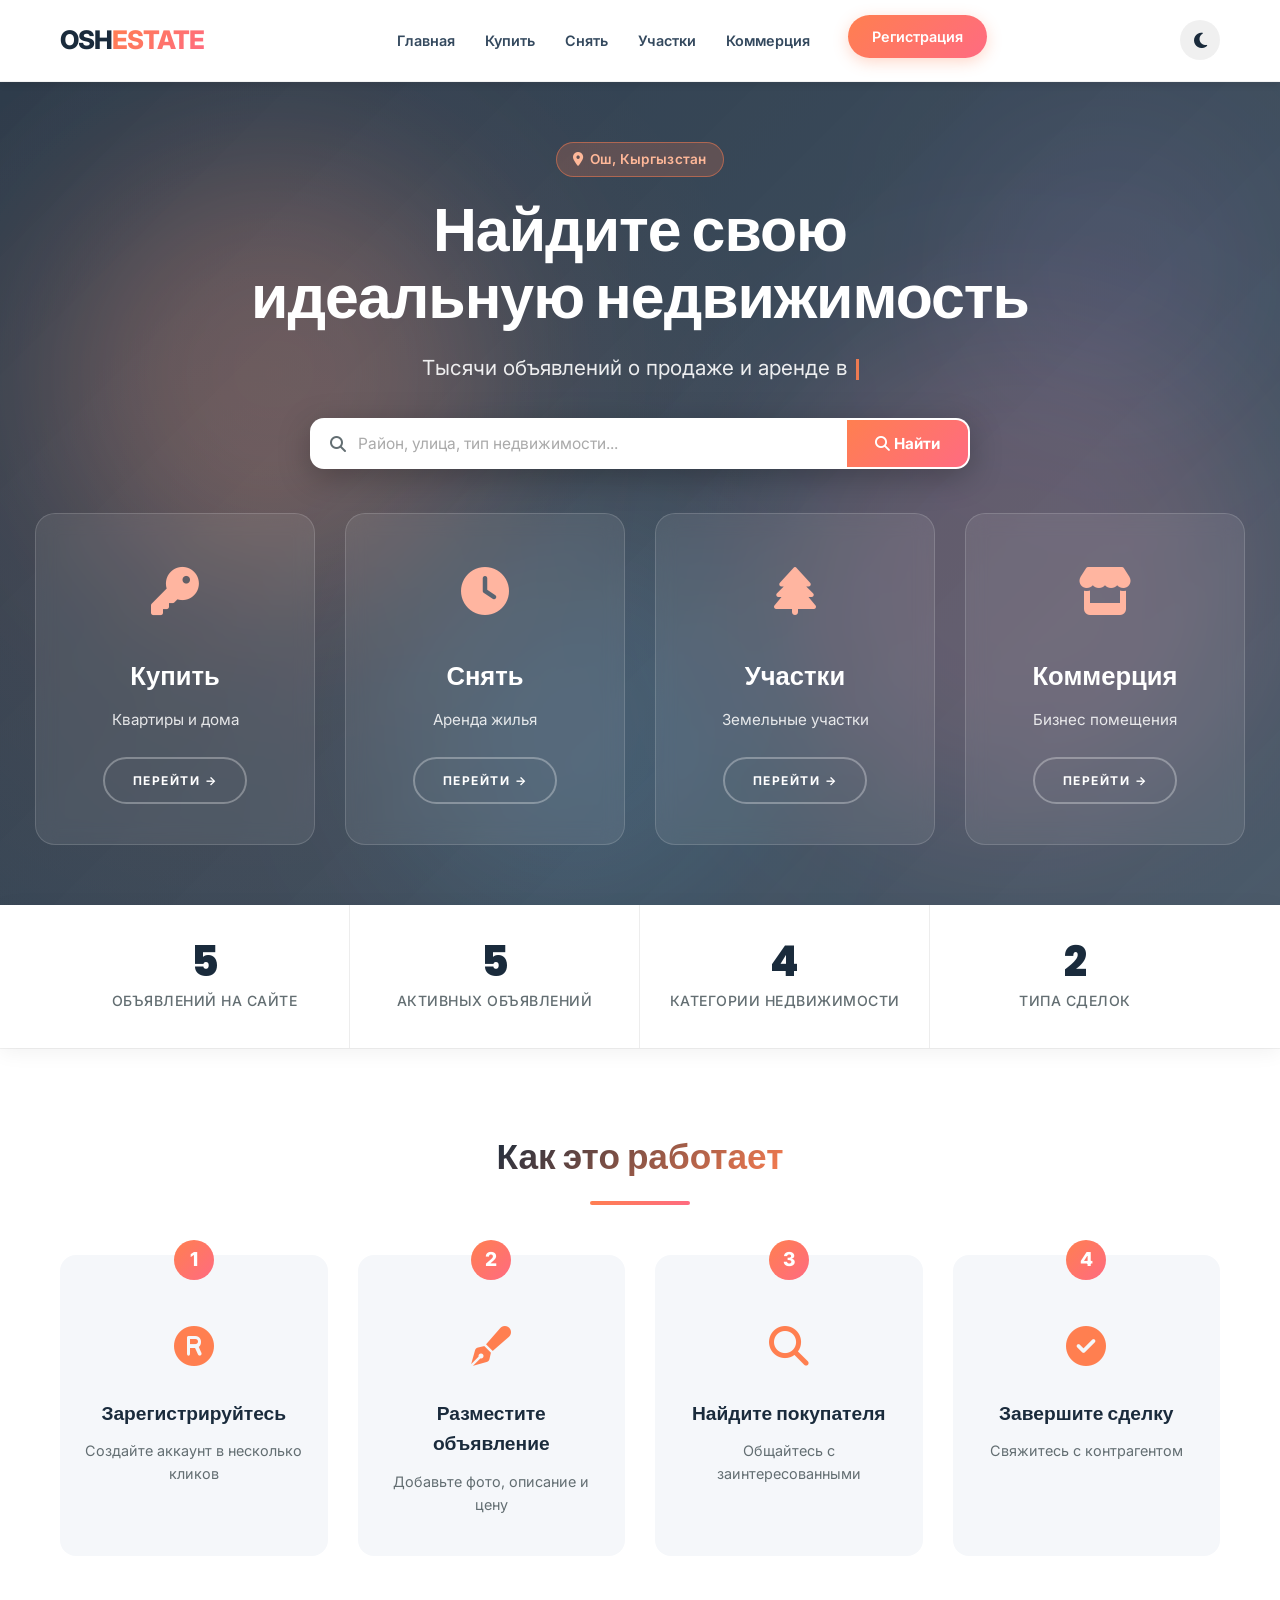
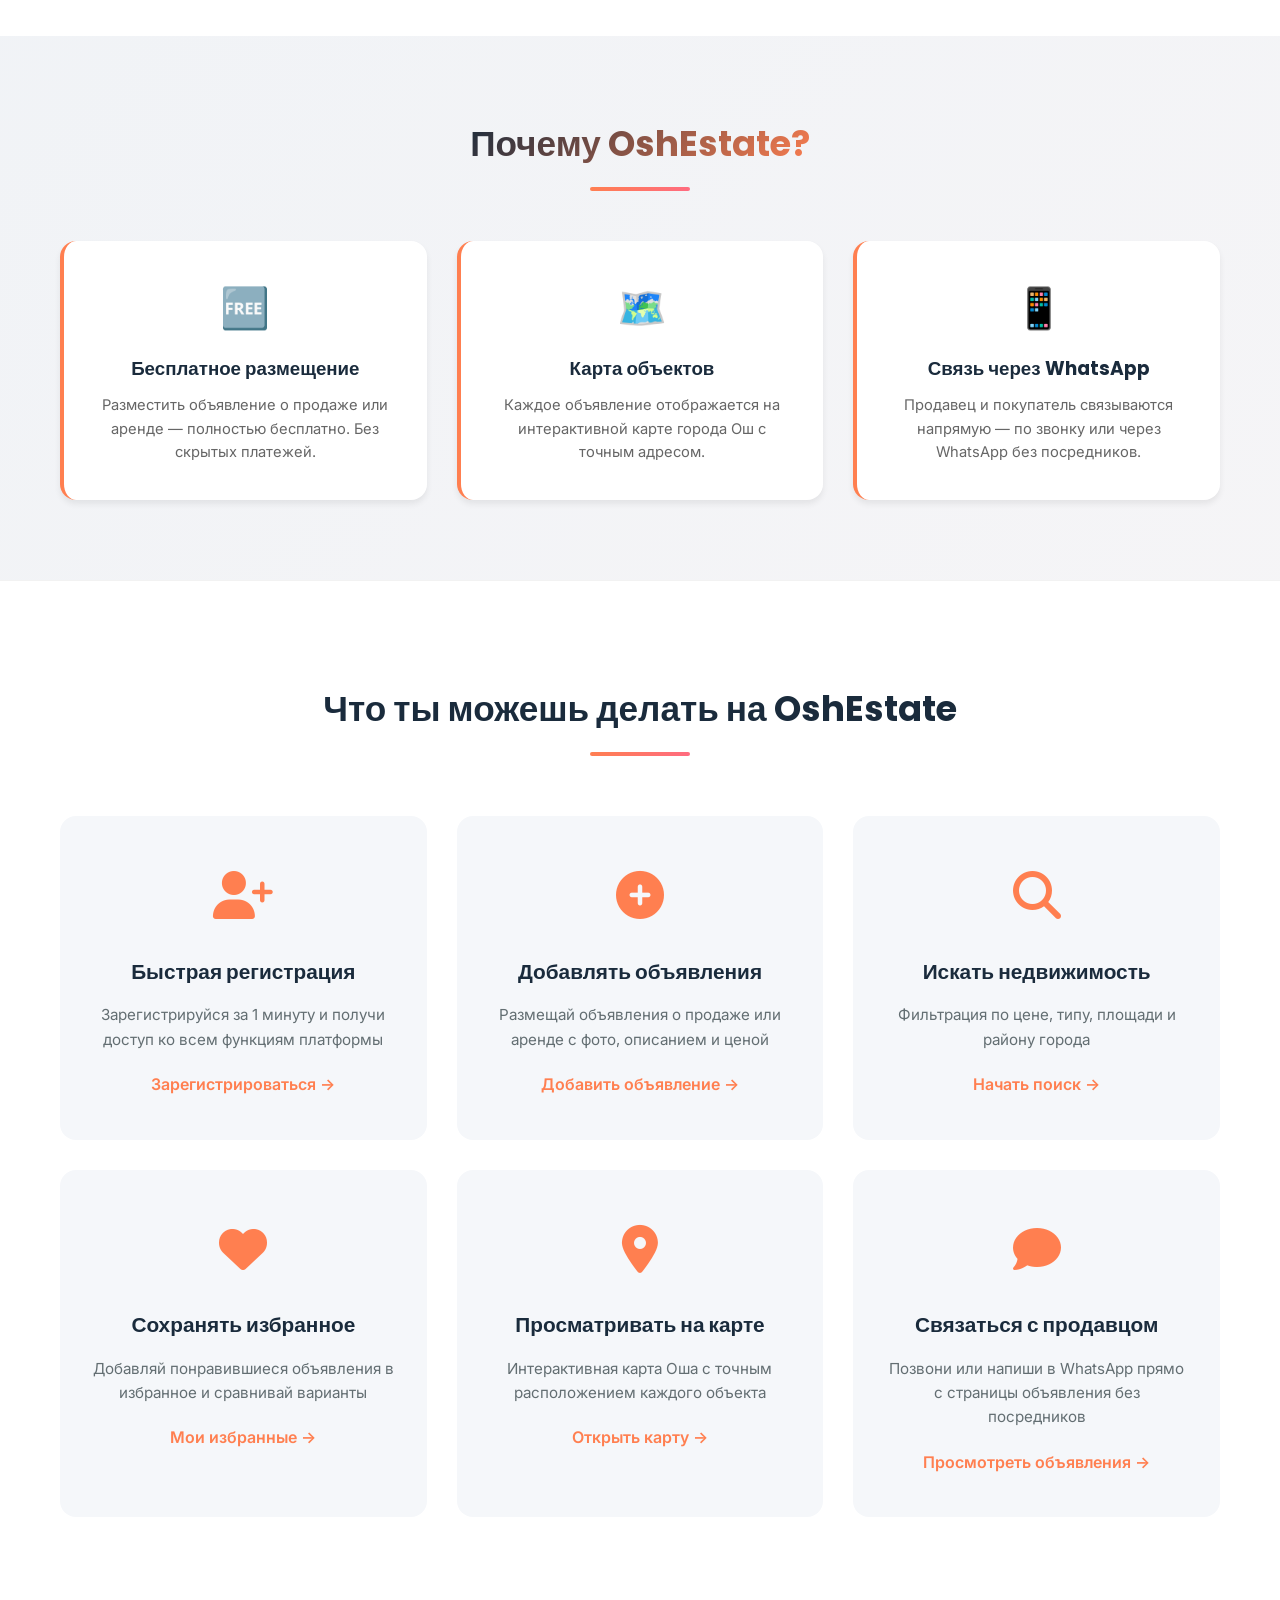
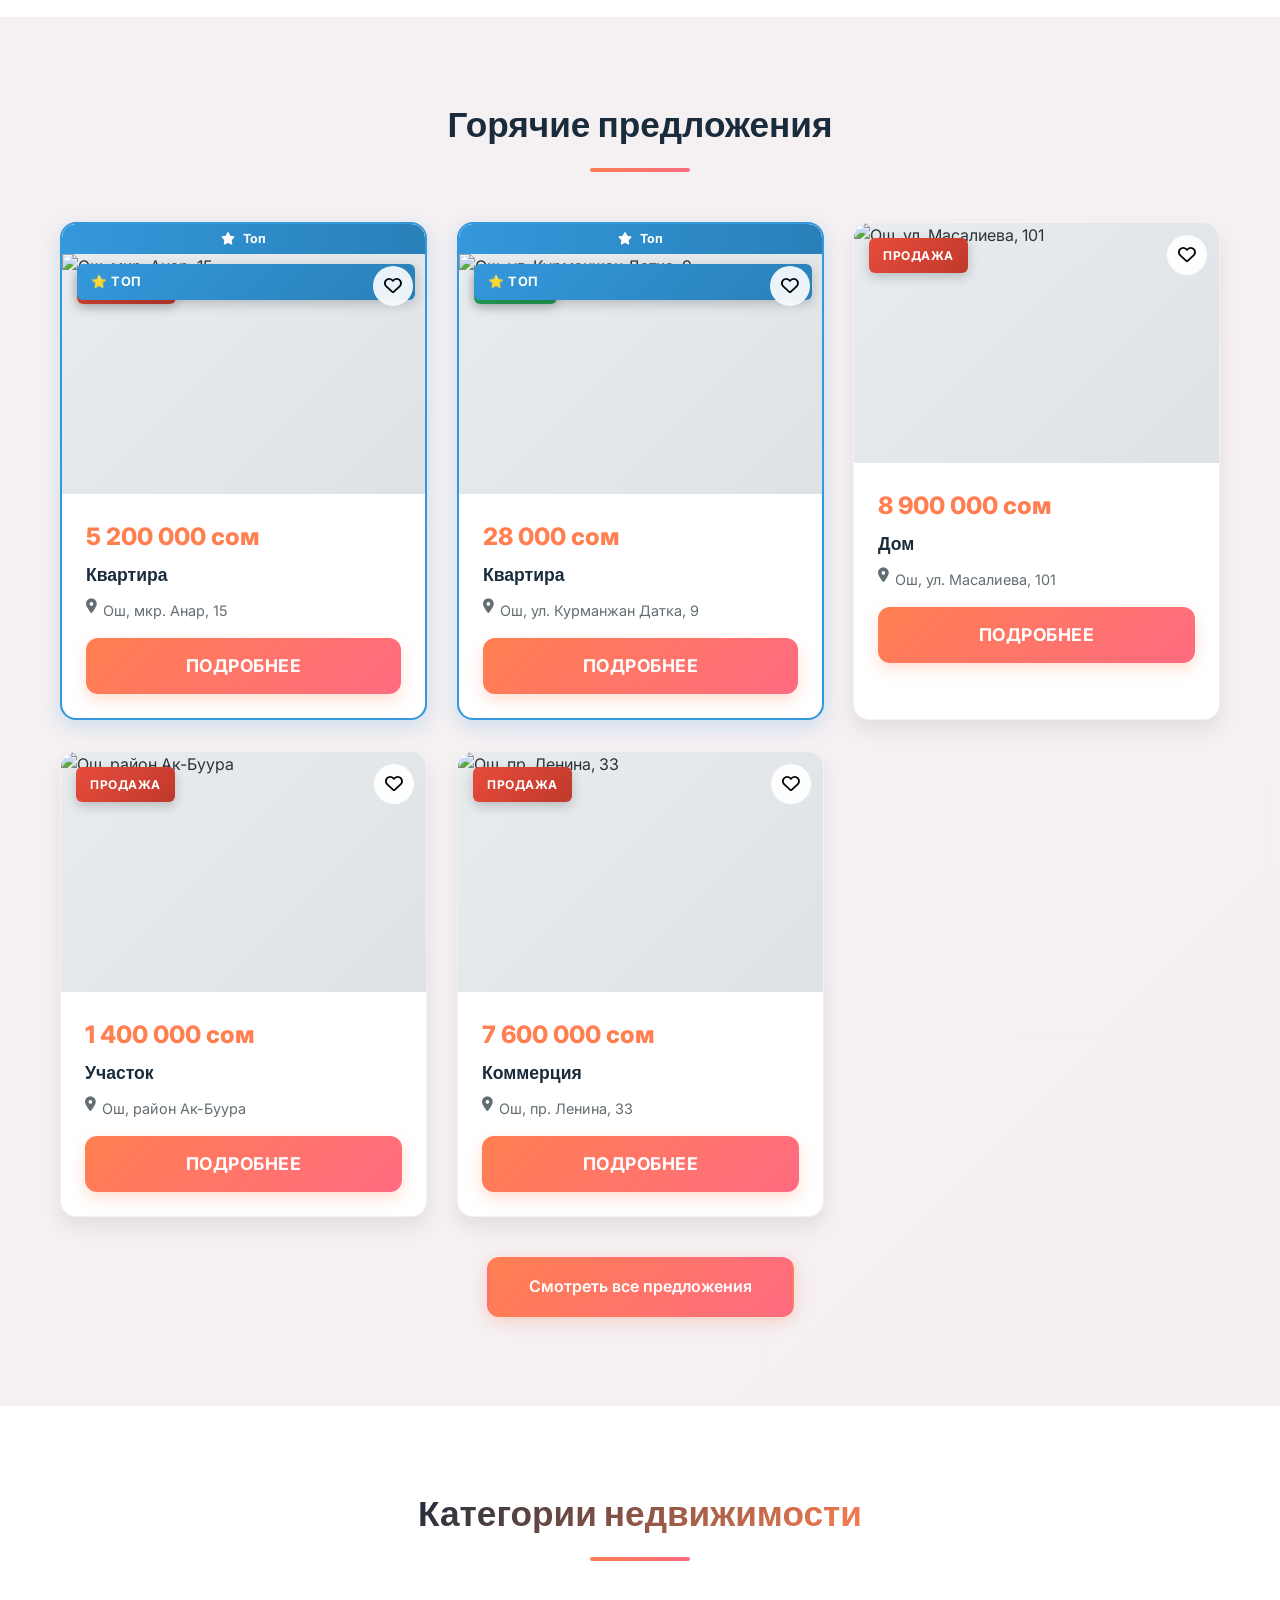
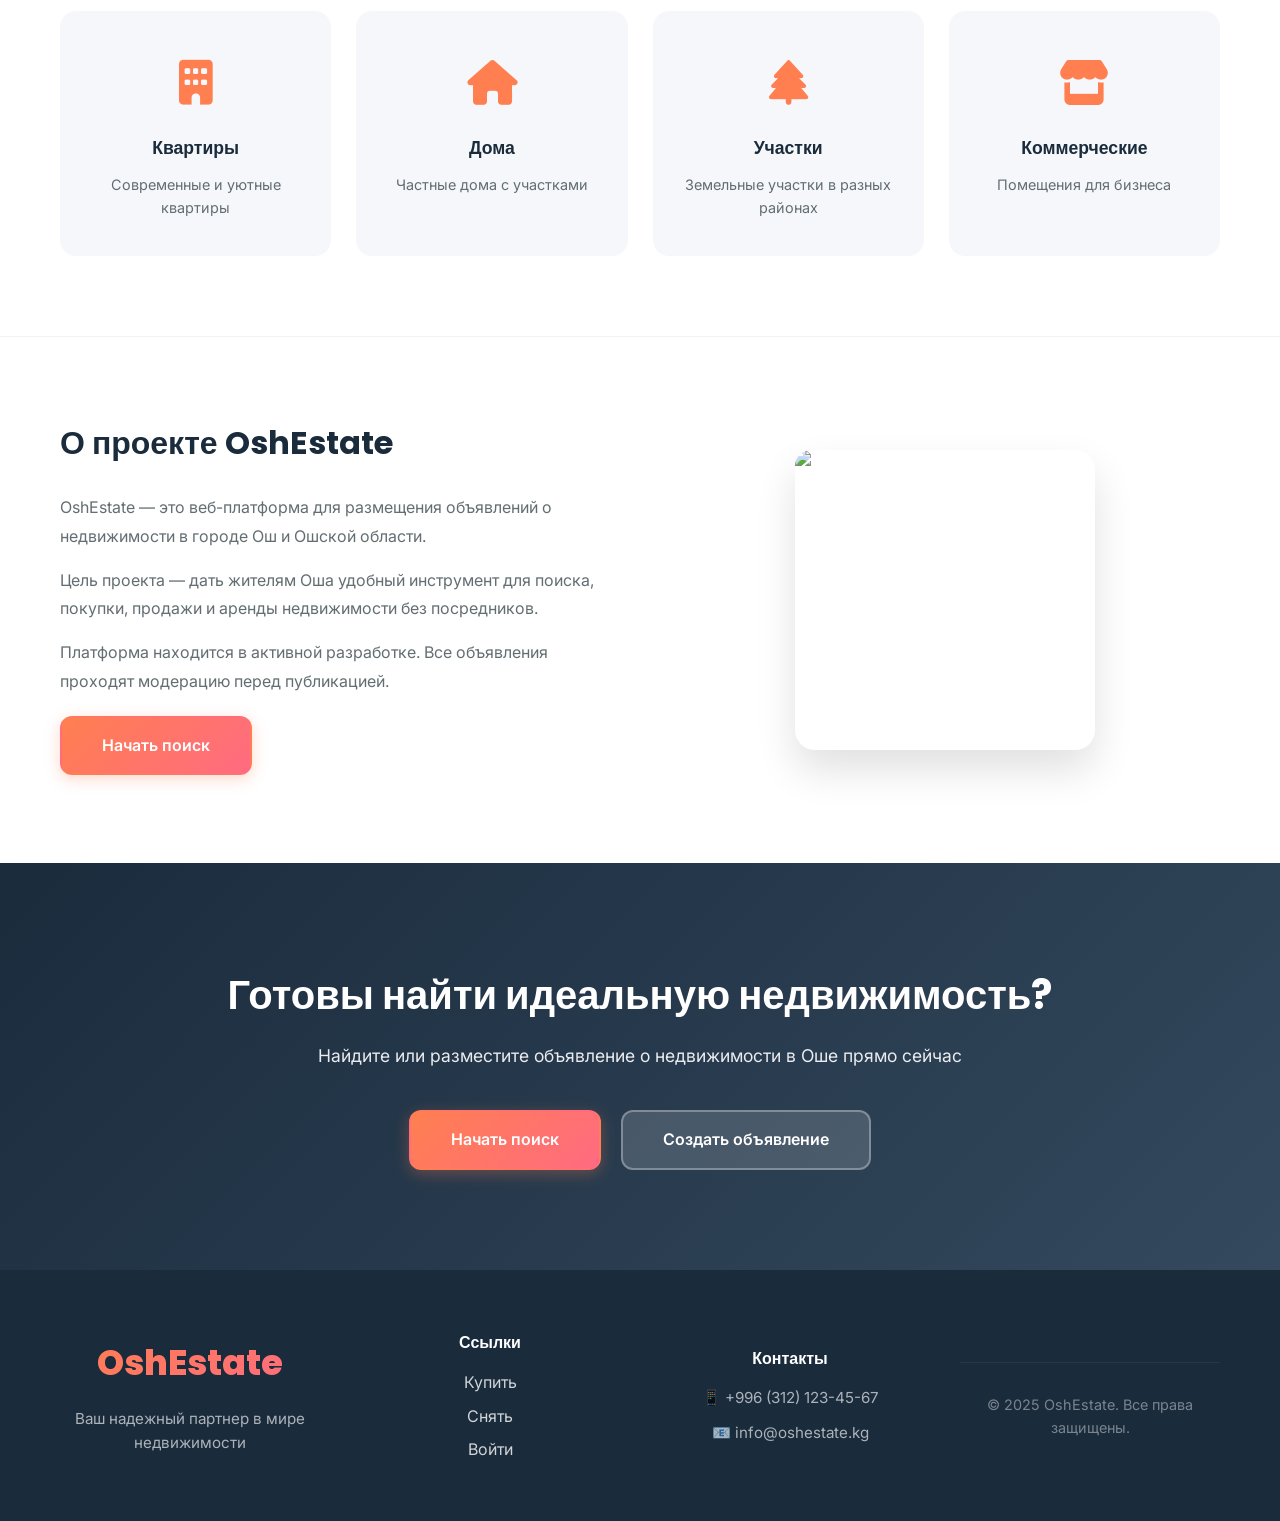
==== index.html @ 8aa7818f "Add files via upload" ====
<!DOCTYPE html>
<html lang="ru">
<head>
    <meta charset="UTF-8">
    <meta name="viewport" content="width=device-width, initial-scale=1.0">
    <title>OshEstate - Недвижимость в Оше</title>
    <meta name="description" content="OshEstate - портал недвижимости в Оше: покупка, аренда, участки и коммерция в одном месте.">
    <meta property="og:title" content="OshEstate - Недвижимость в Оше">
    <meta property="og:description" content="Найдите квартиру, дом, участок или коммерческое помещение в Оше.">
    <meta property="og:type" content="website">
    <link rel="stylesheet" href="https://cdnjs.cloudflare.com/ajax/libs/font-awesome/6.4.0/css/all.min.css">
    <link rel="stylesheet" href="style_main.css">

    <script>if(localStorage.getItem('oshe_theme')==='dark')document.documentElement.setAttribute('data-theme','dark');</script>
    <script src="https://www.gstatic.com/firebasejs/10.7.1/firebase-app-compat.js"></script>
    <script src="https://www.gstatic.com/firebasejs/10.7.1/firebase-auth-compat.js"></script>
    <script src="https://www.gstatic.com/firebasejs/10.7.1/firebase-firestore-compat.js"></script>
</head>

<body data-page="home">

    <div id="toast-container"></div>

    <nav class="navbar">
        <div class="container nav-container">
            <a href="index.html" class="logo">Osh<span>Estate</span></a>
            <ul class="nav-links" id="nav-links-container">
                <li><a href="index.html">Главная</a></li>
                <li><a href="buy.html">Купить</a></li>
                <li><a href="rent.html">Снять</a></li>
                <li><a href="land.html">Участки</a></li>
                <li><a href="commerce.html">Коммерция</a></li>
                <li><a href="login.html">Войти</a></li>
                <li><a href="register.html" class="btn-login">Регистрация</a></li>
            </ul>
            <button id="darkModeToggle" class="dark-mode-btn" aria-label="Переключить тему"><i class="fas fa-moon"></i></button>
            <div class="menu-toggle"><i class="fas fa-bars"></i></div>
        </div>
    </nav>

    <header class="hero home-hero">
        <div class="hero-overlay"></div>
        <div class="hero-content fade-in-up">
            <div class="hero-badge"><i class="fas fa-map-marker-alt"></i> Ош, Кыргызстан</div>
            <h1 data-lang="hero_title">Найдите свою<br>идеальную недвижимость</h1>
            <p data-lang="hero_subtitle" id="heroTyping"></p>

            <div class="hero-search-bar">
                <div class="hero-search-input">
                    <i class="fas fa-search"></i>
                    <input type="text" id="heroSearch" placeholder="Район, улица, тип недвижимости...">
                </div>
                <button class="hero-search-btn" onclick="heroSearchGo()">
                    <i class="fas fa-search"></i> Найти
                </button>
            </div>

            <div class="category-choice">
                <a href="buy.html" class="choice-card card-hover">
                    <div class="icon-box"><i class="fas fa-key"></i></div>
                    <h3>Купить</h3>
                    <p>Квартиры и дома</p>
                    <span class="btn-link">Перейти &rarr;</span>
                </a>
                <a href="rent.html" class="choice-card card-hover">
                    <div class="icon-box"><i class="fas fa-clock"></i></div>
                    <h3>Снять</h3>
                    <p>Аренда жилья</p>
                    <span class="btn-link">Перейти &rarr;</span>
                </a>
                <a href="land.html" class="choice-card card-hover">
                    <div class="icon-box"><i class="fas fa-tree"></i></div>
                    <h3>Участки</h3>
                    <p>Земельные участки</p>
                    <span class="btn-link">Перейти &rarr;</span>
                </a>
                <a href="commerce.html" class="choice-card card-hover">
                    <div class="icon-box"><i class="fas fa-store"></i></div>
                    <h3>Коммерция</h3>
                    <p>Бизнес помещения</p>
                    <span class="btn-link">Перейти &rarr;</span>
                </a>
            </div>
        </div>
    </header>

    <!-- СТАТИСТИКА -->
    <section class="stats-section reveal">
        <div class="container">
            <div class="stats-grid">
                <div class="stat-item fade-in-up">
                    <div class="stat-number" id="statTotalAds">—</div>
                    <div class="stat-plus"></div>
                    <div class="stat-label">Объявлений на сайте</div>
                </div>
                <div class="stat-item fade-in-up">
                    <div class="stat-number" id="statActiveAds">—</div>
                    <div class="stat-plus"></div>
                    <div class="stat-label">Активных объявлений</div>
                </div>
                <div class="stat-item fade-in-up">
                    <div class="stat-number">4</div>
                    <div class="stat-plus"></div>
                    <div class="stat-label">Категории недвижимости</div>
                </div>
                <div class="stat-item fade-in-up">
                    <div class="stat-number">2</div>
                    <div class="stat-plus"></div>
                    <div class="stat-label">Типа сделок</div>
                </div>
            </div>
        </div>
    </section>

    <!-- КАК ЭТО РАБОТАЕТ -->
    <section class="how-it-works">
        <div class="container">
            <h2 class="section-title"><span class="section-title-gradient" data-lang="how_title">Как это работает</span></h2>
            <div class="steps-grid">
                <div class="step-card reveal reveal-delay-1">
                    <div class="step-number">1</div>
                    <div class="step-icon"><i class="fas fa-registered"></i></div>
                    <h3 data-lang="step1_title">Зарегистрируйтесь</h3>
                    <p data-lang="step1_desc">Создайте аккаунт в несколько кликов</p>
                </div>
                <div class="step-card reveal reveal-delay-2">
                    <div class="step-number">2</div>
                    <div class="step-icon"><i class="fas fa-pen-fancy"></i></div>
                    <h3 data-lang="step2_title">Разместите объявление</h3>
                    <p data-lang="step2_desc">Добавьте фото, описание и цену</p>
                </div>
                <div class="step-card reveal reveal-delay-3">
                    <div class="step-number">3</div>
                    <div class="step-icon"><i class="fas fa-search"></i></div>
                    <h3 data-lang="step3_title">Найдите покупателя</h3>
                    <p data-lang="step3_desc">Общайтесь с заинтересованными</p>
                </div>
                <div class="step-card reveal reveal-delay-4">
                    <div class="step-number">4</div>
                    <div class="step-icon"><i class="fas fa-check-circle"></i></div>
                    <h3 data-lang="step4_title">Завершите сделку</h3>
                    <p data-lang="step4_desc">Свяжитесь с контрагентом</p>
                </div>
            </div>
        </div>
    </section>

    <!-- ПРЕИМУЩЕСТВА -->
    <section class="reviews-section">
        <div class="container">
            <h2 class="section-title"><span class="section-title-gradient">Почему OshEstate?</span></h2>
            <div class="reviews-grid">
                <div class="review-card reveal reveal-delay-1" style="text-align:center;">
                    <div style="font-size:2.5rem; margin-bottom:14px;">🆓</div>
                    <h3 style="color:#1a2b3c; margin:0 0 10px;">Бесплатное размещение</h3>
                    <p style="color:#666; font-size:0.92rem; line-height:1.6;">Разместить объявление о продаже или аренде — полностью бесплатно. Без скрытых платежей.</p>
                </div>
                <div class="review-card reveal reveal-delay-2" style="text-align:center;">
                    <div style="font-size:2.5rem; margin-bottom:14px;">🗺️</div>
                    <h3 style="color:#1a2b3c; margin:0 0 10px;">Карта объектов</h3>
                    <p style="color:#666; font-size:0.92rem; line-height:1.6;">Каждое объявление отображается на интерактивной карте города Ош с точным адресом.</p>
                </div>
                <div class="review-card reveal reveal-delay-3" style="text-align:center;">
                    <div style="font-size:2.5rem; margin-bottom:14px;">📱</div>
                    <h3 style="color:#1a2b3c; margin:0 0 10px;">Связь через WhatsApp</h3>
                    <p style="color:#666; font-size:0.92rem; line-height:1.6;">Продавец и покупатель связываются напрямую — по звонку или через WhatsApp без посредников.</p>
                </div>
            </div>
        </div>
    </section>

    <!-- ВОЗМОЖНОСТИ ПЛАТФОРМЫ -->
    <section class="features-section">
        <div class="container">
            <h2 class="section-title">Что ты можешь делать на OshEstate</h2>
            <div class="features-grid">
                <div class="feature-card reveal reveal-delay-1">
                    <div class="feature-icon"><i class="fas fa-user-plus"></i></div>
                    <h3>Быстрая регистрация</h3>
                    <p>Зарегистрируйся за 1 минуту и получи доступ ко всем функциям платформы</p>
                    <a href="register.html" class="feature-link">Зарегистрироваться →</a>
                </div>
                <div class="feature-card reveal reveal-delay-2">
                    <div class="feature-icon"><i class="fas fa-plus-circle"></i></div>
                    <h3>Добавлять объявления</h3>
                    <p>Размещай объявления о продаже или аренде с фото, описанием и ценой</p>
                    <a href="add.html" class="feature-link">Добавить объявление →</a>
                </div>
                <div class="feature-card reveal reveal-delay-3">
                    <div class="feature-icon"><i class="fas fa-search"></i></div>
                    <h3>Искать недвижимость</h3>
                    <p>Фильтрация по цене, типу, площади и району города</p>
                    <a href="buy.html" class="feature-link">Начать поиск →</a>
                </div>
                <div class="feature-card reveal reveal-delay-4">
                    <div class="feature-icon"><i class="fas fa-heart"></i></div>
                    <h3>Сохранять избранное</h3>
                    <p>Добавляй понравившиеся объявления в избранное и сравнивай варианты</p>
                    <a href="favorites.html" class="feature-link">Мои избранные →</a>
                </div>
                <div class="feature-card reveal reveal-delay-1">
                    <div class="feature-icon"><i class="fas fa-map-marker-alt"></i></div>
                    <h3>Просматривать на карте</h3>
                    <p>Интерактивная карта Оша с точным расположением каждого объекта</p>
                    <a href="buy.html" class="feature-link">Открыть карту →</a>
                </div>
                <div class="feature-card reveal reveal-delay-2">
                    <div class="feature-icon"><i class="fas fa-comment"></i></div>
                    <h3>Связаться с продавцом</h3>
                    <p>Позвони или напиши в WhatsApp прямо с страницы объявления без посредников</p>
                    <a href="buy.html" class="feature-link">Просмотреть объявления →</a>
                </div>
            </div>
        </div>
    </section>

    <!-- ГОРЯЧИЕ ПРЕДЛОЖЕНИЯ -->
    <section class="featured-section reveal">
        <div class="container">
            <h2 class="section-title" data-lang="featured_title">Горячие предложения</h2>
            <div class="featured-grid" id="featured-listings">
                <div class="loader">Загрузка объявлений...</div>
            </div>
            <div class="section-center-mt">
                <a href="buy.html" class="btn-primary" data-lang="btn_see_all">Смотреть все предложения</a>
            </div>
        </div>
    </section>

    <!-- КАТЕГОРИИ -->
    <section class="categories-section">
        <div class="container">
            <h2 class="section-title"><span class="section-title-gradient" data-lang="categories_title">Категории недвижимости</span></h2>
            <div class="categories-grid">
                <a href="buy.html?category=flat" class="category-item fade-in-up category-link-reset hover-lift">
                    <div class="category-icon"><i class="fas fa-building"></i></div>
                    <h4>Квартиры</h4>
                    <p>Современные и уютные квартиры</p>
                </a>
                <a href="buy.html?category=house" class="category-item fade-in-up category-link-reset hover-lift">
                    <div class="category-icon"><i class="fas fa-home"></i></div>
                    <h4>Дома</h4>
                    <p>Частные дома с участками</p>
                </a>
                <a href="land.html" class="category-item fade-in-up category-link-reset hover-lift">
                    <div class="category-icon"><i class="fas fa-tree"></i></div>
                    <h4>Участки</h4>
                    <p>Земельные участки в разных районах</p>
                </a>
                <a href="commerce.html" class="category-item fade-in-up category-link-reset hover-lift">
                    <div class="category-icon"><i class="fas fa-store"></i></div>
                    <h4>Коммерческие</h4>
                    <p>Помещения для бизнеса</p>
                </a>
            </div>
        </div>
    </section>

    <!-- О ПРОЕКТЕ -->
    <section class="about-section">
        <div class="container about-content">
            <div class="about-text fade-in-up">
                <h2>О проекте OshEstate</h2>
                <p>OshEstate — это веб-платформа для размещения объявлений о недвижимости в городе Ош и Ошской области.</p>
                <p>Цель проекта — дать жителям Оша удобный инструмент для поиска, покупки, продажи и аренды недвижимости без посредников.</p>
                <p>Платформа находится в активной разработке. Все объявления проходят модерацию перед публикацией.</p>
                <div class="about-btn-wrap">
                    <a href="buy.html" class="btn-primary">Начать поиск</a>
                </div>
            </div>
            <div class="about-image fade-in-up">
                <div class="about-icon-large">
                    <img src="https://images.unsplash.com/photo-1545324418-cc1a3fa10c00?w=600&h=400&fit=crop" alt="Квартира" style="width: 100%; height: 100%; object-fit: cover; border-radius: 16px;">
                </div>
            </div>
        </div>
    </section>

    <!-- CTA СЕКЦИЯ -->
    <section class="cta-section">
        <div class="container">
            <div class="cta-content fade-in-up">
                <h2 data-lang="cta_title">Готовы найти идеальную недвижимость?</h2>
                <p data-lang="cta_subtitle">Найдите или разместите объявление о недвижимости в Оше прямо сейчас</p>
                <div class="cta-buttons">
                    <a href="buy.html" class="btn-primary hover-lift" data-lang="btn_buy_now">Начать поиск</a>
                    <a href="add.html" class="btn-secondary hover-lift" data-lang="btn_register">Создать объявление</a>
                </div>
            </div>
        </div>
    </section>

    <footer>
        <div class="container footer-content">
            <div class="footer-col">
                <h3>OshEstate</h3>
                <p data-lang="footer_text">Ваш надежный партнер в мире недвижимости</p>
            </div>
            <div class="footer-col">
                <h4 data-lang="footer_links">Ссылки</h4>
                <ul class="footer-links-list">
                    <li><a href="buy.html" data-lang="nav_buy">Купить</a></li>
                    <li><a href="rent.html" data-lang="nav_rent">Снять</a></li>
                    <li><a href="login.html" data-lang="nav_login">Войти</a></li>
                </ul>
            </div>
            <div class="footer-col">
                <h4>Контакты</h4>
                <p>📱 +996 (312) 123-45-67</p>
                <p>📧 info@oshestate.kg</p>
            </div>
            <div class="footer-bottom">&copy; 2025 OshEstate. Все права защищены.</div>
        </div>
    </footer>

    <script src="script.js"></script>
</body>
</html>
---- style_main.css ----
/* ========================================================================
   MODERN REAL ESTATE - PREMIUM STYLING
   ======================================================================== */
@import url('https://fonts.googleapis.com/css2?family=Inter:wght@300;400;500;600;700&family=Poppins:wght@600;700;800&display=swap');

:root {
    --primary: #1a2b3c;
    --primary-light: #34495e;
    --accent: #ff7f50;
    --accent-dark: #ff5722;
    --accent-gradient: linear-gradient(135deg, #ff7f50, #ff6b81);
    --accent-hover: linear-gradient(135deg, #ff5722, #ff4757);
    --accent-animated: linear-gradient(270deg, #ff7f50, #ff6b81, #ff5722, #ff7f50);
    --text-dark: #2d3436;
    --text-light: #636e72;
    --bg-body: #f5f7fa;
    --white: #ffffff;
    --radius-md: 12px;
    --radius-lg: 16px;
    --shadow-sm: 0 4px 6px rgba(0,0,0,0.07);
    --shadow-md: 0 10px 20px rgba(0,0,0,0.08);
    --shadow-lg: 0 20px 40px rgba(0,0,0,0.12);
    --shadow-xl: 0 25px 50px rgba(0,0,0,0.15);
    --shadow-glow: 0 0 20px rgba(255, 127, 80, 0.3);
    --transition: all 0.3s cubic-bezier(0.25, 0.8, 0.25, 1);
    --transition-fast: all 0.2s cubic-bezier(0.25, 0.8, 0.25, 1);
    --transition-slow: all 0.5s cubic-bezier(0.25, 0.8, 0.25, 1);
}

* {
    margin: 0;
    padding: 0;
    box-sizing: border-box;
}

html {
    scroll-behavior: smooth;
}

body {
    font-family: 'Inter', sans-serif;
    background-color: var(--bg-body);
    color: var(--text-dark);
    line-height: 1.6;
    min-height: 100vh;
    display: flex;
    flex-direction: column;
}

h1, h2, h3, h4, h5, h6 {
    font-family: 'Poppins', sans-serif;
    font-weight: 700;
}

a {
    text-decoration: none;
    color: inherit;
    transition: var(--transition);
}

ul, ol {
    list-style: none;
}

.container {
    max-width: 1200px;
    margin: 0 auto;
    padding: 0 20px;
    width: 100%;
}

/* ========================================================================
   АНИМАЦИИ
   ======================================================================== */

@keyframes fadeInUp {
    from {
        opacity: 0;
        transform: translateY(30px);
    }
    to {
        opacity: 1;
        transform: translateY(0);
    }
}

@keyframes fadeIn {
    from { opacity: 0; }
    to { opacity: 1; }
}

@keyframes slideInLeft {
    from {
        opacity: 0;
        transform: translateX(-50px);
    }
    to {
        opacity: 1;
        transform: translateX(0);
    }
}

@keyframes float {
    0%, 100% { transform: translateY(0px); }
    50% { transform: translateY(-15px); }
}

@keyframes pulse {
    0%, 100% { opacity: 1; }
    50% { opacity: 0.7; }
}

@keyframes glow {
    0%, 100% { box-shadow: 0 0 5px rgba(255, 127, 80, 0.3); }
    50% { box-shadow: 0 0 20px rgba(255, 127, 80, 0.6); }
}

@keyframes heartBeat {
    0% { transform: scale(1); }
    14% { transform: scale(1.3); }
    28% { transform: scale(1); }
    42% { transform: scale(1.3); }
    70% { transform: scale(1); }
}

@keyframes slideUp {
    from {
        opacity: 0;
        transform: translateY(30px);
    }
    to {
        opacity: 1;
        transform: translateY(0);
    }
}

@keyframes gradientShift {
    0% { background-position: 0% 50%; }
    50% { background-position: 100% 50%; }
    100% { background-position: 0% 50%; }
}

@keyframes bounce {
    0%, 20%, 53%, 80%, 100% { transform: translateY(0); }
    40%, 43% { transform: translateY(-10px); }
    70% { transform: translateY(-5px); }
    90% { transform: translateY(-2px); }
}

@keyframes slideInScale {
    from {
        opacity: 0;
        transform: translateY(20px) scale(0.95);
    }
    to {
        opacity: 1;
        transform: translateY(0) scale(1);
    }
}

@keyframes shimmer {
    0% { background-position: -200% 0; }
    100% { background-position: 200% 0; }
}

/* OVERLAY ANIMATIONS */
@keyframes fadeOut {
    from {
        opacity: 1;
        transform: translateY(0);
    }
    to {
opacity: 0;
     transform: translateY(-30px);
  }
}

/* Классы анимаций */
.fade-in-up { animation: fadeInUp 0.8s ease-out forwards; }
.float { animation: float 3s ease-in-out infinite; }
.pulse { animation: pulse 2s ease-in-out infinite; }
.glow { animation: glow 2s ease-in-out infinite; }
.bounce { animation: bounce 2s ease-in-out infinite; }
.slide-in-scale { animation: slideInScale 0.6s ease-out forwards; }
.gradient-animated {
    background: var(--accent-animated);
    background-size: 400% 400%;
    animation: gradientShift 3s ease infinite;
}

/* Hover эффекты */
.hover-lift {
    transition: var(--transition);
}
.hover-lift:hover {
    transform: translateY(-5px);
    box-shadow: var(--shadow-lg);
}

.hover-scale {
    transition: var(--transition-fast);
}
.hover-scale:hover {
    transform: scale(1.05);
}

.hover-glow {
    transition: var(--transition);
}
.hover-glow:hover {
    box-shadow: var(--shadow-glow);
}

/* Эффект при наведении на карточки */
.card-hover {
    transition: var(--transition);
    position: relative;
    overflow: hidden;
}
.card-hover::before {
    content: '';
    position: absolute;
    top: 0;
    left: -100%;
    width: 100%;
    height: 100%;
    background: linear-gradient(90deg, transparent, rgba(255,255,255,0.2), transparent);
    transition: var(--transition-slow);
}
.card-hover:hover::before {
    left: 100%;
}
.card-hover:hover {
    transform: translateY(-8px) scale(1.02);
    box-shadow: var(--shadow-xl);
}

/* ========================================================================
   НАВБАР
   ======================================================================== */

.navbar {
    background: rgba(255, 255, 255, 0.95);
    backdrop-filter: blur(10px);
    padding: 15px 0;
    position: sticky;
    top: 0;
    z-index: 1099;
    box-shadow: var(--shadow-sm);
    border-bottom: 1px solid rgba(0, 0, 0, 0.05);
    transition: var(--transition);
}

.navbar.scrolled {
    padding: 10px 0;
    box-shadow: var(--shadow-md);
}

.nav-container {
    display: flex;
    justify-content: space-between;
    align-items: center;
    gap: 40px;
}

.logo {
    font-size: 1.6rem;
    font-weight: 800;
    color: var(--primary);
    z-index: 1002;
    text-transform: uppercase;
    letter-spacing: -1px;
    transition: var(--transition);
}

.logo span {
    background: var(--accent-gradient);
    -webkit-background-clip: text;
    background-clip: text;
    -webkit-text-fill-color: transparent;
}

.nav-links {
    display: flex;
    align-items: center;
    gap: 30px;
    flex: 1;
    justify-content: center;
}

.nav-links li a {
    font-weight: 600;
    color: var(--primary-light);
    font-size: 0.9rem;
    position: relative;
    transition: var(--transition);
}

.nav-links li a::after {
    content: '';
    position: absolute;
    bottom: -5px;
    left: 0;
    width: 0;
    height: 3px;
    background: var(--accent);
    transition: width 0.3s ease;
}

.nav-links li a:hover {
    color: var(--accent);
}

.nav-links li a:hover::after {
    width: 100%;
}

.btn-login {
    display: inline-block;
    background: var(--accent-gradient);
    color: white !important;
    padding: 10px 24px;
    border-radius: 50px;
    font-weight: 700;
    border: none;
    box-shadow: 0 4px 15px rgba(255, 127, 80, 0.3);
    cursor: pointer;
    transition: var(--transition);
    white-space: nowrap;
    position: relative;
    overflow: hidden;
    margin-left: 8px;
}

.btn-login::before {
    content: '';
    position: absolute;
    pointer-events: none;
    top: 0;
    left: -100%;
    width: 100%;
    height: 100%;
    background: linear-gradient(90deg, transparent, rgba(255,255,255,0.3), transparent);
    transition: var(--transition-slow);
}

.btn-login:hover::before {
    left: 100%;
}

.btn-login:hover {
    transform: translateY(-2px);
    box-shadow: 0 8px 25px rgba(255, 127, 80, 0.4);
    background: var(--accent-hover);
}

.lang-switch {
    cursor: pointer;
    font-weight: 700;
    color: var(--primary);
    border: 2px solid #e9ecef;
    padding: 6px 12px;
    border-radius: 50px;
    font-size: 0.85rem;
    transition: var(--transition);
    background: white;
}

.lang-switch:hover {
    border-color: var(--accent);
    color: var(--accent);
    transform: scale(1.05);
}

.menu-toggle {
    display: none;
    font-size: 1.4rem;
    cursor: pointer;
    color: var(--primary);
    background: none;
    border: none;
    transition: var(--transition);
}

.menu-toggle:hover {
    color: var(--accent);
}

/* ========================================================================
   HERO СЕКЦИЯ
   ======================================================================== */

.home-hero {
    min-height: 85vh;
    background: linear-gradient(135deg, rgba(26, 43, 60, 0.92), rgba(44, 62, 80, 0.85)),
                url('https://images.unsplash.com/photo-1560518883-ce09059eeffa?auto=format&fit=crop&w=1920&q=80');
    background-size: cover;
    background-position: center;
    display: flex;
    align-items: center;
    justify-content: center;
    text-align: center;
    color: white;
    padding: 60px 20px;
    position: relative;
    overflow: hidden;
}

.hero-overlay {
    position: absolute;
    top: 0;
    left: 0;
    right: 0;
    bottom: 0;
    background: radial-gradient(circle at 20% 50%, rgba(255, 127, 80, 0.1) 0%, transparent 50%);
    pointer-events: none;
}

.hero-content {
    position: relative;
    z-index: 10;
    animation: fadeInUp 1s ease-out;
}

.home-hero h1 {
    font-size: clamp(2.2rem, 5vw, 3.8rem);
    margin-bottom: 20px;
    line-height: 1.1;
    font-weight: 800;
    letter-spacing: -1px;
}

.home-hero p {
    font-size: clamp(1rem, 2.5vw, 1.3rem);
    opacity: 0.9;
    margin-bottom: 34px;
    max-width: 700px;
    margin-left: auto;
    margin-right: auto;
}

/* Hero badge */
.hero-badge {
    display: inline-flex;
    align-items: center;
    gap: 6px;
    background: rgba(255, 127, 80, 0.2);
    border: 1px solid rgba(255, 127, 80, 0.5);
    color: #ffb899;
    padding: 6px 16px;
    border-radius: 30px;
    font-size: 0.85rem;
    font-weight: 600;
    margin-bottom: 20px;
    letter-spacing: 0.3px;
}

/* Hero search bar */
.hero-search-bar {
    display: flex;
    align-items: center;
    background: white;
    border-radius: 14px;
    overflow: hidden;
    box-shadow: 0 8px 32px rgba(0,0,0,0.25);
    max-width: 660px;
    margin: 0 auto 44px;
    border: 2px solid transparent;
    transition: border 0.2s;
}
.hero-search-bar:focus-within {
    border-color: var(--accent);
}
.hero-search-input {
    flex: 1;
    display: flex;
    align-items: center;
    gap: 12px;
    padding: 14px 18px;
}
.hero-search-input i {
    color: var(--text-light);
    font-size: 1rem;
    flex-shrink: 0;
}
.hero-search-input input {
    border: none;
    outline: none;
    font-size: 0.97rem;
    color: var(--text-dark);
    background: transparent;
    width: 100%;
    font-family: 'Inter', sans-serif;
}
.hero-search-input input::placeholder { color: #aaa; }
.hero-search-btn {
    background: var(--accent-gradient);
    color: white;
    border: none;
    padding: 14px 28px;
    font-size: 0.95rem;
    font-weight: 700;
    cursor: pointer;
    white-space: nowrap;
    transition: var(--transition);
    font-family: 'Inter', sans-serif;
}
.hero-search-btn:hover { opacity: 0.92; }

/* ========= STATISTICS SECTION ========= */
.stats-section {
    background: white;
    padding: 0;
    box-shadow: 0 4px 20px rgba(0,0,0,0.06);
    position: relative;
    z-index: 1;
}
.stats-grid {
    display: grid;
    grid-template-columns: repeat(4, 1fr);
}
.stat-item {
    text-align: center;
    padding: 36px 20px;
    border-right: 1px solid rgba(0,0,0,0.07);
    position: relative;
}
.stat-item:last-child { border-right: none; }
.stat-item::before {
    content: '';
    position: absolute;
    bottom: 0; left: 50%;
    transform: translateX(-50%);
    width: 0; height: 3px;
    background: var(--accent-gradient);
    transition: width 0.4s ease;
    border-radius: 2px;
}
.stat-item:hover::before { width: 60%; }
.stat-number {
    font-family: 'Poppins', sans-serif;
    font-size: 2.6rem;
    font-weight: 800;
    color: var(--primary);
    display: inline;
    line-height: 1;
}
.stat-plus {
    font-family: 'Poppins', sans-serif;
    font-size: 2rem;
    font-weight: 800;
    color: var(--accent);
    display: inline;
    line-height: 1;
}
.stat-label {
    font-size: 0.88rem;
    color: var(--text-light);
    font-weight: 500;
    margin-top: 6px;
    text-transform: uppercase;
    letter-spacing: 0.5px;
}

@media (max-width: 768px) {
    .stats-grid { grid-template-columns: repeat(2, 1fr); }
    .stat-item { border-right: 1px solid rgba(0,0,0,0.07); border-bottom: 1px solid rgba(0,0,0,0.07); }
    .stat-item:nth-child(2n) { border-right: none; }
    .stat-item:nth-last-child(-n+2) { border-bottom: none; }
    .stat-number { font-size: 2rem; }
    .hero-search-bar { margin-bottom: 28px; flex-wrap: wrap; }
    .hero-search-btn { width: 100%; padding: 12px; text-align: center; border-radius: 0 0 12px 12px; }
    .hero-search-input { width: 100%; }
    .hero-badge { font-size: 0.78rem; padding: 5px 12px; }
}

.category-choice {
    display: flex;
    gap: 30px;
    justify-content: center;
    flex-wrap: wrap;
}

.choice-card {
    background: rgba(255, 255, 255, 0.08);
    backdrop-filter: blur(10px);
    border: 1px solid rgba(255, 255, 255, 0.15);
    padding: 40px 30px;
    border-radius: 20px;
    text-align: center;
    color: white;
    width: 280px;
    transition: var(--transition);
    cursor: pointer;
    display: flex;
    flex-direction: column;
    align-items: center;
    position: relative;
    overflow: hidden;
}

.choice-card::before {
    content: '';
    position: absolute;
    top: -50%;
    left: -50%;
    width: 200%;
    height: 200%;
    background: radial-gradient(circle, rgba(255, 255, 255, 0.1) 0%, transparent 70%);
    opacity: 0;
    transition: var(--transition-slow);
    pointer-events: none;
}

.choice-card:hover::before {
    opacity: 1;
    transform: scale(1.1);
}

.choice-card:hover {
    background: rgba(255, 255, 255, 0.15);
    transform: translateY(-15px) scale(1.02);
    box-shadow: 0 30px 50px rgba(0, 0, 0, 0.3);
    border-color: rgba(255, 255, 255, 0.3);
}

.icon-box {
    font-size: 3rem;
    margin-bottom: 25px;
    color: #ffb5a0;
    animation: float 3s ease-in-out infinite;
    transition: var(--transition);
}

.choice-card:hover .icon-box {
    transform: scale(1.2);
    color: #ffffff;
    text-shadow: 0 0 20px rgba(255, 255, 255, 0.5);
}

.choice-card:nth-child(2) .icon-box {
    animation-delay: 0.5s;
}

.choice-card h3 {
    font-size: 1.6rem;
    margin-bottom: 12px;
    font-weight: 800;
}

.choice-card p {
    font-size: 0.95rem;
    opacity: 0.85;
    margin-bottom: 25px;
    line-height: 1.5;
    flex-grow: 1;
}

.btn-link {
    display: inline-block;
    font-weight: 700;
    text-transform: uppercase;
    font-size: 0.75rem;
    letter-spacing: 1.5px;
    border: 2px solid rgba(255, 255, 255, 0.3);
    padding: 12px 28px;
    border-radius: 50px;
    transition: var(--transition);
}

.choice-card:hover .btn-link {
    background: var(--accent);
    color: white;
    border-color: var(--accent);
    transform: scale(1.05);
}

/* ========================================================================
   СТРАНИЦА ПОИСКА
   ======================================================================== */

.page-header {
    background: linear-gradient(135deg, var(--primary), var(--primary-light));
    color: white;
    padding: 60px 0 100px;
    text-align: center;
    position: relative;
}

.page-header h1 {
    font-size: clamp(2rem, 4vw, 2.8rem);
    margin-bottom: 15px;
    animation: fadeInUp 0.8s ease-out;
}

.page-header p {
    font-size: 1.1rem;
    opacity: 0.9;
}

.search-box {
    background: white;
    padding: 30px;
    border-radius: var(--radius-lg);
    box-shadow: var(--shadow-lg);
    width: 100%;
}

.page-header .search-box {
    max-width: 1100px;
    margin: 40px auto -80px;
    position: relative;
    z-index: 10;
}

.search-grid {
    display: grid;
    grid-template-columns: 2fr 1fr 1fr 1fr;
    gap: 15px;
    align-items: center;
}

.input-group {
    display: flex;
    align-items: center;
    background: #f8f9fa;
    border: 2px solid #e9ecef;
    padding: 12px 18px;
    border-radius: var(--radius-md);
    transition: var(--transition);
}

.input-group:focus-within {
    border-color: var(--accent);
    background: white;
    box-shadow: 0 0 0 4px rgba(255, 127, 80, 0.1);
}

.input-group i {
    color: var(--text-light);
    margin-right: 12px;
    font-size: 1.1rem;
}

.input-group input,
.input-group select {
    border: none;
    background: transparent;
    width: 100%;
    outline: none;
    font-size: 0.95rem;
    color: var(--text-dark);
    font-weight: 500;
}

/* ========================================================================
   РАСШИРЕННЫЕ ФИЛЬТРЫ ПОИСКА
   ======================================================================== */

.search-filters {
    display: flex;
    flex-direction: column;
    gap: 15px;
}

.filter-row {
    display: flex;
    gap: 15px;
    align-items: center;
    flex-wrap: wrap;
}

.filter-row .input-group {
    flex: 1;
    min-width: 200px;
}

.filter-row .btn-primary,
.filter-row .btn-secondary {
    padding: 12px 20px;
    font-size: 0.9rem;
    white-space: nowrap;
}

/* =============================================
   MODERN FILTER BAR (fbar)
   ============================================= */
.page-header {
    padding: 48px 0 52px;
}
.page-header-sub {
    font-size: 1rem;
    opacity: 0.85;
    margin-top: 6px;
}

.fbar-wrapper {
    background: white;
    box-shadow: 0 4px 24px rgba(0,0,0,0.1);
    position: sticky;
    top: 70px;
    z-index: 90;
    border-bottom: 1px solid #f0f0f0;
}

.fbar-top {
    display: flex;
    align-items: center;
    gap: 12px;
    padding: 14px 0;
}

.fbar-search {
    flex: 1;
    display: flex;
    align-items: center;
    gap: 10px;
    background: #f4f6f8;
    border: 2px solid transparent;
    border-radius: 10px;
    padding: 10px 16px;
    transition: border-color 0.2s, background 0.2s;
    min-width: 0;
}
.fbar-search:focus-within {
    border-color: var(--accent);
    background: white;
    box-shadow: 0 0 0 4px rgba(255,127,80,0.1);
}
.fbar-search i { color: var(--text-light); flex-shrink: 0; }
.fbar-search input {
    border: none;
    outline: none;
    background: transparent;
    font-size: 0.95rem;
    color: var(--text-dark);
    width: 100%;
    font-family: 'Inter', sans-serif;
}
.fbar-search input::placeholder { color: #aab; }

.search-dropdown {
    position: absolute;
    top: 100%;
    left: 0;
    right: 0;
    background: white;
    border: 1px solid #e8eaed;
    border-radius: 8px;
    box-shadow: 0 4px 20px rgba(0,0,0,0.15);
    max-height: 300px;
    overflow-y: auto;
    z-index: 1000;
    margin-top: 4px;
}
.search-dropdown-item {
    padding: 10px 14px;
    cursor: pointer;
    border-bottom: 1px solid #f0f0f0;
    transition: background 0.15s;
}
.search-dropdown-item:last-child { border-bottom: none; }
.search-dropdown-item:hover { background: #f8f9fa; }
.search-dropdown-item .type {
    font-size: 0.75rem;
    color: #999;
    text-transform: uppercase;
    margin-bottom: 2px;
}
.search-dropdown-item .name {
    font-size: 0.9rem;
    color: #333;
    font-weight: 500;
}
[data-theme="dark"] .search-dropdown {
    background: #21262d;
    border-color: #30363d;
}
[data-theme="dark"] .search-dropdown-item {
    border-bottom-color: #30363d;
}
[data-theme="dark"] .search-dropdown-item:hover { background: #2d333b; }
[data-theme="dark"] .search-dropdown-item .name { color: #c9d1d9; }
[data-theme="dark"] .search-dropdown-item .type { color: #8b949e; }

.fbar-sort {
    border: 2px solid #e8eaed;
    border-radius: 10px;
    padding: 10px 14px;
    font-size: 0.9rem;
    color: var(--text-dark);
    background: white;
    outline: none;
    cursor: pointer;
    font-family: 'Inter', sans-serif;
    font-weight: 500;
    transition: border-color 0.2s;
    flex-shrink: 0;
}
.fbar-sort:focus { border-color: var(--accent); }

.fbar-toggle-btn {
    display: flex;
    align-items: center;
    gap: 8px;
    background: var(--primary);
    color: white;
    border: none;
    border-radius: 10px;
    padding: 10px 20px;
    font-size: 0.92rem;
    font-weight: 600;
    cursor: pointer;
    white-space: nowrap;
    transition: var(--transition);
    font-family: 'Inter', sans-serif;
    flex-shrink: 0;
    position: relative;
}
.fbar-toggle-btn:hover { background: var(--primary-light); }
.fbar-toggle-btn.active { background: var(--accent); }

.fbar-badge {
    background: #ff4757;
    color: white;
    border-radius: 50%;
    width: 20px;
    height: 20px;
    font-size: 0.72rem;
    font-weight: 800;
    display: inline-flex;
    align-items: center;
    justify-content: center;
    line-height: 1;
}

/* Panel */
.fbar-panel {
    display: none;
    border-top: 1px solid #f0f0f0;
    padding: 20px 0 24px;
    animation: slideDown 0.22s ease;
}
.fbar-panel.open { display: block; }

@keyframes slideDown {
    from { opacity: 0; transform: translateY(-8px); }
    to   { opacity: 1; transform: translateY(0); }
}

.fbar-grid {
    display: grid;
    grid-template-columns: repeat(auto-fill, minmax(180px, 1fr));
    gap: 16px;
    margin-bottom: 20px;
}

.fbar-field--wide {
    grid-column: span 2;
}

.fbar-label {
    display: block;
    font-size: 0.78rem;
    font-weight: 700;
    color: var(--text-light);
    text-transform: uppercase;
    letter-spacing: 0.5px;
    margin-bottom: 7px;
}

.fbar-select {
    width: 100%;
    border: 2px solid #e8eaed;
    border-radius: 9px;
    padding: 10px 12px;
    font-size: 0.92rem;
    color: var(--text-dark);
    background: white;
    outline: none;
    font-family: 'Inter', sans-serif;
    font-weight: 500;
    cursor: pointer;
    transition: border-color 0.2s;
    appearance: none;
    background-image: url("data:image/svg+xml,%3Csvg xmlns='http://www.w3.org/2000/svg' width='12' height='8' viewBox='0 0 12 8'%3E%3Cpath d='M1 1l5 5 5-5' stroke='%23999' stroke-width='1.5' fill='none' stroke-linecap='round'/%3E%3C/svg%3E");
    background-repeat: no-repeat;
    background-position: right 12px center;
    padding-right: 32px;
}
.fbar-select:focus { border-color: var(--accent); }

.fbar-price-range {
    display: flex;
    align-items: center;
    gap: 8px;
}
.fbar-price-input {
    flex: 1;
    border: 2px solid #e8eaed;
    border-radius: 9px;
    padding: 10px 12px;
    font-size: 0.9rem;
    color: var(--text-dark);
    background: white;
    outline: none;
    font-family: 'Inter', sans-serif;
    font-weight: 500;
    transition: border-color 0.2s;
    width: 0;
    min-width: 0;
}
.fbar-price-input:focus { border-color: var(--accent); }
.fbar-price-input::placeholder { color: #bbb; }
.fbar-price-dash {
    color: var(--text-light);
    font-weight: 600;
    flex-shrink: 0;
}

.fbar-actions {
    display: flex;
    gap: 10px;
    padding-top: 4px;
}

.fbar-apply-btn {
    background: var(--accent-gradient);
    color: white;
    border: none;
    border-radius: 10px;
    padding: 11px 28px;
    font-size: 0.92rem;
    font-weight: 700;
    cursor: pointer;
    display: flex;
    align-items: center;
    gap: 8px;
    transition: opacity 0.2s;
    font-family: 'Inter', sans-serif;
}
.fbar-apply-btn:hover { opacity: 0.88; }

.fbar-reset-btn {
    background: white;
    color: var(--text-light);
    border: 2px solid #e8eaed;
    border-radius: 10px;
    padding: 11px 20px;
    font-size: 0.92rem;
    font-weight: 600;
    cursor: pointer;
    display: flex;
    align-items: center;
    gap: 7px;
    transition: var(--transition);
    font-family: 'Inter', sans-serif;
}
.fbar-reset-btn:hover {
    border-color: #ff4757;
    color: #ff4757;
}

/* Search suggestions dropdown (portal – appended to body, positioned by JS) */
.search-dropdown {
    display: none;
    background: white;
    border: 1.5px solid #e8eaed;
    border-radius: 12px;
    box-shadow: 0 8px 32px rgba(0,0,0,0.18);
    overflow: hidden;
    animation: slideDown 0.15s ease;
}
.search-dropdown.open { display: block; }

.search-dropdown-item {
    display: flex;
    align-items: center;
    justify-content: space-between;
    padding: 12px 16px;
    cursor: pointer;
    touch-action: manipulation;
    min-height: 44px;
    transition: background 0.12s;
    border-bottom: 1px solid #f5f5f5;
    user-select: none;
    -webkit-user-select: none;
}
.search-dropdown-item:last-child { border-bottom: none; }
.search-dropdown-item:hover,
.search-dropdown-item:active,
.search-dropdown-item.active { background: #fff3ee; }

.sd-label {
    font-size: 0.92rem;
    color: var(--text-dark);
    font-weight: 500;
}
.sd-type {
    font-size: 0.76rem;
    color: var(--text-light);
    background: #f0f2f5;
    padding: 2px 8px;
    border-radius: 20px;
    white-space: nowrap;
}

/* Mobile fbar */
@media (max-width: 768px) {
    .fbar-wrapper { top: 0; position: relative; box-shadow: 0 2px 12px rgba(0,0,0,0.08); }
    .fbar-top { flex-wrap: wrap; padding: 10px 0; gap: 8px; }
    .fbar-search { flex: 1 1 100%; order: 1; }
    .fbar-sort { flex: 1; order: 2; font-size: 0.85rem; padding: 8px 10px; }
    .fbar-toggle-btn { order: 2; flex: 0; padding: 8px 14px; font-size: 0.85rem; }
    .fbar-grid { grid-template-columns: 1fr 1fr; }
    .fbar-field--wide { grid-column: span 2; }
    .fbar-actions { flex-wrap: wrap; }
    .fbar-apply-btn, .fbar-reset-btn { flex: 1; justify-content: center; }
    .page-header { padding: 30px 0 36px; }
}

@media (max-width: 480px) {
    .fbar-grid { grid-template-columns: 1fr; }
    .fbar-field--wide { grid-column: span 1; }
}

.results-header {
    display: flex;
    justify-content: space-between;
    align-items: center;
    margin-bottom: 30px;
    padding: 20px 0;
    border-bottom: 2px solid #f0f0f0;
}

.results-header h2 {
    margin: 0;
    color: var(--primary);
    font-size: 1.5rem;
}

.results-header span {
    color: var(--accent);
    font-weight: 800;
}

.view-toggle {
    display: flex;
    gap: 5px;
    background: #f0f0f0;
    padding: 5px;
    border-radius: 8px;
}

.view-btn {
    padding: 8px 12px;
    border: none;
    background: transparent;
    color: var(--text-light);
    border-radius: 6px;
    cursor: pointer;
    transition: var(--transition);
}

.view-btn.active {
    background: white;
    color: var(--accent);
    box-shadow: 0 2px 4px rgba(0,0,0,0.1);
}

.view-btn:hover:not(.active) {
    color: var(--primary);
}

/* Список просмотра */
.listings-list {
    display: flex;
    flex-direction: column;
    gap: 20px;
}

.listing-card.list-view {
    display: flex;
    height: 250px;
}

.listing-card.list-view .card-image {
    width: 350px;
    height: 100%;
    flex-shrink: 0;
}

.listing-card.list-view .card-details {
    flex: 1;
    display: flex;
    flex-direction: column;
    justify-content: space-between;
}

.listing-card.list-view .card-title {
    font-size: 1.3rem;
    margin: 15px 0;
}

.listing-card.list-view .card-address {
    margin: 10px 0;
}

.listing-card.list-view .price {
    font-size: 1.8rem;
    margin: 15px 0;
}

/* Пагинация */
.pagination {
    display: flex;
    justify-content: center;
    align-items: center;
    gap: 10px;
    margin-top: 40px;
    padding: 30px 0;
}

.pagination button {
    padding: 10px 15px;
    border: 1px solid #e0e0e0;
    background: white;
    color: var(--text-dark);
    border-radius: 8px;
    cursor: pointer;
    transition: var(--transition);
    font-weight: 600;
}

.pagination button:hover:not(:disabled) {
    background: var(--accent);
    color: white;
    border-color: var(--accent);
    transform: translateY(-2px);
}

.pagination button.active {
    background: var(--accent);
    color: white;
    border-color: var(--accent);
}

.pagination button:disabled {
    opacity: 0.5;
    cursor: not-allowed;
}

.pagination .page-info {
    padding: 0 20px;
    color: var(--text-light);
    font-weight: 600;
}

/* Адаптивность для фильтров */
@media (max-width: 768px) {
    .filter-row {
        flex-direction: column;
        align-items: stretch;
    }
    
    .filter-row .input-group {
        min-width: auto;
        width: 100%;
    }
    
    .filter-row .btn-primary,
    .filter-row .btn-secondary {
        width: 100%;
        text-align: center;
    }
    
    .results-header {
        flex-direction: column;
        gap: 15px;
        align-items: stretch;
        text-align: center;
    }
    
    .listing-card.list-view {
        flex-direction: column;
        height: auto;
    }
    
    .listing-card.list-view .card-image {
        width: 100%;
        height: 200px;
    }
}

.section {
    padding: 5rem 0 3rem;
    flex: 1;
}

.section h2 {
    font-size: 2rem;
    color: var(--primary);
    margin-bottom: 40px;
    animation: fadeInUp 0.8s ease-out;
}

.listings-grid {
    display: grid;
    grid-template-columns: repeat(auto-fill, minmax(300px, 1fr));
    gap: 30px;
}

.listing-card {
    background: white;
    border-radius: var(--radius-lg);
    overflow: hidden;
    box-shadow: var(--shadow-sm);
    transition: var(--transition);
    cursor: pointer;
    position: relative;
    border: 1px solid rgba(0, 0, 0, 0.05);
    animation: fadeInUp 0.6s ease-out;
}

.listing-card::before {
    content: '';
    position: absolute;
    top: 0;
    left: -100%;
    width: 100%;
    height: 100%;
    background: linear-gradient(90deg, transparent, rgba(255,255,255,0.1), transparent);
    transition: var(--transition-slow);
    z-index: 1;
    pointer-events: none;
}

.listing-card:hover::before {
    left: 100%;
}

.listing-card:hover {
    transform: translateY(-12px) scale(1.02);
    box-shadow: var(--shadow-xl);
    border-color: rgba(255, 127, 80, 0.2);
}

.card-image {
    height: 240px;
    position: relative;
    background: linear-gradient(135deg, #e9ecef, #dee2e6);
    overflow: hidden;
}

.card-image::before {
    content: '';
    position: absolute;
    top: 0;
    left: 0;
    right: 0;
    bottom: 0;
    background: linear-gradient(0deg, rgba(0,0,0,0) 60%, rgba(0,0,0,0.3) 100%);
    opacity: 0;
    transition: var(--transition);
    z-index: 2;
}

.listing-card:hover .card-image::before {
    opacity: 1;
}

.card-image img {
    width: 100%;
    height: 100%;
    object-fit: cover;
    transition: transform 0.6s cubic-bezier(0.25, 0.8, 0.25, 1);
}

.listing-card:hover .card-image img {
    transform: scale(1.1) rotate(1deg);
}

.badge {
    position: absolute;
    top: 15px;
    left: 15px;
    padding: 8px 14px;
    color: white;
    border-radius: 6px;
    font-size: 0.75rem;
    font-weight: 700;
    text-transform: uppercase;
    letter-spacing: 0.5px;
    box-shadow: 0 4px 12px rgba(0, 0, 0, 0.2);
    z-index: 2;
}

.badge.sale {
    background: linear-gradient(135deg, #e74c3c, #c0392b);
}

.badge.rent {
    background: linear-gradient(135deg, #27ae60, #229954);
}

.badge.vip {
    background: linear-gradient(135deg, #8e44ad, #6c3483);
    left: auto;
    right: 15px;
}

.badge.urgent {
    background: linear-gradient(135deg, #f39c12, #d35400);
    top: 50px;
}

.card-fav-btn {
    position: absolute;
    top: 12px;
    right: 12px;
    background: rgba(255, 255, 255, 0.9);
    backdrop-filter: blur(10px);
    border: none;
    width: 40px;
    height: 40px;
    border-radius: 50%;
    display: flex;
    align-items: center;
    justify-content: center;
    cursor: pointer;
    transition: var(--transition);
    z-index: 3;
    font-size: 1.1rem;
}

.card-fav-btn:hover {
    transform: scale(1.15);
    background: rgba(255, 255, 255, 1);
    box-shadow: 0 4px 12px rgba(0,0,0,0.15);
}

.card-fav-btn.active {
    color: #e74c3c;
    animation: heartBeat 0.6s ease;
}

.card-details {
    padding: 24px;
    display: flex;
    flex-direction: column;
    flex-grow: 1;
}

.price {
    font-size: 1.5rem;
    font-weight: 800;
    color: var(--accent);
    margin-bottom: 8px;
}

.card-title {
    font-size: 1.1rem;
    margin-bottom: 12px;
    font-weight: 700;
    line-height: 1.3;
    color: var(--primary);
}

.card-address {
    color: var(--text-light);
    font-size: 0.9rem;
    margin-bottom: 16px;
    display: flex;
    gap: 6px;
}

/* ========================================================================
   ФОРМЫ
   ======================================================================== */

.card-style {
    background: white;
    padding: 40px;
    border-radius: var(--radius-lg);
    box-shadow: var(--shadow-md);
    width: 100%;
    border: 1px solid rgba(0, 0, 0, 0.02);
    margin-top: 20px;
    animation: fadeInUp 0.8s ease-out;
}

.form-group {
    margin-bottom: 25px;
    position: relative;
}

.form-group label {
    display: block;
    margin-bottom: 10px;
    font-weight: 600;
    color: var(--primary);
}

.form-group input,
.form-group select,
.form-group textarea {
    width: 100%;
    padding: 12px 16px;
    border: 2px solid #e9ecef;
    border-radius: var(--radius-md);
    font-size: 1rem;
    background: #f8f9fa;
    transition: var(--transition);
    font-family: inherit;
}

.form-group input:focus,
.form-group select:focus,
.form-group textarea:focus {
    border-color: var(--accent);
    background: white;
    outline: none;
    box-shadow: 0 0 0 4px rgba(255, 127, 80, 0.1);
    transform: translateY(-2px);
}

.form-row {
    display: flex;
    gap: 20px;
}

.form-row .form-group {
    flex: 1;
}

.btn-submit {
    width: 100%;
    padding: 14px;
    background: var(--accent-gradient);
    color: white;
    border: none;
    border-radius: var(--radius-md);
    font-size: 1.1rem;
    font-weight: 700;
    cursor: pointer;
    transition: var(--transition);
    box-shadow: 0 6px 15px rgba(255, 127, 80, 0.25);
    margin-top: 15px;
    text-transform: uppercase;
    letter-spacing: 0.5px;
    position: relative;
    overflow: hidden;
}

.btn-submit::before {
    content: '';
    position: absolute;
    top: 0;
    left: -100%;
    width: 100%;
    height: 100%;
    background: linear-gradient(90deg, transparent, rgba(255,255,255,0.3), transparent);
    transition: var(--transition-slow);
}

.btn-submit:hover::before {
    left: 100%;
}

.btn-submit:hover {
    transform: translateY(-3px) scale(1.02);
    box-shadow: 0 10px 25px rgba(255, 127, 80, 0.35);
    background: var(--accent-hover);
}

.btn-submit:active {
    transform: translateY(-1px) scale(1.01);
}

/* Новые стили кнопок */
.btn-primary {
    background: var(--accent-gradient);
    color: white;
    padding: 12px 28px;
    border: none;
    border-radius: 50px;
    font-weight: 700;
    cursor: pointer;
    transition: var(--transition);
    box-shadow: 0 4px 15px rgba(255, 127, 80, 0.3);
    position: relative;
    overflow: hidden;
    display: inline-block;
    text-decoration: none;
}

.btn-primary::before {
    content: '';
    position: absolute;
    top: 0;
    left: -100%;
    width: 100%;
    height: 100%;
    background: linear-gradient(90deg, transparent, rgba(255,255,255,0.3), transparent);
    transition: var(--transition-slow);
}

.btn-primary:hover::before {
    left: 100%;
}

.btn-primary:hover {
    transform: translateY(-2px) scale(1.05);
    box-shadow: 0 8px 25px rgba(255, 127, 80, 0.4);
    background: var(--accent-hover);
    color: white;
    text-decoration: none;
}

.btn-secondary {
    background: transparent;
    color: var(--accent);
    padding: 12px 28px;
    border: 2px solid var(--accent);
    border-radius: 50px;
    font-weight: 700;
    cursor: pointer;
    transition: var(--transition);
    display: inline-block;
    text-decoration: none;
}

.btn-secondary:hover {
    background: var(--accent);
    color: white;
    transform: translateY(-2px) scale(1.05);
    box-shadow: 0 8px 25px rgba(255, 127, 80, 0.3);
    text-decoration: none;
}

/* ========================================================================
   РАДИОКНОПКИ И ЧЕКБОКСЫ
   ======================================================================== */

.radio-group {
    display: flex;
    gap: 15px;
    background: #f8f9fa;
    padding: 8px;
    border-radius: var(--radius-md);
    width: fit-content;
}

.radio-btn {
    position: relative;
    display: flex;
    align-items: center;
    cursor: pointer;
}

.radio-btn input {
    position: absolute;
    opacity: 0;
    cursor: pointer;
}

.radio-btn span {
    padding: 10px 20px;
    border-radius: 8px;
    font-weight: 600;
    color: var(--text-light);
    transition: var(--transition);
}

.radio-btn input:checked ~ span {
    background: white;
    color: var(--accent);
    box-shadow: 0 2px 8px rgba(0, 0, 0, 0.1);
}

/* ========================================================================
   КНОПКА ЧАТА В КАРТОЧКАХ ОБЪЯВЛЕНИЙ
   ======================================================================== */

.chat-btn {
    display: inline-flex;
    align-items: center;
    gap: 8px;
    padding: 10px 16px;
    background: var(--primary);
    color: white;
    border: none;
    border-radius: 20px;
    font-size: 0.9rem;
    font-weight: 600;
    cursor: pointer;
    transition: var(--transition);
    margin-top: 12px;
}

.chat-btn:hover {
    background: var(--primary-light);
    transform: translateY(-2px);
    box-shadow: var(--shadow-md);
}

.chat-btn i {
    font-size: 0.85rem;
}

/* Навигация с чатами */
.chat-nav-link {
    position: relative;
    display: flex;
    align-items: center;
    gap: 6px;
}

.chat-nav-link .unread-badge {
    position: absolute;
    top: -8px;
    right: -12px;
    background: #e74c3c;
    color: white;
    font-size: 0.7rem;
    padding: 2px 5px;
    border-radius: 10px;
    min-width: 18px;
    text-align: center;
    font-weight: bold;
}

/* ========================================================================
   КАРТА
   ======================================================================== */

.map-container {
    width: 100%;
    height: 300px;
    border-radius: var(--radius-lg);
    overflow: hidden;
    border: 2px solid #e9ecef;
    margin-top: 10px;
    z-index: 1;
    box-shadow: var(--shadow-sm);
}

#map-picker {
    height: 350px;
    width: 100%;
}

#map-view {
    height: 300px;
    width: 100%;
}

/* ========================================================================
   МОДАЛЬНЫЕ ОКНА
   ======================================================================== */

.modal {
    display: none;
    position: fixed;
    z-index: 2000;
    left: 0;
    top: 0;
    width: 100%;
    height: 100%;
    background-color: rgba(0, 0, 0, 0.6);
    backdrop-filter: blur(5px);
    align-items: center;
    justify-content: center;
}

.modal.active {
    display: flex;
    animation: fadeIn 0.3s ease;
}

.modal-content {
    background: white;
    padding: 40px;
    border-radius: var(--radius-lg);
    width: 90%;
    max-width: 450px;
    position: relative;
    box-shadow: var(--shadow-lg);
}

/* ========================================================================
   FOOTER
   ======================================================================== */

footer {
    background: var(--primary);
    color: white;
    padding: 80px 0 30px;
    margin-top: auto;
    position: relative;
}

.footer-content {
    display: flex;
    flex-direction: column;
    align-items: center;
    text-align: center;
    gap: 30px;
    position: relative;
    z-index: 2;
}

.footer-col h3 {
    font-size: 2.2rem;
    font-weight: 800;
    margin-bottom: 10px;
    background: var(--accent-gradient);
    -webkit-background-clip: text;
    background-clip: text;
    -webkit-text-fill-color: transparent;
}

.footer-col p {
    font-size: 1rem;
    opacity: 0.8;
    max-width: 400px;
    line-height: 1.6;
}

.footer-bottom {
    width: 100%;
    border-top: 1px solid rgba(255, 255, 255, 0.1);
    padding-top: 25px;
    font-size: 0.9rem;
    opacity: 0.6;
}

/* ========================================================================
   RESPONSIVE
   ======================================================================== */

@media (max-width: 1024px) {
    .search-grid {
        grid-template-columns: 1fr 1fr;
    }

    .nav-links {
        gap: 20px;
    }
}

@media (max-width: 768px) {
    .menu-toggle {
        display: block;
    }

    .page-header {
        padding: 40px 0 30px;
    }

    .page-header .search-box {
        margin: 25px 0 0 0;
    }

    .search-grid {
        grid-template-columns: 1fr;
    }

    .listings-grid {
        grid-template-columns: 1fr;
    }

    .section {
        padding: 3rem 0 2rem;
    }

    .category-choice {
        gap: 20px;
        flex-direction: column;
        align-items: center;
    }

    .choice-card {
        width: 100%;
        max-width: 300px;
    }

    .form-row {
        flex-direction: column;
        gap: 0;
    }

    .modal-content {
        width: 95%;
        padding: 30px 20px;
    }
}

@media (max-width: 480px) {
    .container {
        padding: 0 15px;
    }

    .navbar {
        padding: 10px 0;
    }

    .logo {
        font-size: 1.4rem;
    }

    .home-hero {
        min-height: 70vh;
        padding: 40px 15px;
    }

    .home-hero h1 {
        font-size: 1.8rem;
    }

    .page-header h1 {
        font-size: 1.8rem;
    }

    .card-style {
        padding: 20px;
    }

    .choice-card {
        padding: 30px 20px;
    }

    .section h2 {
        font-size: 1.6rem;
    }

    .listing-card {
        animation: none;
    }

    .card-image {
        height: 180px;
    }

    .form-group {
        margin-bottom: 18px;
    }

    footer {
        padding: 50px 0 20px;
    }

    .footer-col h3 {
        font-size: 1.8rem;
    }
}

/* НОВЫЕ СЕКЦИИ ГЛАВНОЙ СТРАНИЦЫ
   ======================================================================== */

/* КАК ЭТО РАБОТАЕТ */
.how-it-works {
    padding: 80px 0;
    background: var(--white);
    border-top: 1px solid rgba(0, 0, 0, 0.05);
}

.steps-grid {
    display: grid;
    grid-template-columns: repeat(auto-fit, minmax(220px, 1fr));
    gap: 30px;
    margin-top: 50px;
}

.step-card {
    text-align: center;
    padding: 40px 25px;
    background: var(--bg-body);
    border-radius: var(--radius-lg);
    position: relative;
    animation: fadeInUp 0.8s ease-out forwards;
}

.step-card:nth-child(2) { animation-delay: 0.1s; }
.step-card:nth-child(3) { animation-delay: 0.2s; }
.step-card:nth-child(4) { animation-delay: 0.3s; }

.step-card:hover {
    background: var(--white);
    box-shadow: var(--shadow-md);
}

.step-number {
    position: absolute;
    top: -15px;
    left: 50%;
    transform: translateX(-50%);
    width: 40px;
    height: 40px;
    background: var(--accent-gradient);
    color: white;
    border-radius: 50%;
    display: flex;
    align-items: center;
    justify-content: center;
    font-weight: 800;
    font-size: 1.2rem;
}

.step-icon {
    font-size: 2.5rem;
    color: var(--accent);
    margin: 20px 0;
}

.step-card h3 {
    color: var(--primary);
    margin: 15px 0 10px;
    font-size: 1.2rem;
}

.step-card p {
    color: var(--text-light);
    font-size: 0.9rem;
}

/* ГОРЯЧИЕ ПРЕДЛОЖЕНИЯ */
.featured-section {
    padding: 80px 0;
    background: linear-gradient(135deg, rgba(255, 127, 80, 0.05), rgba(255, 107, 129, 0.05));
}

.featured-grid {
    display: grid;
    grid-template-columns: repeat(auto-fill, minmax(280px, 1fr));
    gap: 30px;
    margin-top: 50px;
}

.featured-grid .listing-card {
    box-shadow: var(--shadow-md);
    border: 1px solid rgba(0, 0, 0, 0.05);
}

.featured-grid .listing-card:hover {
    box-shadow: var(--shadow-lg);
}

/* КАТЕГОРИИ */
.categories-section {
    padding: 80px 0;
    background: var(--white);
    border-top: 1px solid rgba(0, 0, 0, 0.05);
}

.categories-grid {
    display: grid;
    grid-template-columns: repeat(auto-fit, minmax(200px, 1fr));
    gap: 25px;
    margin-top: 50px;
}

.category-item {
    text-align: center;
    padding: 35px 25px;
    background: var(--bg-body);
    border-radius: var(--radius-lg);
    transition: var(--transition);
    border: 2px solid transparent;
    animation: fadeInUp 0.8s ease-out forwards;
    cursor: pointer;
}

.category-item:nth-child(2) { animation-delay: 0.1s; }
.category-item:nth-child(3) { animation-delay: 0.2s; }
.category-item:nth-child(4) { animation-delay: 0.3s; }

.category-item:hover {
    background: var(--white);
    border-color: var(--accent);
    transform: translateY(-8px);
    box-shadow: var(--shadow-md);
}

.category-icon {
    font-size: 2.8rem;
    color: var(--accent);
    margin-bottom: 15px;
    display: block;
}

.category-item h4 {
    color: var(--primary);
    margin-bottom: 10px;
    font-size: 1.1rem;
}

.category-item p {
    color: var(--text-light);
    font-size: 0.9rem;
}

/* ОТЗЫВЫ */
.reviews-section {
    padding: 80px 0;
    background: linear-gradient(135deg, rgba(26, 43, 60, 0.02), rgba(255, 127, 80, 0.02));
}

.reviews-grid {
    display: grid;
    grid-template-columns: repeat(auto-fit, minmax(280px, 1fr));
    gap: 30px;
    margin-top: 50px;
}

.review-card {
    background: var(--white);
    padding: 35px 30px;
    border-radius: var(--radius-lg);
    box-shadow: var(--shadow-sm);
    border-left: 4px solid var(--accent);
    transition: var(--transition);
    animation: fadeInUp 0.8s ease-out forwards;
}

.review-card:nth-child(2) { animation-delay: 0.1s; }
.review-card:nth-child(3) { animation-delay: 0.2s; }

.review-card:hover {
    box-shadow: var(--shadow-md);
    transform: translateY(-5px);
}

.review-stars {
    display: flex;
    gap: 5px;
    margin-bottom: 15px;
}

.review-stars i {
    color: #ffc107;
    font-size: 1rem;
}

.review-text {
    color: var(--text-dark);
    font-size: 1rem;
    margin-bottom: 15px;
    font-style: italic;
    line-height: 1.6;
}

.review-author {
    color: var(--text-light);
    font-size: 0.9rem;
    font-weight: 600;
}

/* О КОМПАНИИ */
.about-section {
    padding: 80px 0;
    background: var(--white);
    border-top: 1px solid rgba(0, 0, 0, 0.05);
}

.about-content {
    display: grid;
    grid-template-columns: 1fr 1fr;
    gap: 60px;
    align-items: center;
}

.about-text h2 {
    color: var(--primary);
    margin-bottom: 25px;
    font-size: 2rem;
}

.about-text p {
    color: var(--text-light);
    margin-bottom: 15px;
    line-height: 1.8;
    font-size: 1rem;
}

.about-image {
    display: flex;
    align-items: center;
    justify-content: center;
}

.about-icon-large {
    width: 300px;
    height: 300px;
    background: linear-gradient(135deg, var(--accent-gradient));
    border-radius: 20px;
    display: flex;
    align-items: center;
    justify-content: center;
    font-size: 120px;
    color: rgba(255, 255, 255, 0.2);
    box-shadow: var(--shadow-lg);
}

/* ВОЗМОЖНОСТИ ПЛАТФОРМЫ */
.features-section {
    padding: 100px 0;
    background: var(--white);
    border-top: 1px solid rgba(0, 0, 0, 0.05);
}

.features-grid {
    display: grid;
    grid-template-columns: repeat(auto-fit, minmax(280px, 1fr));
    gap: 30px;
    margin-top: 60px;
}

.feature-card {
    background: var(--bg-body);
    padding: 40px 30px;
    border-radius: var(--radius-lg);
    text-align: center;
    transition: var(--transition);
    border: 2px solid transparent;
    animation: fadeInUp 0.8s ease-out forwards;
    position: relative;
}

.feature-card:nth-child(2) { animation-delay: 0.1s; }
.feature-card:nth-child(3) { animation-delay: 0.2s; }
.feature-card:nth-child(4) { animation-delay: 0.3s; }
.feature-card:nth-child(5) { animation-delay: 0.4s; }
.feature-card:nth-child(6) { animation-delay: 0.5s; }

.feature-card:hover {
    background: var(--white);
    border-color: var(--accent);
    transform: translateY(-10px);
    box-shadow: var(--shadow-md);
}

.feature-icon {
    font-size: 3rem;
    color: var(--accent);
    margin-bottom: 20px;
    display: block;
}

.feature-card h3 {
    color: var(--primary);
    font-size: 1.3rem;
    margin-bottom: 15px;
}

.feature-card p {
    color: var(--text-light);
    margin-bottom: 20px;
    line-height: 1.6;
    font-size: 0.95rem;
}

.feature-link {
    color: var(--accent);
    text-decoration: none;
    font-weight: 600;
    transition: var(--transition);
    display: inline-block;
}

.feature-link:hover {
    color: var(--accent-dark);
    transform: translateX(5px);
}

/* CTA СЕКЦИЯ */
.cta-section {
    padding: 100px 0;
    background: linear-gradient(135deg, var(--primary), var(--primary-light));
    color: white;
    text-align: center;
}

.cta-content h2 {
    color: white;
    font-size: 2.5rem;
    margin-bottom: 15px;
    animation: fadeInUp 0.8s ease-out;
}

.cta-content p {
    color: rgba(255, 255, 255, 0.9);
    font-size: 1.1rem;
    margin-bottom: 40px;
    animation: fadeInUp 0.8s ease-out 0.1s backwards;
}

.cta-buttons {
    display: flex;
    gap: 20px;
    justify-content: center;
    flex-wrap: wrap;
    animation: fadeInUp 0.8s ease-out 0.2s backwards;
}

.btn-primary {
    background: var(--accent-gradient);
    color: white;
    padding: 15px 40px;
    border-radius: var(--radius-md);
    text-decoration: none;
    font-weight: 600;
    transition: var(--transition);
    display: inline-block;
    border: 2px solid transparent;
}

.btn-primary:hover {
    transform: translateY(-3px);
    box-shadow: 0 15px 30px rgba(255, 127, 80, 0.4);
}

.btn-secondary {
    background: rgba(255, 255, 255, 0.15);
    color: white;
    padding: 15px 40px;
    border-radius: var(--radius-md);
    text-decoration: none;
    font-weight: 600;
    transition: var(--transition);
    display: inline-block;
    border: 2px solid rgba(255, 255, 255, 0.3);
}

.btn-secondary:hover {
    background: rgba(255, 255, 255, 0.25);
    border-color: rgba(255, 255, 255, 0.5);
    transform: translateY(-3px);
}

/* РАЗДЕЛ ЗАГОЛОВКА */
.section-title {
    color: var(--primary);
    font-size: 2.2rem;
    text-align: center;
    position: relative;
    display: inline-block;
    width: 100%;
}

.section-title::after {
    content: '';
    display: block;
    width: 100px;
    height: 4px;
    background: var(--accent-gradient);
    margin: 15px auto 0;
    border-radius: 2px;
}

/* FOOTER УЛУЧШЕНИЯ */
footer {
    background: var(--primary);
    color: white;
    padding: 60px 0 20px;
}

.footer-content {
    display: grid;
    grid-template-columns: repeat(auto-fit, minmax(250px, 1fr));
    gap: 40px;
    margin-bottom: 30px;
}

.footer-col h3,
.footer-col h4 {
    color: white;
    margin-bottom: 15px;
}

.footer-col p {
    color: rgba(255, 255, 255, 0.8);
    margin-bottom: 10px;
    font-size: 0.95rem;
}

.footer-col a {
    color: rgba(255, 255, 255, 0.8);
    text-decoration: none;
    transition: var(--transition);
    display: block;
    margin-bottom: 8px;
}

.footer-col a:hover {
    color: var(--accent);
}

.footer-col ul {
    padding-left: 0;
}

.footer-bottom {
    text-align: center;
    padding-top: 30px;
    border-top: 1px solid rgba(255, 255, 255, 0.1);
    color: rgba(255, 255, 255, 0.7);
    font-size: 0.9rem;
}

/* ========================================================================
   DETAILS PAGE (ДЕТАЛИ ОБЪЯВЛЕНИЯ)
   ======================================================================== */

.property-header {
 display: flex;
    justify-content: space-between;
    align-items: flex-start;
    gap: 40px;
  margin-bottom: 40px;
    padding-bottom: 30px;
    border-bottom: 2px solid rgba(0, 0, 0, 0.05);
}

.property-header h1 {
    font-size: 2rem;
    margin-top: 15px;
    margin-bottom: 10px;
    color: var(--primary);
}

.detail-address {
    color: var(--text-light);
    font-size: 1.05rem;
    display: flex;
    align-items: center;
    gap: 8px;
}

.detail-price-box {
    text-align: right;
    background: linear-gradient(135deg, var(--accent-gradient));
    -webkit-background-clip: text;
 background-clip: text;
 -webkit-text-fill-color: transparent;
    padding: 20px;
    border-radius: var(--radius-lg);
    background-color: rgba(255, 127, 80, 0.05);
}

.detail-price {
  font-size: 2.5rem;
    font-weight: 800;
    color: var(--accent);
}

.detail-subprice {
    color: var(--text-light);
    font-size: 0.9rem;
    margin-top: 5px;
}

.property-grid {
    display: grid;
    grid-template-columns: 2fr 1fr;
    gap: 40px;
}

.property-main {
    display: flex;
    flex-direction: column;
    gap: 30px;
}

.property-sidebar {
 display: flex;
    flex-direction: column;
    gap: 20px;
}

/* IMAGE SLIDER */
.slider-container {
    display: flex;
    flex-direction: column;
    gap: 15px;
}

.slider-main {
    position: relative;
    width: 100%;
    height: 450px;
    border-radius: var(--radius-lg);
    overflow: hidden;
    background: #f5f5f5;
    display: flex;
    align-items: center;
  justify-content: center;
    box-shadow: var(--shadow-md);
}

.slider-main img {
    width: 100%;
 height: 100%;
    object-fit: cover;
    animation: fadeIn 0.4s ease-out;
}

.slider-btn {
  position: absolute;
    top: 50%;
    transform: translateY(-50%);
    background: rgba(255, 255, 255, 0.85);
    border: none;
    width: 50px;
    height: 50px;
    border-radius: 50%;
    display: flex;
    align-items: center;
    justify-content: center;
    cursor: pointer;
    z-index: 10;
    transition: var(--transition);
    font-size: 1.3rem;
    color: var(--primary);
    box-shadow: 0 4px 12px rgba(0, 0, 0, 0.15);
}

.slider-btn:hover {
    background: white;
    transform: translateY(-50%) scale(1.1);
}

.slider-btn.prev {
    left: 15px;
}

.slider-btn.next {
    right: 15px;
}

.detail-fav-btn {
    position: absolute;
    top: 15px;
    right: 15px;
    z-index: 15;
}

.slider-thumbs {
    display: flex;
    gap: 10px;
    justify-content: flex-start;
    overflow-x: auto;
    padding: 5px 0;
}

.slider-thumb-img {
    width: 100px;
    height: 80px;
    object-fit: cover;
    border-radius: 8px;
    cursor: pointer;
    border: 3px solid transparent;
    transition: var(--transition);
flex-shrink: 0;
}

.slider-thumb-img:hover {
    border-color: var(--accent);
 transform: scale(1.05);
}

/* DETAIL BLOCKS */
.detail-block {
    margin-bottom: 20px;
}

.detail-block h3 {
    color: var(--primary);
    margin-bottom: 15px;
    font-size: 1.2rem;
    border-bottom: 2px solid var(--accent);
    padding-bottom: 10px;
}

.detail-block p {
    color: var(--text-dark);
    line-height: 1.7;
    font-size: 0.95rem;
}

.detail-specs {
    display: grid;
    grid-template-columns: 1fr 1fr;
    gap: 15px;
    list-style: none;
    padding: 0;
}

.detail-specs li {
    padding: 12px;
    background: var(--bg-body);
    border-radius: 8px;
    border-left: 3px solid var(--accent);
    font-size: 0.9rem;
}

.detail-specs li strong {
    color: var(--primary);
    display: block;
    margin-bottom: 4px;
}

/* SIDEBAR - AGENT CARD */
.agent-card {
    background: white;
    border: 1px solid rgba(0, 0, 0, 0.05);
}

.agent-card h3 {
    color: var(--primary);
    margin-bottom: 20px;
    border-bottom: 2px solid var(--accent);
    padding-bottom: 10px;
}

.agent-info {
    display: flex;
    align-items: center;
    gap: 15px;
    margin-bottom: 25px;
}

.agent-avatar {
  width: 60px;
    height: 60px;
    background: linear-gradient(135deg, var(--accent-gradient));
  border-radius: 50%;
    display: flex;
    align-items: center;
    justify-content: center;
    color: white;
  font-size: 1.5rem;
    flex-shrink: 0;
}

.agent-info h4 {
    margin: 0 0 4px;
    color: var(--primary);
}

.agent-info p {
    margin: 0;
    color: var(--text-light);
    font-size: 0.85rem;
}

.btn-phone,
.btn-whatsapp {
    display: flex;
  align-items: center;
    justify-content: center;
    gap: 10px;
    width: 100%;
    padding: 14px;
    margin-bottom: 10px;
    border: none;
    border-radius: var(--radius-md);
    font-weight: 600;
    cursor: pointer;
    transition: var(--transition);
    text-decoration: none;
    color: white;
    font-size: 0.95rem;
}

.btn-phone {
    background: linear-gradient(135deg, #3498db, #2980b9);
    box-shadow: 0 4px 12px rgba(52, 152, 219, 0.3);
}

.btn-phone:hover {
    transform: translateY(-2px);
    box-shadow: 0 6px 16px rgba(52, 152, 219, 0.4);
}

.btn-whatsapp {
    background: linear-gradient(135deg, #25d366, #20ba5a);
    box-shadow: 0 4px 12px rgba(37, 211, 102, 0.3);
}

.btn-whatsapp:hover {
    transform: translateY(-2px);
    box-shadow: 0 6px 16px rgba(37, 211, 102, 0.4);
}

/* BADGE STATIC */
.badge-static {
    display: inline-block;
    padding: 8px 16px;
    background: linear-gradient(135deg, #27ae60, #229954);
    color: white;
    border-radius: 6px;
font-size: 0.8rem;
    font-weight: 700;
    text-transform: uppercase;
    letter-spacing: 0.5px;
    margin-bottom: 10px;
}

.badge-static.sale {
    background: linear-gradient(135deg, #e74c3c, #c0392b);
}

.badge-static.rent {
    background: linear-gradient(135deg, #27ae60, #229954);
}

/* RESPONSIVE DETAILS */
@media (max-width: 968px) {
    .property-grid {
        grid-template-columns: 1fr;
    }

    .property-header {
  flex-direction: column;
        gap: 20px;
    }

    .detail-price-box {
     text-align: left;
    }

    .slider-main {
        height: 350px;
    }

    .detail-specs {
        grid-template-columns: 1fr;
 }
}

@media (max-width: 600px) {
    .property-header h1 {
        font-size: 1.4rem;
    }

    .detail-price {
        font-size: 1.8rem;
    }

    .slider-main {
        height: 250px;
    }

    .slider-btn {
        width: 40px;
        height: 40px;
        font-size: 1rem;
    }

    .slider-thumbs {
        max-width: 100%;
    }

    .agent-info {
        gap: 10px;
    }

    .agent-avatar {
        width: 50px;
     height: 50px;
        font-size: 1.2rem;
    }
}

/* ========================================================================
   SEARCH & FILTER STYLES
   ======================================================================== */

.section-header {
    display: flex;
    justify-content: space-between;
    align-items: center;
    margin-bottom: 30px;
}

.section-header h2 {
    color: var(--primary);
    margin: 0;
}

.input-group.full-width {
    grid-column: 1 / -1;
}

.search-box.compact {
    margin: 40px auto -80px;
    max-width: 1100px;
}

@media (max-width: 768px) {
    .search-box.compact {
        margin: 25px 0 0 0;
    }

    .search-grid {
        grid-template-columns: 1fr !important;
    }

    .input-group.full-width {
        grid-column: 1;
    }
}

/* ========================================================================
SUGGESTIONS LIST
   ======================================================================== */

.suggestions-list {
    position: absolute;
    top: 100%;
    left: 0;
    right: 0;
  background: white;
  border: 2px solid var(--accent);
    border-top: none;
    border-radius: 0 0 var(--radius-md) var(--radius-md);
    max-height: 300px;
    overflow-y: auto;
    z-index: 100;
    list-style: none;
    padding: 0;
    margin: 0;
    box-shadow: 0 10px 20px rgba(0, 0, 0, 0.1);
}

.suggestion-item {
    padding: 12px 16px;
    cursor: pointer;
    border-bottom: 1px solid #f0f0f0;
    transition: var(--transition);
    color: var(--text-dark);
    font-size: 0.9rem;
    display: flex;
    align-items: center;
    gap: 10px;
}

.suggestion-item:hover {
    background: rgba(255, 127, 80, 0.1);
    color: var(--accent);
}

.suggestion-item i {
    color: var(--accent);
    font-size: 0.85rem;
}

/* AVATAR UPLOAD OVERLAY */
.avatar-overlay {
    position: absolute;
    top: 0;
    left: 0;
    width: 100%;
    height: 100%;
    background: rgba(0, 0, 0, 0.5);
    display: flex;
    align-items: center;
    justify-content: center;
    opacity: 0;
    transition: opacity 0.3s ease;
    border-radius: 50%;
}

.user-avatar-container {
    position: relative;
    cursor: pointer;
}

.user-avatar-container:hover .avatar-overlay {
    opacity: 1;
}

.avatar-overlay i {
    color: white;
    font-size: 2rem;
}

/* ADMIN PANEL STYLES */
.admin-card {
    background: white;
    padding: 20px;
    margin-bottom: 20px;
    border-radius: var(--radius-lg);
    box-shadow: var(--shadow-sm);
    border-left: 4px solid var(--accent);
    display: flex;
    gap: 20px;
    align-items: center;
}

.admin-card.pending {
    border-left-color: #f39c12;
    background: rgba(243, 156, 18, 0.05);
}

.admin-card.active {
    border-left-color: #27ae60;
    background: rgba(39, 174, 96, 0.05);
}

.admin-img {
    width: 120px;
  height: 100px;
    object-fit: cover;
    border-radius: 8px;
}

.admin-info {
    flex: 1;
}

.admin-info h4 {
    color: var(--primary);
    margin: 0 0 8px;
    font-size: 1.1rem;
}

.admin-info p {
    color: var(--text-light);
    margin: 0;
    font-size: 0.9rem;
}

.admin-actions {
    display: flex;
    gap: 10px;
}

.btn-mini {
    width: 40px;
    height: 40px;
    border-radius: 8px;
    border: none;
    font-size: 1.2rem;
    cursor: pointer;
    transition: var(--transition);
  display: flex;
    align-items: center;
    justify-content: center;
}

.btn-approve {
    background: rgba(39, 174, 96, 0.2);
    color: #27ae60;
}

.btn-approve:hover {
    background: rgba(39, 174, 96, 0.4);
}

.btn-reject {
    background: rgba(231, 76, 60, 0.2);
    color: #e74c3c;
}

.btn-reject:hover {
    background: rgba(231, 76, 60, 0.4);
}

.status-badge {
    display: inline-block;
    padding: 6px 12px;
    border-radius: 20px;
    font-size: 0.75rem;
    font-weight: 600;
    text-transform: uppercase;
}

.status-pending {
    background: #fff3cd;
    color: #856404;
}

.status-active {
    background: #d4edda;
    color: #155724;
}

.status-rejected {
    background: #f8d7da;
    color: #721c24;
}

/* ========================================================================
   УЛУЧШЕННЫЕ СТИЛИ ФИЛЬТРОВ
   ======================================================================== */

.filters-container,
.filter-section {
    background: linear-gradient(135deg, #f8f9fa 0%, #ffffff 100%);
    padding: 25px;
    border-radius: 12px;
    margin-bottom: 30px;
    box-shadow: 0 2px 8px rgba(0, 0, 0, 0.08);
    border: 1px solid rgba(0, 0, 0, 0.03);
}

.search-grid input,
.search-grid select {
    padding: 12px 15px !important;
    border: 2px solid #e0e0e0 !important;
    border-radius: 8px !important;
    font-size: 14px !important;
 transition: all 0.3s ease !important;
    width: 100% !important;
    box-sizing: border-box !important;
    background: white !important;
}

.search-grid input:focus,
.search-grid select:focus {
    border-color: var(--accent) !important;
    box-shadow: 0 0 8px rgba(255, 127, 80, 0.2) !important;
    outline: none !important;
}

.search-grid input::placeholder {
    color: #bdbdbd;
    opacity: 0.8;
}

.input-group input:focus,
.input-group select:focus {
    border-color: var(--accent);
    box-shadow: 0 0 8px rgba(255, 127, 80, 0.2);
}

/* FILTER LABELS */
.filter-label {
    display: block;
    color: var(--primary);
  font-weight: 600;
    font-size: 0.9rem;
    margin-bottom: 8px;
    text-transform: uppercase;
    letter-spacing: 0.5px;
}

/* RANGE SLIDER */
input[type="range"] {
    width: 100%;
    height: 6px;
    border-radius: 3px;
    background: linear-gradient(to right, var(--accent), var(--accent-dark));
    outline: none;
    -webkit-appearance: none;
    appearance: none;
}

input[type="range"]::-webkit-slider-thumb {
    -webkit-appearance: none;
    appearance: none;
    width: 20px;
    height: 20px;
    border-radius: 50%;
    background: var(--accent);
    cursor: pointer;
    box-shadow: 0 2px 8px rgba(255, 127, 80, 0.3);
 transition: all 0.2s ease;
}

input[type="range"]::-webkit-slider-thumb:hover {
    background: var(--accent-dark);
  box-shadow: 0 4px 12px rgba(255, 127, 80, 0.4);
    transform: scale(1.2);
}

input[type="range"]::-moz-range-thumb {
    width: 20px;
    height: 20px;
    border-radius: 50%;
    background: var(--accent);
    cursor: pointer;
    border: none;
    box-shadow: 0 2px 8px rgba(255, 127, 80, 0.3);
    transition: all 0.2s ease;
}

input[type="range"]::-moz-range-thumb:hover {
 background: var(--accent-dark);
    box-shadow: 0 4px 12px rgba(255, 127, 80, 0.4);
    transform: scale(1.2);
}

/* FILTER BUTTON */
.btn-filter {
    background: var(--accent-gradient);
    color: white;
    border: none;
    padding: 12px 24px;
    border-radius: 8px;
    font-weight: 600;
    cursor: pointer;
  transition: var(--transition);
    width: 100%;
    font-size: 0.95rem;
    text-transform: uppercase;
letter-spacing: 0.5px;
    box-shadow: 0 4px 12px rgba(255, 127, 80, 0.2);
}

.btn-filter:hover {
    transform: translateY(-2px);
  box-shadow: 0 6px 16px rgba(255, 127, 80, 0.3);
}

.btn-filter:active {
    transform: translateY(0);
}

/* FILTER RESET */
.btn-reset {
    background: white;
    color: var(--accent);
    border: 2px solid var(--accent);
    padding: 12px 24px;
    border-radius: 8px;
    font-weight: 600;
 cursor: pointer;
    transition: var(--transition);
    width: 100%;
    font-size: 0.95rem;
    text-transform: uppercase;
    letter-spacing: 0.5px;
}

.btn-reset:hover {
    background: rgba(255, 127, 80, 0.1);
    transform: translateY(-2px);
}

/* FILTER COUNTER */
.filter-count {
    display: inline-block;
    background: var(--accent);
    color: white;
    padding: 4px 8px;
    border-radius: 4px;
    font-size: 0.75rem;
    font-weight: 700;
    margin-left: 8px;
}

/* SELECT STYLING */
select {
    background-image: url("data:image/svg+xml,%3Csvg xmlns='http://www.w3.org/2000/svg' width='12' height='12' viewBox='0 0 12 12'%3E%3Cpath fill='%23ff7f50' d='M6 9L1 4h10z'/%3E%3C/svg%3E");
    background-repeat: no-repeat;
 background-position: right 12px center;
    padding-right: 36px !important;
    -webkit-appearance: none;
    appearance: none;
    cursor: pointer;
}

select::-ms-expand {
    display: none;
}

/* FILTER ANIMATION */
@keyframes filterSlideDown {
    from {
  opacity: 0;
        transform: translateY(-10px);
    }
    to {
opacity: 1;
        transform: translateY(0);
    }
}

.search-box {
    animation: filterSlideDown 0.4s ease-out;
}

/* ========================================================================
 МОБИЛЬНЫЕ ФИЛЬТРЫ
   ======================================================================== */

@media (max-width: 768px) {
    .search-grid {
        grid-template-columns: 1fr !important;
    }

 .filters-container,
    .filter-section {
     padding: 15px;
    }

    .search-grid input,
    .search-grid select {
        padding: 10px 12px !important;
        font-size: 13px !important;
}

    .filter-label {
        font-size: 0.85rem;
    }

    .btn-filter,
    .btn-reset {
        padding: 10px 20px;
        font-size: 0.9rem;
    }
}

/* ========================================================================
   УЛУЧШЕННЫЕ ТАБЛИЦЫ И СПИСКИ
   ======================================================================== */

.listings-grid {
    display: grid;
    grid-template-columns: repeat(auto-fill, minmax(300px, 1fr));
    gap: 25px;
    animation: fadeIn 0.4s ease-out;
}

.count-badge {
    display: inline-block;
    background: var(--accent);
    color: white;
    padding: 6px 12px;
    border-radius: 20px;
    font-weight: 700;
    font-size: 0.85rem;
    margin-left: 10px;
}

.section-center-mt {
    text-align: center;
    margin-top: 40px;
}

.category-link-reset {
    text-decoration: none;
    color: inherit;
}

.about-btn-wrap {
    margin-top: 20px;
}

.footer-links-list {
    list-style: none;
}

/* ========================================================================
   AUTH + TOAST
   ======================================================================== */

#toast-container {
    position: fixed;
    top: 85px;
    right: 20px;
    z-index: 4000;
    width: min(360px, calc(100vw - 40px));
}

.auth-page .card-style {
    backdrop-filter: blur(4px);
}

.auth-container {
    min-height: 100vh;
    display: flex;
    align-items: center;
    justify-content: center;
    padding-top: 40px;
}

.auth-card {
    width: 100%;
    max-width: 420px;
}

.auth-title {
    text-align: center;
    margin-bottom: 20px;
}

.auth-bottom-link {
    text-align: center;
    margin-top: 15px;
    font-size: 0.9rem;
}

.auth-link {
    color: var(--accent);
    font-weight: 700;
}

.register-benefits {
    position: absolute;
    left: 0;
    right: 0;
    top: 100px;
    width: 100%;
    background: linear-gradient(135deg, rgba(26, 43, 60, 0.02), rgba(255, 127, 80, 0.02));
    padding: 40px 20px;
}

.register-benefits-grid {
    display: grid;
    grid-template-columns: repeat(auto-fit, minmax(200px, 1fr));
    gap: 20px;
}

.register-benefit-item {
    text-align: center;
    padding: 20px;
}

.register-card {
    width: 100%;
    max-width: 450px;
    position: relative;
    z-index: 10;
}

.input-error {
    border-color: #e74c3c !important;
    box-shadow: 0 0 0 3px rgba(231, 76, 60, 0.12) !important;
}

.field-error {
    display: block;
    color: #e74c3c;
    margin-top: 7px;
    font-size: 0.82rem;
    font-weight: 600;
}

.payment-brands {
    display: flex;
    gap: 8px;
    margin: 6px 0 10px;
}

.payment-brand {
    font-size: 0.75rem;
    font-weight: 700;
    padding: 4px 8px;
    border-radius: 999px;
    background: #eef2f7;
    color: #34495e;
    border: 1px solid #d7dfe8;
}

.auth-required-block {
    max-width: 600px;
    margin: 0 auto 40px;
    background: linear-gradient(135deg, rgba(52, 152, 219, 0.1), rgba(46, 125, 185, 0.1));
    padding: 40px;
    border-radius: 12px;
    border: 2px solid #3498db;
    text-align: center;
}

.auth-required-icon { font-size: 3rem; color: #3498db; margin-bottom: 20px; }
.auth-required-title { color: var(--primary); margin-bottom: 10px; }
.auth-required-text { color: #7f8c8d; margin-bottom: 30px; font-size: 1.1rem; }
.auth-required-actions { display: flex; gap: 15px; justify-content: center; }
.auth-required-btn { display: inline-block; text-decoration: none; padding: 12px 30px; }
.auth-required-btn-secondary { background: var(--accent); }
.icon-gap { margin-right: 8px; }

.tips-block {
    max-width: 600px;
    margin: 0 auto 40px;
    background: linear-gradient(135deg, rgba(255, 127, 80, 0.1), rgba(255, 107, 129, 0.1));
    padding: 25px;
    border-radius: 12px;
    border-left: 4px solid var(--accent);
}
.tips-title { color: var(--primary); margin-bottom: 15px; }
.tips-icon { color: var(--accent); margin-right: 10px; }
.tips-list { list-style: none; padding: 0; }
.tips-item { margin-bottom: 10px; }
.tips-check { color: var(--accent); margin-right: 8px; }

.add-ad-card { max-width: 600px; margin: 0 auto; }
.centered-title { text-align: center; margin-bottom: 20px; }
.centered-subtitle { text-align: center; color: #7f8c8d; margin-bottom: 30px; }

.register-page .container {
    padding-top: 140px !important;
    padding-bottom: 40px;
}

@media (max-width: 900px) {
    .register-page .container {
        padding-top: 40px !important;
    }

    .register-benefits {
        position: static;
        margin-bottom: 20px;
        padding: 20px 12px;
    }
}

/* ===== VIP & FEATURED CARD STYLES ===== */
.vip-card {
    border: 2px solid #f39c12 !important;
    box-shadow: 0 6px 24px rgba(243, 156, 18, 0.28) !important;
    position: relative;
}
.vip-strip {
    background: linear-gradient(90deg, #f39c12, #e67e22, #f1c40f);
    color: white;
    font-size: 0.78rem;
    font-weight: 800;
    letter-spacing: 0.5px;
    padding: 5px 14px;
    text-align: center;
    border-radius: 14px 14px 0 0;
}
.vip-strip i { margin-right: 5px; }

.featured-card {
    border: 2px solid #3498db !important;
    box-shadow: 0 6px 20px rgba(52, 152, 219, 0.22) !important;
}
.featured-strip {
    background: linear-gradient(90deg, #3498db, #2980b9);
    color: white;
    font-size: 0.78rem;
    font-weight: 700;
    padding: 5px 14px;
    text-align: center;
    border-radius: 14px 14px 0 0;
}
.featured-strip i { margin-right: 5px; }

.badge-vip {
    background: linear-gradient(135deg, #f39c12, #e67e22) !important;
    color: white !important;
    font-weight: 800 !important;
    font-size: 0.82rem !important;
    padding: 4px 10px !important;
    border-radius: 6px !important;
    top: 10px !important;
    right: 10px !important;
}
.badge-featured {
    background: linear-gradient(135deg, #3498db, #2980b9) !important;
    color: white !important;
    font-weight: 700 !important;
    font-size: 0.8rem !important;
    top: 10px !important;
    right: 10px !important;
}

/* ========================================================================
   МОБИЛЬНАЯ АДАПТАЦИЯ — PREMIUM MOBILE EXPERIENCE
   ======================================================================== */

/* === НИЖНЯЯ НАВИГАЦИЯ (только мобильная) === */
.mobile-bottom-nav { display: none; }

@media (max-width: 768px) {
    /* Отступ под нижнюю панель */
    body { padding-bottom: calc(64px + env(safe-area-inset-bottom, 0px)); }

    .mobile-bottom-nav {
        display: flex;
        position: fixed;
        bottom: 0; left: 0; right: 0;
        background: white;
        border-top: 1px solid rgba(0,0,0,0.07);
        z-index: 1100;
        height: calc(60px + env(safe-area-inset-bottom, 0px));
        padding-bottom: env(safe-area-inset-bottom, 0px);
        box-shadow: 0 -4px 20px rgba(0,0,0,0.09);
    }

    .mob-nav-item {
        flex: 1;
        display: flex;
        flex-direction: column;
        align-items: center;
        justify-content: center;
        text-decoration: none;
        color: #aaa;
        font-size: 0.58rem;
        font-weight: 600;
        gap: 3px;
        padding: 6px 4px;
        transition: color 0.18s;
        position: relative;
    }
    .mob-nav-item i { font-size: 1.25rem; }
    .mob-nav-item.active, .mob-nav-item:active { color: var(--accent); }
    .mob-nav-item.active i { color: var(--accent); }

    .mob-nav-add {
        flex: 1;
        display: flex;
        flex-direction: column;
        align-items: center;
        justify-content: center;
        text-decoration: none;
        gap: 2px;
        position: relative;
        top: -14px;
    }
    .mob-nav-add-circle {
        width: 50px; height: 50px;
        background: var(--accent-gradient);
        border-radius: 50%;
        display: flex; align-items: center; justify-content: center;
        box-shadow: 0 4px 18px rgba(255,127,80,0.5);
    }
    .mob-nav-add-circle i { font-size: 1.3rem; color: white; }
    .mob-nav-add span { color: var(--accent); font-size: 0.58rem; font-weight: 700; }

    /* === МЕНЮ-ЯЩИК (DRAWER) === */
    .nav-links {
        position: fixed !important;
        top: 0; left: -100% !important;
        width: 80%; max-width: 300px;
        height: 100vh;
        background: white;
        flex-direction: column !important;
        justify-content: flex-start !important;
        padding: 80px 20px 30px !important;
        transition: left 0.32s cubic-bezier(0.25, 0.46, 0.45, 0.94) !important;
        z-index: 1099;
        gap: 4px !important;
        box-shadow: 5px 0 30px rgba(0,0,0,0.18);
        overflow-y: auto;
    }
    .nav-links.mobile-active { left: 0 !important; }

    .nav-links li a {
        display: flex !important;
        align-items: center;
        padding: 13px 16px !important;
        border-radius: 12px;
        font-size: 0.97rem !important;
        font-weight: 600;
        color: var(--primary);
        transition: background 0.15s, color 0.15s;
        text-align: left !important;
    }
    .nav-links li a:hover, .nav-links li a:active {
        background: rgba(255,127,80,0.1);
        color: var(--accent);
    }
    .nav-links li a::after { display: none !important; }
    .nav-links .btn-login {
        margin-top: 12px; display: block !important;
        text-align: center !important; border-radius: 12px !important;
        padding: 13px !important;
    }

    /* Затемнение за ящиком */
    .menu-overlay {
        display: none;
        position: fixed; inset: 0;
        background: rgba(0,0,0,0.38);
        z-index: 1098;
    }
    .menu-overlay.active { display: block; }

    /* Кнопка меню */
    .menu-toggle {
        display: flex !important;
        align-items: center; justify-content: center;
        width: 42px; height: 42px;
        border-radius: 10px;
        background: rgba(255,127,80,0.08);
        z-index: 1101;
    }

    /* Toast — снизу на мобиле */
    #toast-container {
        top: auto !important;
        bottom: calc(74px + env(safe-area-inset-bottom, 0px));
        right: 12px !important;
        left: 12px !important;
        width: auto !important;
    }

    /* === КАРТОЧКИ: 2 КОЛОНКИ === */
    .listings-grid {
        grid-template-columns: repeat(2, 1fr) !important;
        gap: 10px !important;
    }
    .card-image { height: 150px !important; }
    .card-details { padding: 11px !important; }
    .price { font-size: 1.05rem !important; margin-bottom: 4px !important; }
    .card-title { font-size: 0.82rem !important; margin-bottom: 5px !important; }
    .card-address { font-size: 0.72rem !important; margin-bottom: 8px !important; gap: 4px !important; }
    .card-details .btn-submit { font-size: 0.78rem !important; padding: 8px !important; margin-top: 4px !important; }
    .vip-strip, .featured-strip { font-size: 0.68rem; padding: 3px 8px; }

    /* Не поднимать карточки — на тач это лишнее */
    .listing-card:hover {
        transform: none !important;
        box-shadow: var(--shadow-sm) !important;
    }

    /* === HERO === */
    .home-hero { min-height: 60vh; padding: 36px 16px 50px; }

    /* === ВЫБОР КАТЕГОРИИ — горизонтальный скролл === */
    .category-choice {
        flex-direction: row !important;
        overflow-x: auto !important;
        -webkit-overflow-scrolling: touch;
        justify-content: flex-start !important;
        scroll-snap-type: x mandatory;
        scrollbar-width: none;
        padding-bottom: 8px;
        gap: 12px !important;
    }
    .category-choice::-webkit-scrollbar { display: none; }
    .choice-card {
        min-width: 185px; width: 185px; flex-shrink: 0;
        scroll-snap-align: start;
        padding: 22px 16px !important;
    }
    .choice-card:hover { transform: none !important; }
    .icon-box { font-size: 2rem !important; margin-bottom: 14px !important; }
    .choice-card h3 { font-size: 1.2rem !important; }

    /* === СЕКЦИИ: меньше паддинг === */
    .how-it-works, .featured-section, .categories-section,
    .reviews-section, .about-section, .features-section { padding: 46px 0; }
    .cta-section { padding: 50px 0; }
    .section { padding: 20px 0 80px !important; }
    .section h2 { font-size: 1.5rem; margin-bottom: 24px; }
    .section-title { font-size: 1.5rem !important; }

    /* === О КОМПАНИИ === */
    .about-content { grid-template-columns: 1fr !important; gap: 20px; }
    .about-image { display: none; }
    .about-text h2 { font-size: 1.5rem; }

    /* === CTA === */
    .cta-content h2 { font-size: 1.6rem; }
    .cta-buttons { flex-direction: column; align-items: stretch; gap: 12px; }
    .cta-buttons a { text-align: center; padding: 14px 20px !important; }

    /* === СТРАНИЦА ДЕТАЛЕЙ === */
    .property-header {
        flex-direction: column; gap: 10px;
        margin-bottom: 16px; padding-bottom: 14px;
    }
    .property-header h1 { font-size: 1.25rem; margin-top: 6px; }
    .detail-address { font-size: 0.9rem; }
    .detail-price-box {
        text-align: left !important; padding: 12px 14px;
        background: rgba(255,127,80,0.06) !important;
        border-radius: 10px; border-left: 3px solid var(--accent);
    }
    .detail-price { font-size: 1.75rem; }
    .slider-main { height: 230px !important; }
    .slider-btn { width: 36px !important; height: 36px !important; font-size: 0.9rem !important; }
    .slider-thumb-img { width: 65px !important; height: 52px !important; }
    .detail-specs { grid-template-columns: 1fr 1fr !important; gap: 8px; }
    .detail-specs li { padding: 9px 10px; font-size: 0.8rem; }
    .detail-block { margin-bottom: 12px; }

    /* Контакт-бар — прилипает снизу на детальной странице */
    .agent-card {
        position: fixed !important;
        bottom: calc(60px + env(safe-area-inset-bottom, 0px));
        left: 0; right: 0; margin: 0;
        border-radius: 20px 20px 0 0 !important;
        z-index: 500;
        box-shadow: 0 -6px 24px rgba(0,0,0,0.12) !important;
        padding: 14px 20px !important;
    }
    .agent-card h3, .agent-info { display: none; }
    #contact-placeholder p { font-size: 0.82rem; margin-bottom: 6px; }
    .property-grid { grid-template-columns: 1fr !important; }
    .property-sidebar { gap: 12px; padding-bottom: 140px; }

    /* === ФОРМА ПОДАЧИ === */
    .add-ad-card { padding: 20px 14px !important; }
    .tips-block { padding: 14px !important; }
    .tips-item { font-size: 0.82rem !important; }

    /* iOS: предотвратить зум при фокусе на input */
    .form-group input,
    .form-group select,
    .form-group textarea,
    .search-grid input,
    .search-grid select {
        font-size: 16px !important;
    }

    /* === СТРАНИЦА ПОИСКА === */
    .page-header { padding: 28px 0 20px; }
    .page-header .search-box { margin: 14px 0 0 !important; padding: 14px !important; }
    .results-header { padding: 10px 0; gap: 10px; }
    .search-box { padding: 14px !important; }

    /* === FOOTER === */
    footer { padding: 15px 0 10px; }
    .footer-content { display: none !important; } /* Скрываем весь контент футера на мобильных */
    .footer-bottom { padding-top: 0; border-top: none; text-align: center; }
    .footer-bottom p { font-size: 0.75rem; opacity: 0.6; margin: 0; }

    /* === МОДАЛЬНЫЕ === */
    .modal-content { padding: 22px 16px !important; border-radius: 20px !important; }
    #packageModal > div { padding: 22px 14px !important; border-radius: 20px !important; }
    #packageModal > div > div { grid-template-columns: 1fr !important; }
}

/* === ОЧЕНЬ МАЛЕНЬКИЙ ЭКРАН (≤ 400px) === */
@media (max-width: 400px) {
    .listings-grid { gap: 8px !important; }
    .card-image { height: 130px !important; }
    .card-details { padding: 9px !important; }
    .price { font-size: 0.92rem !important; }
    .card-title { font-size: 0.78rem !important; }
    .card-address { font-size: 0.7rem !important; }
    .card-details .btn-submit { font-size: 0.73rem !important; padding: 7px !important; }
    .home-hero h1 { font-size: 1.5rem; }
    .logo { font-size: 1.25rem; }
    .detail-specs { grid-template-columns: 1fr !important; }
    .detail-price { font-size: 1.5rem; }
}

/* ========================================================================
   SPINNER (payment modal)
   ======================================================================== */
@keyframes spin {
    to { transform: rotate(360deg); }
}

/* ========================================================================
   DARK MODE TOGGLE BUTTON
   ======================================================================== */
.dark-mode-btn {
    background: none;
    border: none;
    cursor: none;
    width: 40px;
    height: 40px;
    border-radius: 50%;
    display: flex;
    align-items: center;
    justify-content: center;
    font-size: 1.1rem;
    color: #1a2b3c;
    background: rgba(0,0,0,0.06);
    transition: background 0.3s, color 0.3s, transform 0.3s;
    flex-shrink: 0;
}
.dark-mode-btn:hover { background: rgba(255,127,80,0.15); color: #ff7f50; transform: rotate(20deg); }

/* ========================================================================
   DARK MODE THEME
   ======================================================================== */
[data-theme="dark"] {
    color-scheme: dark;
}
[data-theme="dark"] body {
    background: #0d1117;
    color: #c9d1d9;
}
[data-theme="dark"] .navbar {
    background: rgba(13,17,23,0.95) !important;
    border-bottom: 1px solid #30363d;
}
[data-theme="dark"] .navbar .logo { color: #e6edf3; }
[data-theme="dark"] .nav-links a { color: #c9d1d9 !important; }
[data-theme="dark"] .nav-links a:hover { color: #ff7f50 !important; }
[data-theme="dark"] .dark-mode-btn { color: #c9d1d9; }
[data-theme="dark"] .listing-card,
[data-theme="dark"] .step-card,
[data-theme="dark"] .feature-card,
[data-theme="dark"] .review-card,
[data-theme="dark"] .stat-item {
    background: #161b22 !important;
    border-color: #30363d !important;
    color: #c9d1d9 !important;
}
[data-theme="dark"] .listing-card h3,
[data-theme="dark"] .listing-card .listing-price,
[data-theme="dark"] .step-card h3,
[data-theme="dark"] .feature-card h3,
[data-theme="dark"] .review-card h3 { color: #e6edf3 !important; }
[data-theme="dark"] .listing-card p,
[data-theme="dark"] .listing-card span:not(.listing-price):not(.badge) { color: #8b949e !important; }
[data-theme="dark"] .section-title,
[data-theme="dark"] h2,
[data-theme="dark"] h3 { color: #e6edf3 !important; }
[data-theme="dark"] .stats-section { background: #161b22 !important; }
[data-theme="dark"] .how-it-works,
[data-theme="dark"] .features-section { background: #0d1117 !important; }
[data-theme="dark"] .categories-section { background: #161b22 !important; }
[data-theme="dark"] .category-item { background: #21262d !important; color: #c9d1d9 !important; border-color: #30363d !important; }
[data-theme="dark"] .category-item h4 { color: #e6edf3 !important; }
[data-theme="dark"] .category-item p { color: #8b949e !important; }
[data-theme="dark"] .reviews-section { background: #0d1117 !important; }
[data-theme="dark"] .cta-section { background: linear-gradient(135deg, #1c2541 0%, #0d1117 100%) !important; }
[data-theme="dark"] footer { background: #010409 !important; color: #8b949e !important; }
[data-theme="dark"] .hero-search-bar { background: rgba(22,27,34,0.9) !important; }
[data-theme="dark"] input, [data-theme="dark"] select, [data-theme="dark"] textarea {
    background: #21262d !important;
    color: #c9d1d9 !important;
    border-color: #30363d !important;
}
[data-theme="dark"] .choice-card { background: rgba(22,27,34,0.85) !important; color: #c9d1d9 !important; }
[data-theme="dark"] .about-section { background: #161b22 !important; }
[data-theme="dark"] .about-text p, [data-theme="dark"] .about-text h2 { color: #c9d1d9 !important; }
[data-theme="dark"] .stat-label { color: #8b949e !important; }
[data-theme="dark"] .stat-number { color: #ff7f50 !important; }

/* ========================================================================
   IMPROVED PAGE HEADER (listing pages)
   ======================================================================== */
.page-header {
    background: linear-gradient(135deg, #1a2b3c 0%, #2c3e50 100%) !important;
    padding: 64px 0 44px !important;
    position: relative;
    overflow: hidden;
}
.page-header::before {
    content: '';
    position: absolute;
    inset: 0;
    background: radial-gradient(700px circle at 10% 60%, rgba(255,127,80,0.18), transparent 60%);
    pointer-events: none;
}
.page-header h1 {
    color: #fff !important;
    font-size: clamp(1.7rem, 4vw, 2.6rem) !important;
    font-weight: 800 !important;
    position: relative;
}
.page-header-sub {
    color: rgba(255,255,255,0.65) !important;
    font-size: 1rem !important;
    margin-top: 8px !important;
    position: relative;
}
.page-header-breadcrumb {
    display: flex;
    align-items: center;
    gap: 6px;
    font-size: 0.82rem;
    color: rgba(255,255,255,0.5);
    margin-bottom: 12px;
    position: relative;
}
.page-header-breadcrumb a { color: rgba(255,255,255,0.65); text-decoration: none; }
.page-header-breadcrumb a:hover { color: #ff7f50; }
.page-header-badge {
    display: inline-flex;
    align-items: center;
    gap: 6px;
    background: rgba(255,127,80,0.2);
    border: 1px solid rgba(255,127,80,0.35);
    color: #ffb89a;
    padding: 4px 12px;
    border-radius: 20px;
    font-size: 0.8rem;
    font-weight: 600;
    margin-bottom: 14px;
    position: relative;
}
[data-theme="dark"] .page-header { background: linear-gradient(135deg, #0d1117 0%, #161b22 100%) !important; }

/* ========================================================================
   AMBIENT CARD GLOW (Apple-style spotlight)
   ======================================================================== */
.listing-card {
    position: relative;
    overflow: hidden;
}
.listing-card::before {
    content: '';
    position: absolute;
    inset: 0;
    background: radial-gradient(320px circle at var(--gx, 50%) var(--gy, 50%),
        rgba(255,127,80,0.13) 0%, transparent 70%);
    opacity: var(--go, 0);
    transition: opacity 0.35s;
    z-index: 0;
    pointer-events: none;
    border-radius: inherit;
}
.listing-card > * { position: relative; z-index: 1; }

/* ========================================================================
   NAVBAR SCROLL EFFECTS
   ======================================================================== */
.navbar {
    transition: padding 0.35s ease, background 0.35s ease,
                box-shadow 0.35s ease, transform 0.35s ease !important;
}
.navbar.nav-scrolled {
    padding: 6px 0 !important;
    background: rgba(255,255,255,0.94) !important;
    backdrop-filter: blur(22px) saturate(180%);
    -webkit-backdrop-filter: blur(22px) saturate(180%);
    box-shadow: 0 4px 30px rgba(0,0,0,0.1) !important;
}
[data-theme="dark"] .navbar.nav-scrolled {
    background: rgba(13,17,23,0.94) !important;
    box-shadow: 0 4px 30px rgba(0,0,0,0.4) !important;
}
.navbar.nav-hidden { transform: translateY(-100%) !important; }

/* ========================================================================
   HERO ANIMATED GRADIENT ORBS
   ======================================================================== */
.hero-orb {
    position: absolute;
    border-radius: 50%;
    filter: blur(80px);
    pointer-events: none;
    animation: orbFloat ease-in-out infinite;
    mix-blend-mode: screen;
}
@keyframes orbFloat {
    0%, 100% { transform: translate(0, 0) scale(1); }
    33%       { transform: translate(30px, -20px) scale(1.08); }
    66%       { transform: translate(-20px, 15px) scale(0.95); }
}

/* ========================================================================
   PAGE LOADER
   ======================================================================== */
#page-loader {
    position: fixed;
    inset: 0;
    background: linear-gradient(135deg, #1a2b3c 0%, #2c3e50 100%);
    z-index: 99999;
    display: flex;
    flex-direction: column;
    align-items: center;
    justify-content: center;
    gap: 28px;
    transition: opacity 0.6s ease, visibility 0.6s ease;
}
#page-loader.hidden {
    opacity: 0;
    visibility: hidden;
    pointer-events: none;
}
.loader-logo-wrap {
    font-family: 'Poppins', sans-serif;
    font-size: clamp(2.2rem, 6vw, 3.4rem);
    font-weight: 900;
    color: white;
    letter-spacing: -1px;
    animation: loaderPop 0.7s cubic-bezier(0.34, 1.56, 0.64, 1) both;
}
.loader-logo-wrap span {
    background: linear-gradient(135deg, #ff7f50, #ff6b81);
    -webkit-background-clip: text;
    background-clip: text;
    -webkit-text-fill-color: transparent;
}
@keyframes loaderPop {
    from { opacity: 0; transform: scale(0.6) translateY(20px); }
    to   { opacity: 1; transform: scale(1) translateY(0); }
}
.loader-track {
    width: 200px;
    height: 4px;
    background: rgba(255,255,255,0.15);
    border-radius: 2px;
    overflow: hidden;
}
.loader-fill {
    height: 100%;
    background: linear-gradient(90deg, #ff7f50, #ff6b81);
    border-radius: 2px;
    animation: loaderFill 1.2s ease forwards;
}
@keyframes loaderFill {
    from { width: 0; }
    to   { width: 100%; }
}
.loader-tagline {
    color: rgba(255,255,255,0.45);
    font-size: 0.82rem;
    letter-spacing: 2px;
    text-transform: uppercase;
    animation: fadeIn 0.8s 0.4s both;
}

/* ========================================================================
   SCROLL PROGRESS BAR
   ======================================================================== */
#scroll-progress {
    position: fixed;
    top: 0; left: 0;
    height: 3px;
    width: 0%;
    background: linear-gradient(90deg, #ff7f50, #ff6b81, #3498db);
    background-size: 200% 100%;
    z-index: 9998;
    animation: gradientShift 2s ease infinite;
    box-shadow: 0 0 8px rgba(255,127,80,0.5);
    border-radius: 0 2px 2px 0;
    transition: width 0.1s linear;
}

/* ========================================================================
   3D CARD TILT
   ======================================================================== */
.listing-card {
    transform-style: preserve-3d;
    will-change: transform;
    transition: transform 0.15s ease, box-shadow 0.15s ease !important;
}

/* ========================================================================
   HERO PARTICLES
   ======================================================================== */
.hero-particle {
    position: absolute;
    border-radius: 50%;
    background: rgba(255,127,80,0.35);
    pointer-events: none;
    animation: particleFloat linear infinite;
}
@keyframes particleFloat {
    0%   { transform: translateY(0) translateX(0) scale(1);   opacity: 0; }
    10%  { opacity: 1; }
    90%  { opacity: 0.6; }
    100% { transform: translateY(-100vh) translateX(30px) scale(0.5); opacity: 0; }
}

/* ========================================================================
   CONFETTI PARTICLE
   ======================================================================== */
.confetti-piece {
    position: fixed;
    width: 10px;
    height: 10px;
    top: -20px;
    border-radius: 2px;
    animation: confettiFall linear forwards;
    pointer-events: none;
    z-index: 99000;
}
@keyframes confettiFall {
    0%   { transform: translateY(0) rotate(0deg);   opacity: 1; }
    100% { transform: translateY(100vh) rotate(720deg); opacity: 0; }
}

/* ========================================================================
   SCROLL REVEAL
   ======================================================================== */
.reveal {
    opacity: 0;
    transform: translateY(40px);
    transition: opacity 0.7s ease, transform 0.7s ease;
}
.reveal.visible {
    opacity: 1;
    transform: translateY(0);
}
.reveal-left {
    opacity: 0;
    transform: translateX(-50px);
    transition: opacity 0.7s ease, transform 0.7s ease;
}
.reveal-left.visible {
    opacity: 1;
    transform: translateX(0);
}
.reveal-right {
    opacity: 0;
    transform: translateX(50px);
    transition: opacity 0.7s ease, transform 0.7s ease;
}
.reveal-right.visible {
    opacity: 1;
    transform: translateX(0);
}
.reveal-delay-1 { transition-delay: 0.1s; }
.reveal-delay-2 { transition-delay: 0.2s; }
.reveal-delay-3 { transition-delay: 0.3s; }
.reveal-delay-4 { transition-delay: 0.4s; }

/* ========================================================================
   GRADIENT SECTION TITLES
   ======================================================================== */
.section-title-gradient {
    background: linear-gradient(135deg, #1a2b3c, #ff7f50);
    -webkit-background-clip: text;
    background-clip: text;
    -webkit-text-fill-color: transparent;
    display: inline-block;
}

/* ========================================================================
   TYPING CURSOR
   ======================================================================== */
.typing-cursor {
    display: inline-block;
    width: 3px;
    height: 1em;
    background: #ff7f50;
    margin-left: 3px;
    vertical-align: middle;
    animation: blink 0.9s step-end infinite;
}
@keyframes blink {
    0%, 100% { opacity: 1; }
    50% { opacity: 0; }
}

/* ========================================================================
   ИПОТЕЧНЫЙ КАЛЬКУЛЯТОР
   ======================================================================== */
.calc-section {
    padding: 80px 0;
    background: linear-gradient(135deg, #f8f9ff 0%, #fff5f2 100%);
    position: relative;
    overflow: hidden;
}
.calc-section::before {
    content: '';
    position: absolute;
    top: -80px; right: -80px;
    width: 320px; height: 320px;
    background: radial-gradient(circle, rgba(255,127,80,0.1) 0%, transparent 70%);
    border-radius: 50%;
    pointer-events: none;
}
.calc-section::after {
    content: '';
    position: absolute;
    bottom: -60px; left: -60px;
    width: 260px; height: 260px;
    background: radial-gradient(circle, rgba(52,152,219,0.08) 0%, transparent 70%);
    border-radius: 50%;
    pointer-events: none;
}
.calc-wrapper {
    display: grid;
    grid-template-columns: 1fr 1fr;
    gap: 40px;
    align-items: center;
}
.calc-card {
    background: white;
    border-radius: 24px;
    padding: 40px 36px;
    box-shadow: 0 20px 60px rgba(0,0,0,0.08);
    position: relative;
    z-index: 1;
}
.calc-title {
    font-size: 1.6rem;
    font-weight: 800;
    color: #1a2b3c;
    margin-bottom: 6px;
}
.calc-subtitle {
    color: #888;
    font-size: 0.9rem;
    margin-bottom: 28px;
}
.calc-field {
    margin-bottom: 20px;
}
.calc-field label {
    display: flex;
    justify-content: space-between;
    font-size: 0.85rem;
    font-weight: 600;
    color: #555;
    margin-bottom: 8px;
}
.calc-field label span {
    color: #ff7f50;
    font-weight: 700;
}
.calc-slider {
    -webkit-appearance: none;
    appearance: none;
    width: 100%;
    height: 6px;
    border-radius: 3px;
    background: #eee;
    outline: none;
    cursor: pointer;
    background: linear-gradient(to right, #ff7f50 var(--val, 50%), #eee var(--val, 50%));
}
.calc-slider::-webkit-slider-thumb {
    -webkit-appearance: none;
    width: 20px; height: 20px;
    border-radius: 50%;
    background: white;
    border: 3px solid #ff7f50;
    box-shadow: 0 2px 8px rgba(255,127,80,0.4);
    cursor: pointer;
    transition: transform 0.15s;
}
.calc-slider::-webkit-slider-thumb:hover { transform: scale(1.2); }
.calc-results {
    background: linear-gradient(135deg, #1a2b3c, #2c3e50);
    border-radius: 20px;
    padding: 32px;
    color: white;
    position: relative;
    z-index: 1;
}
.calc-results-title {
    font-size: 1rem;
    opacity: 0.7;
    margin-bottom: 24px;
    text-transform: uppercase;
    letter-spacing: 1px;
    font-size: 0.78rem;
}
.calc-result-main {
    margin-bottom: 28px;
}
.calc-result-main .label {
    font-size: 0.85rem;
    opacity: 0.65;
    margin-bottom: 6px;
}
.calc-result-main .value {
    font-size: 2.4rem;
    font-weight: 800;
    color: #ff7f50;
    font-family: 'Poppins', sans-serif;
    line-height: 1;
}
.calc-result-main .value-sub {
    font-size: 0.8rem;
    opacity: 0.55;
    margin-top: 4px;
}
.calc-result-row {
    display: flex;
    justify-content: space-between;
    align-items: center;
    padding: 10px 0;
    border-top: 1px solid rgba(255,255,255,0.08);
    font-size: 0.88rem;
}
.calc-result-row .r-label { opacity: 0.65; }
.calc-result-row .r-val { font-weight: 700; }
.calc-info-box {
    display: flex;
    flex-direction: column;
    gap: 20px;
}
.calc-info-item {
    display: flex;
    align-items: flex-start;
    gap: 14px;
}
.calc-info-icon {
    width: 46px; height: 46px;
    border-radius: 14px;
    background: linear-gradient(135deg, #ff7f50, #ff6b81);
    display: flex; align-items: center; justify-content: center;
    font-size: 1.2rem;
    flex-shrink: 0;
    color: white;
}
.calc-info-text h4 { font-size: 0.95rem; font-weight: 700; color: #1a2b3c; margin: 0 0 4px; }
.calc-info-text p { font-size: 0.82rem; color: #888; margin: 0; line-height: 1.5; }

@media (max-width: 900px) {
    .calc-wrapper { grid-template-columns: 1fr; }
    .calc-info-box { display: none; }
}
@media (max-width: 500px) {
    .calc-card { padding: 28px 20px; }
    .calc-results { padding: 24px 20px; }
    .calc-result-main .value { font-size: 1.9rem; }
}

/* ========================================================================
   PER-PAGE ACCENT COLORS & BRAND BACKGROUNDS
   ======================================================================== */
:root {
    --page-accent:  #ff7f50;
    --page-accent2: #ff6b81;
    --page-bg:      #f9f5f2;
    --page-bg2:     #fff;
}
[data-page="sale"]     { --page-accent: #e67e22; --page-accent2: #f39c12; --page-bg: #fdf7f2; --page-bg2: #fff9f5; }
[data-page="rent"]     { --page-accent: #2980b9; --page-accent2: #3498db; --page-bg: #f2f7fd; --page-bg2: #f5f9ff; }
[data-page="land"]     { --page-accent: #27ae60; --page-accent2: #2ecc71; --page-bg: #f2fdf5; --page-bg2: #f5fff8; }
[data-page="commerce"] { --page-accent: #8e44ad; --page-accent2: #9b59b6; --page-bg: #f9f2fd; --page-bg2: #fdf5ff; }
[data-page="favorites"]{ --page-accent: #e74c3c; --page-accent2: #ff6b81; --page-bg: #fdf2f2; --page-bg2: #fff5f5; }
[data-page="details"]  { --page-accent: #ff7f50; --page-accent2: #ff6b81; --page-bg: #fdf8f5; --page-bg2: #fff; }
[data-page="profile"]  { --page-accent: #e74c3c; --page-accent2: #c0392b; --page-bg: #fdf2f2; --page-bg2: #fff; }
[data-page="add"]      { --page-accent: #16a085; --page-accent2: #1abc9c; --page-bg: #f2fdfb; --page-bg2: #f5fff9; }

/* Apply tinted background to all inner pages */
[data-page="sale"] body,
[data-page="rent"] body,
[data-page="land"] body,
[data-page="commerce"] body,
[data-page="favorites"] body,
[data-page="details"] body,
[data-page="profile"] body,
[data-page="add"] body {
    background: var(--page-bg) !important;
}

/* Smooth gradient bridge from dark header into tinted body */
[data-page="sale"] .fbar-wrapper,
[data-page="rent"] .fbar-wrapper,
[data-page="land"] .fbar-wrapper,
[data-page="commerce"] .fbar-wrapper {
    border-top: 3px solid var(--page-accent) !important;
}

/* Section content areas */
[data-page="sale"] .container.section,
[data-page="rent"] .container.section,
[data-page="land"] .container.section,
[data-page="commerce"] .container.section,
[data-page="favorites"] .container.section {
    background: transparent;
}

/* Page header uses page accent */
.page-header::before {
    background: radial-gradient(700px circle at 10% 60%, rgba(var(--page-accent-rgb, 255,127,80),0.22), transparent 60%);
}
[data-page="sale"]     .page-header { background: linear-gradient(135deg, #1a0a00 0%, #2c1810 100%) !important; }
[data-page="rent"]     .page-header { background: linear-gradient(135deg, #001a2c 0%, #0a2035 100%) !important; }
[data-page="land"]     .page-header { background: linear-gradient(135deg, #001a0a 0%, #0a2015 100%) !important; }
[data-page="commerce"] .page-header { background: linear-gradient(135deg, #150020 0%, #200830 100%) !important; }
[data-page="favorites"] .page-header { background: linear-gradient(135deg, #1a0005 0%, #2c0810 100%) !important; }

[data-page="sale"]     .page-header-badge { background: rgba(230,126,34,0.2); border-color: rgba(230,126,34,0.4); color: #f0a060; }
[data-page="rent"]     .page-header-badge { background: rgba(41,128,185,0.2); border-color: rgba(41,128,185,0.4); color: #7bb8e0; }
[data-page="land"]     .page-header-badge { background: rgba(39,174,96,0.2);  border-color: rgba(39,174,96,0.4);  color: #7ddba8; }
[data-page="commerce"] .page-header-badge { background: rgba(142,68,173,0.2); border-color: rgba(142,68,173,0.4); color: #c492e0; }
[data-page="favorites"] .page-header-badge { background: rgba(231,76,60,0.2); border-color: rgba(231,76,60,0.4); color: #f08080; }

/* ========================================================================
   BETTER FILTER BAR
   ======================================================================== */
.fbar-wrapper {
    background: var(--page-bg2, rgba(255,255,255,0.97)) !important;
    backdrop-filter: blur(16px) !important;
    border-bottom: 1px solid rgba(0,0,0,0.07) !important;
}
.fbar-search {
    border-radius: 12px;
    background: var(--page-bg, #f5f6fa);
    border: 1.5px solid rgba(0,0,0,0.08);
    transition: border-color 0.2s, box-shadow 0.2s;
}
.fbar-search:focus-within {
    border-color: var(--page-accent);
    box-shadow: 0 0 0 3px rgba(255,127,80,0.1);
}
[data-page="rent"] .fbar-search:focus-within { box-shadow: 0 0 0 3px rgba(41,128,185,0.12); }
[data-page="land"] .fbar-search:focus-within { box-shadow: 0 0 0 3px rgba(39,174,96,0.12); }
[data-page="commerce"] .fbar-search:focus-within { box-shadow: 0 0 0 3px rgba(142,68,173,0.12); }

.fbar-toggle-btn {
    background: var(--page-accent) !important;
    color: white !important;
    border-radius: 12px !important;
    font-weight: 600 !important;
    box-shadow: 0 4px 14px rgba(0,0,0,0.15) !important;
    transition: transform 0.15s, box-shadow 0.15s !important;
}
.fbar-toggle-btn:hover { transform: translateY(-1px) !important; box-shadow: 0 6px 18px rgba(0,0,0,0.2) !important; }

.fbar-apply-btn {
    background: linear-gradient(135deg, var(--page-accent), var(--page-accent2)) !important;
    box-shadow: 0 4px 14px rgba(0,0,0,0.15) !important;
}
.fbar-select:focus, .fbar-price-input:focus {
    border-color: var(--page-accent) !important;
    box-shadow: 0 0 0 3px rgba(255,127,80,0.1) !important;
}

/* ========================================================================
   LISTING CARDS — brand-tinted backgrounds
   ======================================================================== */
[data-page="sale"] .listing-card,
[data-page="rent"] .listing-card,
[data-page="land"] .listing-card,
[data-page="commerce"] .listing-card,
[data-page="favorites"] .listing-card {
    background: var(--page-bg2, white) !important;
    border-bottom: 3px solid transparent !important;
    transition: border-color 0.2s, transform 0.15s, box-shadow 0.15s !important;
}
[data-page="sale"] .listing-card:hover,
[data-page="rent"] .listing-card:hover,
[data-page="land"] .listing-card:hover,
[data-page="commerce"] .listing-card:hover,
[data-page="favorites"] .listing-card:hover {
    border-bottom-color: var(--page-accent) !important;
}

/* ========================================================================
   RESULTS HEADER — colored count badge
   ======================================================================== */
.results-header {
    background: var(--page-bg2, #f8f9fa);
    border-left: 4px solid var(--page-accent) !important;
    border-radius: 0 14px 14px 0 !important;
    padding: 16px 20px !important;
    border-top: none !important;
    border-right: none !important;
    border-bottom: none !important;
    margin-bottom: 24px;
    box-shadow: 0 2px 12px rgba(0,0,0,0.04);
}
.results-header h2 { font-size: 1.15rem !important; color: #555 !important; font-weight: 500 !important; }
.results-header span {
    display: inline-block;
    background: linear-gradient(135deg, var(--page-accent), var(--page-accent2));
    -webkit-background-clip: text;
    background-clip: text;
    -webkit-text-fill-color: transparent;
    font-size: 1.5rem !important;
    font-weight: 900 !important;
}
.section-header h2 { color: #555; font-size: 1.1rem; font-weight: 500; }
.section-header span { font-weight: 800; color: var(--page-accent); }

/* ========================================================================
   LISTING CARDS — per-page accent on price
   ======================================================================== */
.price, .card-price {
    color: var(--page-accent) !important;
}
[data-page="sale"] .card-image::after,
[data-page="rent"] .card-image::after,
[data-page="land"] .card-image::after,
[data-page="commerce"] .card-image::after {
    content: '';
    position: absolute;
    inset: 0;
    background: linear-gradient(to top, rgba(0,0,0,0.5) 0%, transparent 50%);
    pointer-events: none;
}
.card-image { position: relative; }

/* Badge colors per page */
[data-page="rent"] .badge { background: linear-gradient(135deg, #2980b9, #3498db) !important; }
[data-page="land"] .badge { background: linear-gradient(135deg, #27ae60, #2ecc71) !important; }
[data-page="commerce"] .badge { background: linear-gradient(135deg, #8e44ad, #9b59b6) !important; }

/* ========================================================================
   VIEW TOGGLE BUTTONS
   ======================================================================== */
.view-toggle { display: flex; gap: 6px; }
.view-btn {
    width: 38px; height: 38px;
    border: 1.5px solid #e0e0e0;
    border-radius: 10px;
    background: white;
    color: #aaa;
    cursor: pointer;
    transition: 0.2s;
    display: flex; align-items: center; justify-content: center;
}
.view-btn.active, .view-btn:hover {
    background: var(--page-accent);
    border-color: var(--page-accent);
    color: white;
}

/* ========================================================================
   DARK MODE — inner page elements
   ======================================================================== */
[data-theme="dark"] .fbar-wrapper {
    background: rgba(22,27,34,0.96) !important;
    border-color: #30363d !important;
}
[data-theme="dark"] .fbar-search { background: #21262d !important; border-color: #30363d !important; }
[data-theme="dark"] .fbar-search input { color: #c9d1d9 !important; background: transparent !important; }
[data-theme="dark"] .fbar-search input::placeholder { color: #8b949e !important; }
[data-theme="dark"] .fbar-select, [data-theme="dark"] .fbar-price-input, [data-theme="dark"] .fbar-sort {
    background: #21262d !important; color: #c9d1d9 !important; border-color: #30363d !important;
}
[data-theme="dark"] .fbar-panel { border-color: #30363d !important; }
[data-theme="dark"] .fbar-label { color: #8b949e !important; }
[data-theme="dark"] .results-header { background: #161b22 !important; border-left-color: var(--page-accent) !important; }
[data-theme="dark"] .results-header h2 { color: #8b949e !important; }
[data-theme="dark"] body { background: #0d1117 !important; }
[data-theme="dark"] .section { background: transparent !important; }
[data-theme="dark"] .listing-card { background: #161b22 !important; border-bottom-color: transparent !important; }
[data-theme="dark"] .listing-card:hover { border-bottom-color: var(--page-accent) !important; }

/* Profile dark */
[data-theme="dark"] .profile-card { background: #161b22 !important; border-color: #30363d !important; }
[data-theme="dark"] .user-name { color: #e6edf3 !important; }
[data-theme="dark"] .tabs-container { background: #161b22 !important; border: 1px solid #30363d; }
[data-theme="dark"] .tab-btn { color: #8b949e !important; }
[data-theme="dark"] .tab-btn.active { background: #21262d !important; color: #e74c3c !important; }
[data-theme="dark"] .my-ad-card { background: #161b22 !important; border-color: #30363d !important; }
[data-theme="dark"] .my-ad-price { color: #e6edf3 !important; }
[data-theme="dark"] .my-ad-title { color: #8b949e !important; }
[data-theme="dark"] .modal-content { background: #161b22 !important; color: #c9d1d9 !important; }
[data-theme="dark"] .modal-input { background: #21262d !important; color: #c9d1d9 !important; border-color: #30363d !important; }
[data-theme="dark"] .btn-edit { background: #21262d !important; color: #c9d1d9 !important; }

/* Details dark */
[data-theme="dark"] .card-style { background: #161b22 !important; border-color: #30363d !important; color: #c9d1d9 !important; }
[data-theme="dark"] .property-header { background: #161b22 !important; border-color: #30363d !important; }
[data-theme="dark"] .detail-specs li { background: #21262d !important; color: #c9d1d9 !important; }
[data-theme="dark"] .detail-specs li strong { color: #e6edf3 !important; }
[data-theme="dark"] .agent-card { background: #161b22 !important; border-color: #30363d !important; }
[data-theme="dark"] .detail-block h3 { color: #e6edf3 !important; }
[data-theme="dark"] .detail-block p { color: #8b949e !important; }
[data-theme="dark"] .property-sidebar > div { background: #161b22 !important; border-color: #30363d !important; }

/* Chat dark */
[data-theme="dark"] .chat-container { background: #161b22 !important; }
[data-theme="dark"] .chat-sidebar { background: #0d1117 !important; border-color: #30363d !important; }
[data-theme="dark"] .chat-item { background: transparent !important; border-color: #30363d !important; }
[data-theme="dark"] .chat-item:hover, [data-theme="dark"] .chat-item.active { background: #21262d !important; }
[data-theme="dark"] .chat-messages { background: #0d1117 !important; }
[data-theme="dark"] .message-bubble { background: #21262d !important; color: #c9d1d9 !important; }
[data-theme="dark"] .message-bubble.own { background: #1c3a5c !important; }
[data-theme="dark"] .chat-input-area { background: #161b22 !important; border-color: #30363d !important; }
[data-theme="dark"] .chat-input-area input { background: #21262d !important; color: #c9d1d9 !important; border-color: #30363d !important; }
[data-theme="dark"] .chat-header { background: #161b22 !important; border-color: #30363d !important; }
[data-theme="dark"] .chat-search input { background: #21262d !important; color: #c9d1d9 !important; }

/* Add form dark */
[data-theme="dark"] .add-form-card, [data-theme="dark"] .form-section { background: #161b22 !important; border-color: #30363d !important; }
[data-theme="dark"] .add-form-label { color: #8b949e !important; }
[data-theme="dark"] .form-input, [data-theme="dark"] .form-select, [data-theme="dark"] .form-textarea { 
    background: #21262d !important; color: #c9d1d9 !important; border-color: #30363d !important;
}

/* ========================================================================
   FAVORITES PAGE HEADER FIX
   ======================================================================== */
[data-page="favorites"] .page-header {
    background: linear-gradient(135deg, #1a0005 0%, #2c0810 100%) !important;
}

/* ========================================================================
   SKELETON LOADING ANIMATION
   ======================================================================== */
.skeleton {
    background: linear-gradient(90deg, #f0f0f0 25%, #e0e0e0 50%, #f0f0f0 75%);
    background-size: 200% 100%;
    animation: shimmer 1.5s infinite;
    border-radius: 8px;
}
[data-theme="dark"] .skeleton {
    background: linear-gradient(90deg, #21262d 25%, #30363d 50%, #21262d 75%);
    background-size: 200% 100%;
}
@keyframes shimmer {
    0%   { background-position: 200% 0; }
    100% { background-position: -200% 0; }
}

/* =========================================
   АУТЕНТИФИКАЦИЯ: Google-кнопка, разделитель, верификация
   ========================================= */
.btn-google {
    width: 100%;
    padding: 12px 16px;
    background: #fff;
    color: #3c4043;
    border: 1.5px solid #dadce0;
    border-radius: 12px;
    font-size: 0.95rem;
    font-weight: 600;
    cursor: pointer;
    display: flex;
    align-items: center;
    justify-content: center;
    gap: 12px;
    transition: background .15s, box-shadow .2s, border-color .15s, transform .1s;
    font-family: inherit;
}
.btn-google:hover { background: #f8f9fa; border-color: #c8ccd0; box-shadow: 0 2px 8px rgba(0,0,0,.08); }
.btn-google:active { transform: translateY(1px); }
.btn-google:disabled { cursor: not-allowed; }
.btn-google svg { flex-shrink: 0; }
[data-theme="dark"] .btn-google {
    background: #21262d; color: #e6edf3; border-color: #30363d;
}
[data-theme="dark"] .btn-google:hover { background: #2d333b; border-color: #444c56; }

.auth-divider {
    text-align: center;
    margin: 18px 0;
    position: relative;
    color: #9ca3af;
    font-size: .82rem;
}
.auth-divider::before {
    content: '';
    position: absolute;
    left: 0; right: 0; top: 50%;
    height: 1px;
    background: #e5e7eb;
    z-index: 0;
}
.auth-divider span {
    background: #fff;
    padding: 0 14px;
    position: relative;
    z-index: 1;
}
[data-theme="dark"] .auth-divider::before { background: #30363d; }
[data-theme="dark"] .auth-divider span { background: #161b22; color: #8b949e; }

.spam-warning {
    display: flex;
    gap: 12px;
    background: linear-gradient(135deg, #fff7ed, #ffedd5);
    border: 1.5px solid #fdba74;
    border-radius: 12px;
    padding: 14px 16px;
    margin: 16px 0;
}
.sw-icon {
    flex-shrink: 0;
    width: 36px; height: 36px;
    background: #fb923c;
    color: #fff;
    border-radius: 50%;
    display: flex; align-items: center; justify-content: center;
    font-size: 1.1rem;
}
.sw-body { flex: 1; min-width: 0; }
.sw-title {
    font-weight: 700;
    color: #9a3412;
    font-size: .92rem;
    margin-bottom: 4px;
}
.sw-text {
    font-size: .82rem;
    color: #7c2d12;
    line-height: 1.5;
}
.sw-text b { color: #c2410c; }
[data-theme="dark"] .spam-warning {
    background: rgba(251, 146, 60, 0.12);
    border-color: rgba(251, 146, 60, 0.5);
}
[data-theme="dark"] .sw-title { color: #fdba74; }
[data-theme="dark"] .sw-text { color: #fed7aa; }
[data-theme="dark"] .sw-text b { color: #fdba74; }

.confirm-actions {
    display: grid;
    grid-template-columns: 1fr 1fr;
    gap: 10px;
    margin: 16px 0;
}
@media (max-width: 480px) {
    .confirm-actions { grid-template-columns: 1fr; }
}
.btn-go-outline {
    background: transparent !important;
    color: #ff6b35 !important;
    border: 1.5px solid #ff6b35 !important;
    box-shadow: none !important;
}
.btn-go-outline:hover {
    background: rgba(255, 107, 53, 0.08) !important;
    box-shadow: none !important;
    transform: translateY(-1px);
}

.resend-row {
    text-align: center;
    margin-top: 14px;
    font-size: .88rem;
    color: #6b7280;
}
.resend-row a {
    color: #ff6b35;
    font-weight: 600;
    text-decoration: none;
    margin-left: 4px;
}
.resend-row a:hover { text-decoration: underline; }
[data-theme="dark"] .resend-row { color: #8b949e; }

/* =========================================
   ПАКЕТЫ ПРОДВИЖЕНИЯ (лалафо-стиль)
   ========================================= */
.pkg-modal {
    position: fixed; inset: 0; z-index: 3000;
    display: flex; align-items: flex-start; justify-content: center;
    padding: 30px 16px; overflow-y: auto;
}
.pkg-modal .pkg-backdrop {
    position: fixed; inset: 0;
    background: rgba(15, 23, 42, 0.7);
    backdrop-filter: blur(6px); -webkit-backdrop-filter: blur(6px);
    opacity: 0; transition: opacity .25s ease;
}
.pkg-modal.is-open .pkg-backdrop { opacity: 1; }
.pkg-sheet {
    position: relative;
    background: #fff;
    border-radius: 24px;
    width: 100%;
    max-width: 920px;
    margin: auto;
    padding: 32px 28px 24px;
    box-shadow: 0 30px 80px rgba(0, 0, 0, .35);
    transform: translateY(30px) scale(.96);
    opacity: 0;
    transition: transform .3s cubic-bezier(.2,.7,.2,1), opacity .25s;
}
.pkg-modal.is-open .pkg-sheet { transform: translateY(0) scale(1); opacity: 1; }
[data-theme="dark"] .pkg-sheet { background: #161b22; color: #e6edf3; }

.pkg-x {
    position: absolute; top: 16px; right: 18px;
    background: rgba(0,0,0,.06); border: none; color: #555;
    width: 38px; height: 38px; border-radius: 50%;
    font-size: 1.5rem; cursor: pointer; line-height: 1;
    transition: background .15s, transform .15s;
}
.pkg-x:hover { background: rgba(0,0,0,.12); transform: rotate(90deg); }
[data-theme="dark"] .pkg-x { background: rgba(255,255,255,.08); color: #c9d1d9; }

.pkg-head { text-align: center; margin: 0 0 28px; }
.pkg-head-icon {
    font-size: 2.5rem; margin-bottom: 8px;
    display: inline-block;
    animation: pkg-bounce 1.2s ease-in-out infinite alternate;
}
@keyframes pkg-bounce {
    from { transform: translateY(0); }
    to { transform: translateY(-6px); }
}
.pkg-head h3 {
    font-size: 1.6rem; margin: 4px 0 6px;
    color: #1a202c; font-weight: 800; letter-spacing: -.5px;
}
[data-theme="dark"] .pkg-head h3 { color: #f0f6fc; }
.pkg-head p { margin: 0; color: #6b7280; font-size: .98rem; }
.pkg-head p b { color: #ff6b35; }

.pkg-tiers {
    display: grid;
    grid-template-columns: repeat(auto-fit, minmax(200px, 1fr));
    gap: 16px;
}

.pkg-tier {
    position: relative;
    border: 2px solid #e5e7eb;
    border-radius: 18px;
    padding: 22px 18px 18px;
    background: #fff;
    display: flex; flex-direction: column;
    transition: transform .2s, box-shadow .2s, border-color .2s;
}
.pkg-tier::before {
    content: ''; position: absolute; inset: 0;
    border-radius: 18px;
    background: var(--pkg-grad);
    opacity: .04; pointer-events: none;
    transition: opacity .2s;
}
.pkg-tier:hover {
    transform: translateY(-4px);
    box-shadow: 0 14px 40px rgba(0,0,0,.12);
    border-color: transparent;
}
.pkg-tier:hover::before { opacity: .08; }
[data-theme="dark"] .pkg-tier { background: #21262d; border-color: #30363d; }

.pkg-tier--free { background: #f9fafb; }
[data-theme="dark"] .pkg-tier--free { background: #1c2128; }

.pkg-badge {
    position: absolute; top: -10px; left: 50%;
    transform: translateX(-50%);
    background: var(--pkg-grad);
    color: #fff; font-size: .7rem; font-weight: 800;
    padding: 4px 12px; border-radius: 20px;
    letter-spacing: .8px;
    box-shadow: 0 4px 12px rgba(0,0,0,.2);
}

.pkg-tier-head {
    display: flex; align-items: center; gap: 12px;
    margin-bottom: 14px;
}
.pkg-tier-icon {
    font-size: 2rem;
    width: 50px; height: 50px;
    border-radius: 14px;
    display: flex; align-items: center; justify-content: center;
    background: var(--pkg-grad);
    flex-shrink: 0;
}
.pkg-tier-name {
    font-size: 1.2rem; font-weight: 800; color: #1a202c;
}
[data-theme="dark"] .pkg-tier-name { color: #f0f6fc; }
.pkg-tier-tagline {
    font-size: .82rem; color: #6b7280; margin-top: 2px;
}

.pkg-features {
    list-style: none; padding: 0; margin: 0 0 16px;
    flex: 1;
}
.pkg-features li {
    font-size: .85rem; color: #4b5563;
    padding: 5px 0; display: flex; align-items: center; gap: 8px;
}
.pkg-features li i {
    color: #10b981; font-size: .75rem;
    flex-shrink: 0;
}
[data-theme="dark"] .pkg-features li { color: #c9d1d9; }

.pkg-durations {
    display: flex; gap: 6px;
    margin-bottom: 14px;
    flex-wrap: wrap;
}
.pkg-dur {
    flex: 1; min-width: 0;
    background: #f3f4f6; border: 2px solid transparent;
    border-radius: 10px; padding: 8px 6px;
    cursor: pointer;
    display: flex; flex-direction: column; align-items: center; gap: 2px;
    position: relative;
    transition: background .15s, border-color .15s, color .15s;
    font-family: inherit;
}
[data-theme="dark"] .pkg-dur { background: #30363d; }
.pkg-dur:hover { background: #e5e7eb; }
[data-theme="dark"] .pkg-dur:hover { background: #3d444d; }
.pkg-dur.active {
    border-color: #ff6b35;
    background: rgba(255,107,53,.1);
}
.pkg-dur-label { font-size: .72rem; color: #6b7280; font-weight: 600; }
.pkg-dur-price { font-size: .9rem; color: #1a202c; }
.pkg-dur-price s { color: #9ca3af; font-size: .7rem; margin-right: 4px; }
.pkg-dur-price b { font-weight: 800; }
[data-theme="dark"] .pkg-dur-price { color: #f0f6fc; }
.pkg-dur.active .pkg-dur-price b { color: #ff6b35; }
.pkg-dur-discount {
    position: absolute; top: -7px; right: -4px;
    background: #ef4444; color: #fff;
    font-size: .62rem; font-weight: 800;
    padding: 2px 5px; border-radius: 6px;
    letter-spacing: .3px;
}

.pkg-cta {
    border: none; border-radius: 12px;
    padding: 13px 14px;
    background: var(--pkg-grad);
    color: #fff; font-weight: 700; font-size: .95rem;
    cursor: pointer;
    display: flex; align-items: center; justify-content: space-between; gap: 8px;
    width: 100%;
    transition: transform .15s, box-shadow .2s;
    font-family: inherit;
}
.pkg-cta:hover {
    transform: translateY(-1px);
    box-shadow: 0 8px 20px rgba(0,0,0,.15);
}
.pkg-tier--free .pkg-cta { background: #1a202c; }
[data-theme="dark"] .pkg-tier--free .pkg-cta { background: #f0f6fc; color: #1a202c; }
.pkg-cta-price { font-weight: 800; opacity: .95; font-size: .85rem; }

.pkg-foot {
    text-align: center; margin-top: 22px;
    color: #9ca3af; font-size: .82rem;
}
.pkg-foot i { color: #10b981; margin-right: 4px; }

@media (max-width: 600px) {
    .pkg-modal { padding: 0; align-items: flex-end; }
    .pkg-sheet {
        border-radius: 22px 22px 0 0;
        padding: 24px 18px 18px;
        max-height: 92vh; overflow-y: auto;
    }
    .pkg-tiers { grid-template-columns: 1fr; }
    .pkg-head h3 { font-size: 1.3rem; }
}

/* =========================================
   ОПЛАТА (лалафо-стиль)
   ========================================= */
.pay-modal {
    position: fixed; inset: 0; z-index: 3100;
    display: flex; align-items: center; justify-content: center;
    padding: 20px;
}
.pay-backdrop {
    position: fixed; inset: 0;
    background: rgba(15, 23, 42, 0.75);
    backdrop-filter: blur(8px); -webkit-backdrop-filter: blur(8px);
    opacity: 0; transition: opacity .25s;
}
.pay-modal.is-open .pay-backdrop { opacity: 1; }
.pay-sheet {
    position: relative; z-index: 1;
    background: #fff;
    border-radius: 22px;
    width: 100%; max-width: 440px;
    padding: 28px 26px 22px;
    box-shadow: 0 24px 60px rgba(0,0,0,.35);
    transform: translateY(20px) scale(.95);
    opacity: 0;
    transition: transform .3s cubic-bezier(.2,.7,.2,1), opacity .25s;
}
.pay-modal.is-open .pay-sheet { transform: translateY(0) scale(1); opacity: 1; }
[data-theme="dark"] .pay-sheet { background: #161b22; color: #e6edf3; }

.pay-x {
    position: absolute; top: 14px; right: 16px;
    background: rgba(0,0,0,.06); border: none;
    width: 34px; height: 34px; border-radius: 50%;
    font-size: 1.4rem; cursor: pointer; line-height: 1; color: #555;
    transition: background .15s, transform .2s;
}
.pay-x:hover { background: rgba(0,0,0,.12); transform: rotate(90deg); }
[data-theme="dark"] .pay-x { background: rgba(255,255,255,.08); color: #c9d1d9; }

.pay-summary {
    display: flex; align-items: center; gap: 14px;
    padding: 14px 16px;
    border-radius: 14px;
    background: var(--pkg-grad);
    color: #fff; margin-bottom: 18px;
    box-shadow: 0 8px 24px rgba(0,0,0,.15);
}
.pay-summary > div:nth-child(2) { flex: 1; min-width: 0; }
.pay-summary-icon {
    font-size: 1.8rem;
    width: 44px; height: 44px;
    background: rgba(255,255,255,.2);
    border-radius: 12px;
    display: flex; align-items: center; justify-content: center;
    flex-shrink: 0;
}
.pay-summary-name { font-weight: 800; font-size: 1rem; }
.pay-summary-tagline { font-size: .78rem; opacity: .9; margin-top: 2px; }
.pay-summary-price { font-weight: 800; font-size: 1.4rem; white-space: nowrap; }
.pay-summary-price span { font-size: .75rem; font-weight: 600; opacity: .85; }

.pay-methods { display: flex; flex-direction: column; gap: 8px; margin-bottom: 18px; }
.pay-method {
    display: flex; align-items: center; gap: 12px;
    padding: 11px 14px;
    border: 2px solid #e5e7eb;
    border-radius: 12px; cursor: pointer;
    transition: border-color .15s, background .15s;
    position: relative;
}
[data-theme="dark"] .pay-method { border-color: #30363d; }
.pay-method input { display: none; }
.pay-method:hover { border-color: #ff6b35; }
.pay-method.active {
    border-color: #ff6b35;
    background: rgba(255,107,53,.06);
}
.pay-method-icon {
    font-size: 1.4rem; flex-shrink: 0;
    width: 40px; height: 40px;
    background: #f3f4f6; border-radius: 10px;
    display: flex; align-items: center; justify-content: center;
}
[data-theme="dark"] .pay-method-icon { background: #21262d; }
.pay-method-info { flex: 1; min-width: 0; }
.pay-method-name { font-weight: 700; font-size: .92rem; color: #1a202c; }
[data-theme="dark"] .pay-method-name { color: #f0f6fc; }
.pay-method-desc { font-size: .76rem; color: #6b7280; margin-top: 1px; }
.pay-method-check {
    color: #ff6b35; font-size: .9rem;
    opacity: 0; transform: scale(.5);
    transition: opacity .2s, transform .2s;
}
.pay-method.active .pay-method-check { opacity: 1; transform: scale(1); }

.pay-form { margin-bottom: 16px; }
.pay-row { display: grid; grid-template-columns: 1fr 1fr; gap: 10px; }
.pay-field { margin-bottom: 12px; }
.pay-field label {
    display: block; font-size: .75rem; color: #6b7280;
    font-weight: 600; margin-bottom: 5px;
    text-transform: uppercase; letter-spacing: .3px;
}
.pay-field input {
    width: 100%; box-sizing: border-box;
    padding: 12px 14px;
    border: 2px solid #e5e7eb; border-radius: 10px;
    font-size: 1rem; font-family: inherit;
    background: #fff; color: #1a202c; outline: none;
    transition: border-color .15s, box-shadow .15s;
}
.pay-field input:focus {
    border-color: #ff6b35;
    box-shadow: 0 0 0 3px rgba(255,107,53,.15);
}
.pay-field input.pay-err { border-color: #ef4444; animation: pay-shake .35s; }
@keyframes pay-shake {
    0%,100% { transform: translateX(0); }
    25% { transform: translateX(-4px); }
    75% { transform: translateX(4px); }
}
[data-theme="dark"] .pay-field input { background: #21262d; border-color: #30363d; color: #e6edf3; }
[data-theme="dark"] .pay-field input:focus { background: #1c2128; }

.pay-card-input { position: relative; }
.pay-card-input input { padding-right: 50px; letter-spacing: 1.5px; }
.pay-card-brand {
    position: absolute; right: 14px; top: 50%;
    transform: translateY(-50%);
    font-size: 1.5rem; color: #9ca3af;
    transition: color .2s;
}
.fa-cc-visa.pay-card-brand { color: #1a1f71; }
.fa-cc-mastercard.pay-card-brand { color: #eb001b; }
.fa-cc-amex.pay-card-brand { color: #006fcf; }

.pay-hint {
    font-size: .82rem; color: #6b7280;
    margin: 8px 0 0; text-align: center;
}
.pay-hint i { color: #3b82f6; margin-right: 4px; }

.pay-submit {
    width: 100%; box-sizing: border-box;
    padding: 14px;
    background: linear-gradient(135deg, #ff6b35, #ff4500);
    color: #fff; border: none;
    border-radius: 12px; font-weight: 700; font-size: 1rem;
    cursor: pointer;
    display: flex; align-items: center; justify-content: center; gap: 8px;
    box-shadow: 0 8px 24px rgba(255,107,53,.35);
    transition: transform .15s, box-shadow .2s;
    font-family: inherit;
}
.pay-submit:hover {
    transform: translateY(-1px);
    box-shadow: 0 12px 32px rgba(255,107,53,.45);
}
.pay-submit:active { transform: translateY(0); }

.pay-secure {
    text-align: center; font-size: .73rem; color: #9ca3af;
    margin: 10px 0 0;
}

.pay-step[data-step="2"], .pay-step[data-step="3"] {
    text-align: center; padding: 30px 0 10px;
}
.pay-step h4 { margin: 14px 0 4px; color: #1a202c; font-size: 1.15rem; }
[data-theme="dark"] .pay-step h4 { color: #f0f6fc; }
.pay-step p { margin: 0; color: #6b7280; font-size: .92rem; }

.pay-spinner {
    width: 56px; height: 56px;
    border: 4px solid rgba(255,107,53,.15);
    border-top-color: #ff6b35;
    border-radius: 50%;
    margin: 0 auto;
    animation: pay-spin 0.8s linear infinite;
}
@keyframes pay-spin { to { transform: rotate(360deg); } }

.pay-success-icon {
    width: 72px; height: 72px;
    margin: 0 auto;
    background: linear-gradient(135deg, #10b981, #059669);
    border-radius: 50%;
    display: flex; align-items: center; justify-content: center;
    color: #fff; font-size: 2rem;
    box-shadow: 0 12px 32px rgba(16,185,129,.4);
    animation: pay-pop .4s cubic-bezier(.2,1.4,.4,1);
}
@keyframes pay-pop {
    from { transform: scale(0); }
    to { transform: scale(1); }
}

@media (max-width: 480px) {
    .pay-modal { padding: 0; align-items: flex-end; }
    .pay-sheet {
        border-radius: 22px 22px 0 0;
        max-width: none;
        max-height: 92vh; overflow-y: auto;
    }
}

/* =========================================
   Чекбокс-пилюли (документы, коммуникации)
   ========================================= */
.check-grid {
    display: flex;
    flex-wrap: wrap;
    gap: 8px;
}
.check-pill {
    display: inline-flex;
    align-items: center;
    gap: 6px;
    padding: 8px 14px;
    border: 1px solid #dde1e7;
    border-radius: 20px;
    background: #fafbfc;
    cursor: pointer;
    font-size: .9rem;
    color: #444;
    user-select: none;
    transition: border-color .15s, background .15s, color .15s, box-shadow .15s;
}
.check-pill:hover { border-color: #ff6b35; color: #ff6b35; }
.check-pill input[type="checkbox"] {
    appearance: none;
    width: 14px;
    height: 14px;
    border: 2px solid #bbb;
    border-radius: 4px;
    margin: 0;
    cursor: pointer;
    position: relative;
    transition: background .12s, border-color .12s;
}
.check-pill input[type="checkbox"]:checked {
    background: #ff6b35;
    border-color: #ff6b35;
}
.check-pill input[type="checkbox"]:checked::after {
    content: '';
    position: absolute;
    left: 3px;
    top: 0px;
    width: 3px;
    height: 7px;
    border: solid #fff;
    border-width: 0 2px 2px 0;
    transform: rotate(45deg);
}
.check-pill:has(input[type="checkbox"]:checked) {
    background: rgba(255,107,53,.12);
    border-color: #ff6b35;
    color: #ff6b35;
    font-weight: 600;
}
[data-theme="dark"] .check-pill {
    background: #21262d;
    border-color: #30363d;
    color: #c9d1d9;
}
[data-theme="dark"] .check-pill:has(input[type="checkbox"]:checked) {
    background: rgba(255,107,53,.18);
}

/* =========================================
   Segmented control (комнаты)
   ========================================= */
.fbar-segmented {
    display: flex;
    gap: 0;
    width: 100%;
    border: 1px solid #dde1e7;
    border-radius: 10px;
    overflow: hidden;
    background: #fff;
}
[data-theme="dark"] .fbar-segmented {
    background: #21262d;
    border-color: #30363d;
}
.fbar-seg-btn {
    flex: 1;
    padding: 9px 6px;
    font-size: .9rem;
    background: transparent;
    border: none;
    border-right: 1px solid #eef0f3;
    color: #555;
    cursor: pointer;
    transition: background .15s, color .15s;
    font-weight: 500;
}
.fbar-seg-btn:last-child { border-right: none; }
[data-theme="dark"] .fbar-seg-btn {
    color: #c9d1d9;
    border-right-color: #30363d;
}
.fbar-seg-btn:hover { background: rgba(255,107,53,.08); color: #ff6b35; }
.fbar-seg-btn.active {
    background: linear-gradient(135deg, #ff6b35, #ff4500);
    color: #fff;
    font-weight: 600;
}

/* =========================================
   Переключатель валюты KGS / USD
   ========================================= */
.fbar-label-row {
    display: flex;
    align-items: center;
    justify-content: space-between;
    gap: 10px;
    margin-bottom: 6px;
}
.fbar-label-row .fbar-label {
    margin-bottom: 0;
}
.fbar-currency-toggle {
    display: inline-flex;
    border: 1px solid #dde1e7;
    border-radius: 8px;
    overflow: hidden;
    background: #fff;
}
[data-theme="dark"] .fbar-currency-toggle {
    background: #21262d;
    border-color: #30363d;
}
.fbar-cur-btn {
    padding: 4px 12px;
    font-size: .8rem;
    background: transparent;
    border: none;
    color: #777;
    cursor: pointer;
    font-weight: 600;
    transition: background .15s, color .15s;
}
[data-theme="dark"] .fbar-cur-btn { color: #8b949e; }
.fbar-cur-btn:hover { color: #ff6b35; }
.fbar-cur-btn.active {
    background: linear-gradient(135deg, #ff6b35, #ff4500);
    color: #fff;
}

/* =========================================
   Фильтр "Регион и район" (лалафо-стиль)
   ========================================= */
.region-filter-btn {
    background: var(--ap-input-bg, #fff);
    color: var(--ap-text, #1a202c);
    border: 1px solid var(--ap-input-bd, #dde1e7);
    padding: 10px 14px;
    border-radius: 10px;
    font: inherit;
    width: 100%;
    transition: border-color .15s, box-shadow .15s;
}
.region-filter-btn:hover {
    border-color: #ff6b35;
    box-shadow: 0 0 0 3px rgba(255,107,53,.12);
}
[data-theme="dark"] .region-filter-btn {
    background: #21262d;
    color: #e6edf3;
    border-color: #30363d;
}

.rd-modal {
    display: none;
    position: fixed;
    inset: 0;
    z-index: 10000;
}
.rd-modal.is-open { display: block; }
.rd-modal-backdrop {
    position: absolute; inset: 0;
    background: rgba(0,0,0,.55);
    backdrop-filter: blur(2px);
}
.rd-modal-box {
    position: relative;
    margin: 5vh auto;
    max-width: 900px;
    width: calc(100% - 32px);
    max-height: 85vh;
    background: #fff;
    border-radius: 16px;
    box-shadow: 0 30px 80px rgba(0,0,0,.35);
    overflow: hidden;
    display: flex;
    flex-direction: column;
    animation: rdFadeIn .2s ease-out;
}
@keyframes rdFadeIn {
    from { opacity: 0; transform: translateY(10px); }
    to   { opacity: 1; transform: translateY(0); }
}
[data-theme="dark"] .rd-modal-box {
    background: #161b22;
    color: #e6edf3;
}
.rd-modal-head {
    padding: 18px 22px;
    border-bottom: 1px solid #eef0f3;
    display: flex;
    align-items: center;
    justify-content: space-between;
    background: linear-gradient(90deg, rgba(255,107,53,.08), rgba(255,127,80,.04));
}
[data-theme="dark"] .rd-modal-head {
    border-color: #30363d;
    background: linear-gradient(90deg, rgba(255,107,53,.14), rgba(255,127,80,.06));
}
.rd-modal-head h3 {
    margin: 0;
    font-size: 1.05rem;
    color: #ff6b35;
    display: flex;
    align-items: center;
    gap: 8px;
}
.rd-close {
    background: none;
    border: none;
    font-size: 28px;
    line-height: 1;
    cursor: pointer;
    color: #777;
    padding: 0 4px;
}
.rd-close:hover { color: #ff6b35; }
.rd-modal-body {
    display: grid;
    grid-template-columns: 1fr 1fr 1fr;
    gap: 0;
    flex: 1;
    min-height: 0;
    overflow: hidden;
}
.rd-col {
    display: flex;
    flex-direction: column;
    min-height: 0;
    border-right: 1px solid #eef0f3;
}
[data-theme="dark"] .rd-col { border-color: #30363d; }
.rd-col:last-child { border-right: none; }
.rd-col-title {
    padding: 12px 18px;
    font-weight: 600;
    font-size: .85rem;
    text-transform: uppercase;
    color: #7f8c8d;
    letter-spacing: .4px;
    border-bottom: 1px solid #eef0f3;
    background: #fafbfc;
}
[data-theme="dark"] .rd-col-title {
    background: #1c2128;
    border-color: #30363d;
    color: #8b949e;
}
.rd-search {
    padding: 10px 14px;
    border-bottom: 1px solid #eef0f3;
    background: #fff;
}
[data-theme="dark"] .rd-search {
    background: #161b22;
    border-color: #30363d;
}
.rd-search input {
    width: 100%;
    padding: 8px 12px;
    border: 1px solid #dde1e7;
    border-radius: 8px;
    font-size: .9rem;
    outline: none;
    background: #fafbfc;
    color: inherit;
}
.rd-search input:focus {
    border-color: #ff6b35;
    background: #fff;
    box-shadow: 0 0 0 3px rgba(255,107,53,.1);
}
[data-theme="dark"] .rd-search input {
    background: #21262d;
    border-color: #30363d;
    color: #e6edf3;
}
[data-theme="dark"] .rd-search input:focus {
    background: #1c2128;
}

.rd-list {
    overflow-y: auto;
    flex: 1;
    padding: 6px 0;
    min-height: 260px;
    max-height: 55vh;
}
.rd-item {
    padding: 11px 18px;
    cursor: pointer;
    transition: background .12s, color .12s;
    border-left: 3px solid transparent;
    font-size: .95rem;
}
.rd-item:hover {
    background: rgba(255,107,53,.08);
}
.rd-item.active {
    background: rgba(255,107,53,.14);
    border-left-color: #ff6b35;
    color: #ff6b35;
    font-weight: 600;
}
.rd-item-all {
    font-weight: 600;
    color: #ff6b35;
}
.rd-empty {
    padding: 30px 18px;
    color: #999;
    text-align: center;
    font-size: .9rem;
}
.rd-modal-foot {
    padding: 14px 22px;
    border-top: 1px solid #eef0f3;
    display: flex;
    gap: 10px;
    justify-content: flex-end;
    background: #fafbfc;
}
[data-theme="dark"] .rd-modal-foot {
    border-color: #30363d;
    background: #1c2128;
}
.rd-btn-reset, .rd-btn-apply {
    padding: 10px 22px;
    border-radius: 10px;
    font-weight: 600;
    cursor: pointer;
    border: 1px solid transparent;
    font-size: .95rem;
    transition: transform .1s, box-shadow .15s;
}
.rd-btn-reset {
    background: transparent;
    border-color: #dde1e7;
    color: #555;
}
.rd-btn-reset:hover { background: #f1f3f5; }
[data-theme="dark"] .rd-btn-reset {
    border-color: #30363d;
    color: #c9d1d9;
}
[data-theme="dark"] .rd-btn-reset:hover { background: #30363d; }
.rd-btn-apply {
    background: linear-gradient(135deg, #ff6b35, #ff4500);
    color: #fff;
    box-shadow: 0 4px 14px rgba(255,107,53,.3);
}
.rd-btn-apply:hover { transform: translateY(-1px); box-shadow: 0 6px 18px rgba(255,107,53,.4); }

@media (max-width: 640px) {
    .rd-modal-box { margin: 0; width: 100%; height: 100vh; max-height: 100vh; border-radius: 0; }
    .rd-modal-body { grid-template-columns: 1fr; }
    .rd-col { border-right: none; border-bottom: 1px solid #eef0f3; }
    [data-theme="dark"] .rd-col { border-color: #30363d; }
    .rd-list { max-height: 35vh; min-height: 180px; }
}

/* ============================================================================
   MASTER MOBILE POLISH — ОБЩАЯ АДАПТИВНОСТЬ ДЛЯ ВСЕХ СТРАНИЦ
   Этот блок идёт ПОСЛЕДНИМ, чтобы перекрывать предыдущие правила.
   Покрывает все известные проблемы на узких экранах (320–768px).
   ============================================================================ */

/* Базовые правила для всех мобильных — предотвращаем горизонтальный скролл */
html, body {
    max-width: 100%;
    overflow-x: hidden;
}
img, video, iframe, svg { max-width: 100%; height: auto; }

/* Удобный tap-target для всех ссылок/кнопок */
@media (hover: none) and (pointer: coarse) {
    button, .btn-submit, .btn-go, .nav-links a, .mobile-bottom-nav a {
        min-height: 44px;
    }
}

/* ====== ПЛАНШЕТ И НИЖЕ (≤ 768px) ====== */
@media (max-width: 768px) {
    .container { padding: 0 14px !important; }

    /* Заголовки страниц */
    h1 { font-size: 1.6rem !important; line-height: 1.25 !important; }
    h2 { font-size: 1.35rem !important; line-height: 1.3 !important; }
    h3 { font-size: 1.1rem !important; }
    .section-title, .centered-title { font-size: 1.4rem !important; }
    .centered-subtitle { font-size: 0.92rem !important; }

    /* Page header (заголовок раздела buy/rent/...) — компактнее */
    .page-header {
        padding: 22px 0 30px !important;
        margin-bottom: 0 !important;
    }
    .page-header h1 { font-size: 1.5rem !important; margin-bottom: 6px !important; }
    .page-header p { font-size: 0.88rem !important; }
    .page-header .search-box,
    .search-box.compact {
        margin: 18px 0 0 0 !important;
        padding: 14px !important;
        max-width: 100% !important;
    }

    /* Универсальная сетка карточек объявлений */
    .listings-grid,
    .featured-grid,
    .properties-grid {
        grid-template-columns: repeat(2, 1fr) !important;
        gap: 10px !important;
    }
    .card-image { height: 140px !important; }
    .card-details { padding: 10px !important; }
    .card-title { font-size: 0.92rem !important; line-height: 1.3 !important; }
    .card-price { font-size: 1.05rem !important; }
    .card-meta { font-size: 0.78rem !important; gap: 8px !important; }

    /* Формы — все поля становятся полной ширины */
    .form-row {
        flex-direction: column !important;
        gap: 0 !important;
    }
    .form-row > .form-group { flex: 1 1 100% !important; width: 100% !important; }
    .form-group { margin-bottom: 14px !important; }
    .form-group input,
    .form-group select,
    .form-group textarea {
        font-size: 16px !important; /* iOS не зумит при focus, если ≥16px */
        padding: 11px 13px !important;
    }
    label { font-size: 0.85rem !important; }

    /* Большие CTA-кнопки */
    .btn-submit, .btn-go {
        width: 100% !important;
        padding: 13px !important;
        font-size: 0.98rem !important;
    }

    /* Карточки-формы (add.html, profile.html) */
    .card-style, .add-ad-card {
        padding: 18px 16px !important;
        border-radius: 14px !important;
        margin: 10px 0 !important;
    }
    .tips-block { padding: 14px !important; border-radius: 12px !important; margin-bottom: 14px !important; }
    .tips-title { font-size: 0.95rem !important; }
    .tips-item { font-size: 0.83rem !important; line-height: 1.45 !important; }

    /* Sections */
    .section { padding: 24px 0 !important; }
    .hero { padding: 40px 0 50px !important; min-height: auto !important; }
    .hero h1 { font-size: 1.8rem !important; }
    .hero p { font-size: 0.95rem !important; }
    .stats-section { padding: 26px 0 !important; }
    .stat-number { font-size: 1.8rem !important; }
    .stat-label { font-size: 0.78rem !important; }

    /* Профиль */
    .profile-header,
    .profile-info-card { padding: 18px 16px !important; }
    .profile-avatar { width: 70px !important; height: 70px !important; font-size: 1.6rem !important; }
    .profile-name { font-size: 1.2rem !important; }
    .profile-tabs {
        overflow-x: auto !important;
        -webkit-overflow-scrolling: touch !important;
        scrollbar-width: none !important;
        flex-wrap: nowrap !important;
        white-space: nowrap !important;
    }
    .profile-tabs::-webkit-scrollbar { display: none !important; }
    .profile-tab { flex-shrink: 0 !important; padding: 10px 14px !important; font-size: 0.85rem !important; }
    .my-ad-item, .ad-card-profile { flex-direction: column !important; }
    .my-ad-item img { width: 100% !important; height: 160px !important; object-fit: cover !important; }

    /* Чат — в полный экран */
    .chat-page-wrapper,
    .chat-container {
        flex-direction: column !important;
        height: calc(100vh - 60px) !important;
        max-height: none !important;
    }
    .chat-sidebar,
    .chat-main {
        width: 100% !important;
        max-width: 100% !important;
    }
    .chat-message { max-width: 85% !important; font-size: 0.92rem !important; }

    /* Детали объявления */
    .property-grid { grid-template-columns: 1fr !important; gap: 16px !important; }
    .property-header h1 { font-size: 1.3rem !important; }
    .property-price { font-size: 1.5rem !important; }
    .property-gallery .main-image { height: 240px !important; }
    .property-gallery .thumbnails { gap: 6px !important; }
    .property-gallery .thumbnails img { width: 60px !important; height: 60px !important; }
    .property-features { grid-template-columns: 1fr 1fr !important; gap: 10px !important; }
    .property-feature { padding: 10px !important; font-size: 0.85rem !important; }
    .seller-card { padding: 16px !important; }
    .seller-card .btn-submit { font-size: 0.9rem !important; padding: 11px !important; }

    /* Карта */
    #map-view, #map-picker { height: 280px !important; }

    /* Footer */
    .footer { padding: 15px 0 10px !important; }
    .footer-grid { display: none !important; } /* Скрываем весь контент футера */
    .footer h3 { display: none !important; }
    .footer-bottom { font-size: 0.75rem !important; padding-top: 0 !important; border-top: none !important; }

    /* Авторизация (login/register) — одно колонка */
    .ap-card { grid-template-columns: 1fr !important; }
    .ap-panel { display: none !important; }
    .ap-form-side { padding: 26px 20px 32px !important; }
    .fhead h2 { font-size: 1.5rem !important; }
    .fhead { margin-bottom: 18px !important; }
    .field { margin-bottom: 14px !important; }

    /* Админка */
    .admin-actions { flex-wrap: wrap !important; gap: 4px !important; }
    .admin-ad-item { flex-direction: column !important; align-items: stretch !important; gap: 10px !important; }
    .admin-ad-item img { width: 100% !important; height: 160px !important; }

    /* Калькулятор */
    .calc-card { padding: 20px 16px !important; }
    .calc-result-main .value { font-size: 1.6rem !important; }

    /* Отзывы */
    .review-card { padding: 14px !important; }
    .review-author { font-size: 0.95rem !important; }

    /* Избранное */
    .favorites-empty { padding: 40px 16px !important; }
    .favorites-empty .icon { font-size: 3rem !important; }

    /* Уменьшаем плавающие кнопки/виджеты */
    .scroll-top-btn { right: 14px !important; bottom: 80px !important; width: 44px !important; height: 44px !important; }

    /* === 4 БЛОКА «Купить / Снять / Участки / Коммерция» — адаптивная сетка 2×2 === */
    .category-choice {
        display: grid !important;
        grid-template-columns: repeat(2, 1fr) !important;
        gap: 12px !important;
        width: 100% !important;
        max-width: 100% !important;
        padding: 0 !important;
        overflow: visible !important;
        flex-direction: unset !important;
        flex-wrap: unset !important;
        justify-content: unset !important;
        scroll-snap-type: none !important;
    }
    .choice-card {
        width: auto !important;
        min-width: 0 !important;
        max-width: none !important;
        flex-shrink: 1 !important;
        padding: 22px 14px !important;
        margin: 0 !important;
    }
    .choice-card h3 { font-size: 1.15rem !important; margin-bottom: 6px !important; }
    .choice-card p { font-size: 0.82rem !important; margin-bottom: 14px !important; }
    .choice-card .btn-link { font-size: 0.78rem !important; padding: 8px 14px !important; }
    .choice-card .icon-box { font-size: 1.7rem !important; width: 50px !important; height: 50px !important; margin-bottom: 12px !important; }
}

/* ====== УЗКИЙ ТЕЛЕФОН (≤ 480px) ====== */
@media (max-width: 480px) {
    .container { padding: 0 12px !important; }

    /* Карточки в один столбец */
    .listings-grid,
    .featured-grid,
    .properties-grid {
        grid-template-columns: 1fr !important;
        gap: 12px !important;
    }
    .card-image { height: 180px !important; }
    .card-details { padding: 12px !important; }

    /* Заголовки ещё меньше */
    h1 { font-size: 1.4rem !important; }
    h2 { font-size: 1.2rem !important; }
    .hero h1 { font-size: 1.55rem !important; }

    /* Таблицы → карточки */
    table { font-size: 0.82rem !important; }
    table td, table th { padding: 8px 6px !important; }

    /* Modal'ки на полный экран */
    .modal-content,
    .pkg-sheet,
    .pay-sheet {
        width: 100% !important;
        max-width: 100% !important;
        margin: 0 !important;
        max-height: 92vh !important;
    }

    /* Toast — короче */
    .toast { left: 12px !important; right: 12px !important; bottom: 80px !important; max-width: none !important; font-size: 0.88rem !important; }

    /* Свойства — 1 колонка */
    .property-features { grid-template-columns: 1fr !important; }

    /* Filter bar */
    .fbar-top { gap: 6px !important; }
    .fbar-segmented { width: 100% !important; }

    /* Регион-кнопка */
    .region-filter-btn { font-size: 0.88rem !important; padding: 10px 12px !important; }
}

/* ====== МАЛЕНЬКИЕ ТЕЛЕФОНЫ (≤ 360px) — iPhone SE, старые Android ====== */
@media (max-width: 360px) {
    .container { padding: 0 10px !important; }
    h1 { font-size: 1.25rem !important; }
    .card-price { font-size: 0.98rem !important; }
    .card-image { height: 160px !important; }
    .btn-submit, .btn-go { font-size: 0.92rem !important; padding: 12px !important; }
    .profile-avatar { width: 60px !important; height: 60px !important; }
    .stat-number { font-size: 1.5rem !important; }
    .property-price { font-size: 1.3rem !important; }
}

/* ====== PROFILE TABS DROPDOWN (мобильные) ====== */
@media (max-width: 600px) {
    .tabs-container {
        flex-direction: column;
        position: relative;
    }
    .tab-btn {
        display: none;
    }
    .tabs-dropdown-btn {
        display: block;
        width: 100%;
        padding: 14px 16px;
        background: white;
        border: 1px solid #e9ecef;
        border-radius: 12px;
        font-size: 1rem;
        font-weight: 600;
        color: #2c3e50;
        cursor: pointer;
        text-align: left;
        position: relative;
        box-shadow: 0 2px 10px rgba(0,0,0,0.02);
    }
    .tabs-dropdown-btn::after {
        content: '▼';
        position: absolute;
        right: 16px;
        top: 50%;
        transform: translateY(-50%);
        font-size: 0.7rem;
        opacity: 0.5;
    }
    .tabs-dropdown-menu {
        display: none;
        position: absolute;
        top: calc(100% + 5px);
        left: 0;
        right: 0;
        background: white;
        border-radius: 12px;
        box-shadow: 0 10px 30px rgba(0,0,0,0.15);
        z-index: 100;
        overflow: hidden;
    }
    .tabs-dropdown-menu.show {
        display: block;
        animation: slideDown 0.2s ease;
    }
    @keyframes slideDown {
        from { opacity: 0; transform: translateY(-10px); }
        to { opacity: 1; transform: translateY(0); }
    }
    .tabs-dropdown-item {
        padding: 14px 16px;
        border: none;
        background: none;
        width: 100%;
        text-align: left;
        font-size: 1rem;
        font-weight: 600;
        color: #95a5a6;
        cursor: pointer;
        transition: 0.2s;
        border-bottom: 1px solid #f5f5f5;
    }
    .tabs-dropdown-item:last-child {
        border-bottom: none;
    }
    .tabs-dropdown-item:hover {
        background: #f8f9fa;
        color: #e74c3c;
    }
    .tabs-dropdown-item.active {
        background: #fdf2f2;
        color: #e74c3c;
    }
}

/* ====== LANDSCAPE (горизонтальная ориентация телефонов) ====== */
@media (max-width: 900px) and (orientation: landscape) {
    .hero { padding: 30px 0 !important; min-height: auto !important; }
    #map-view, #map-picker { height: 200px !important; }
    .property-gallery .main-image { height: 200px !important; }
}

/* ====== iOS SAFE AREA (нотч и home indicator) ====== */
@supports (padding: max(0px)) {
    body {
        padding-left: env(safe-area-inset-left);
        padding-right: env(safe-area-inset-right);
    }
    .mobile-bottom-nav {
        padding-bottom: env(safe-area-inset-bottom) !important;
    }
}
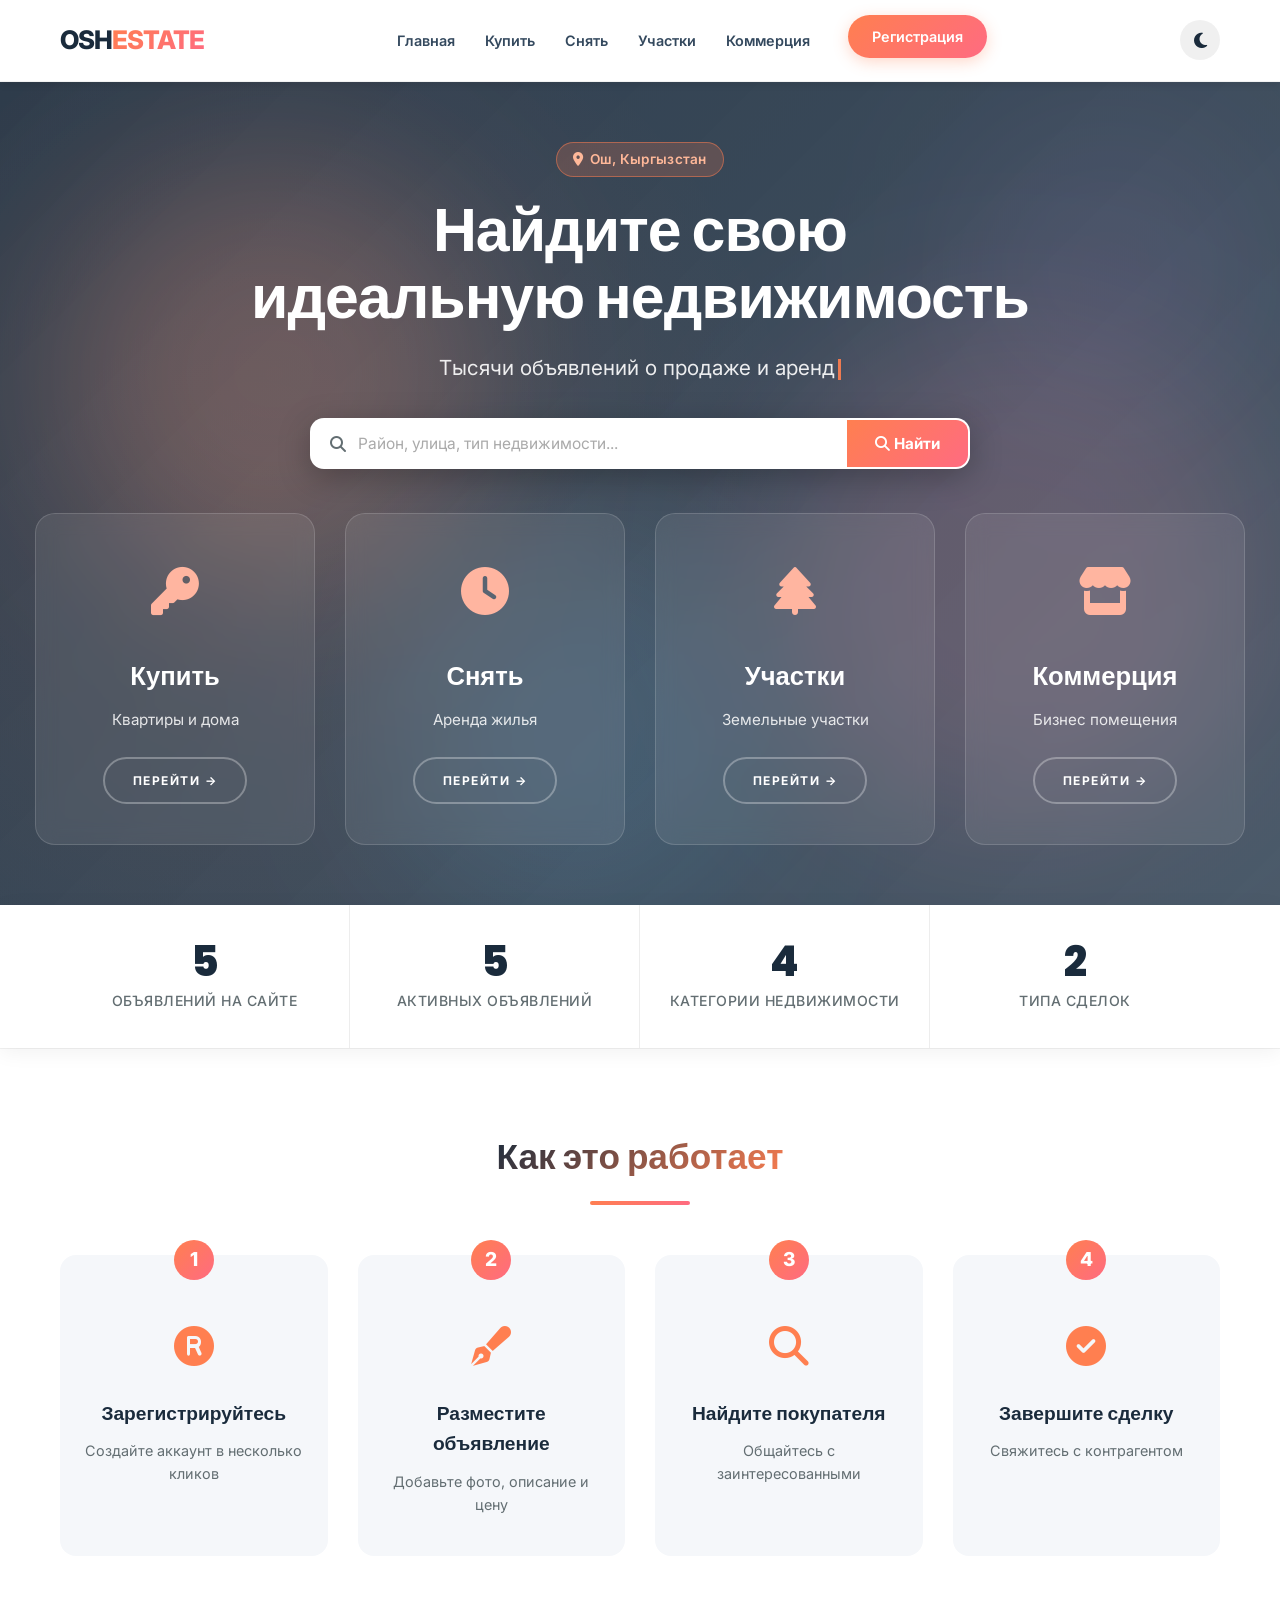
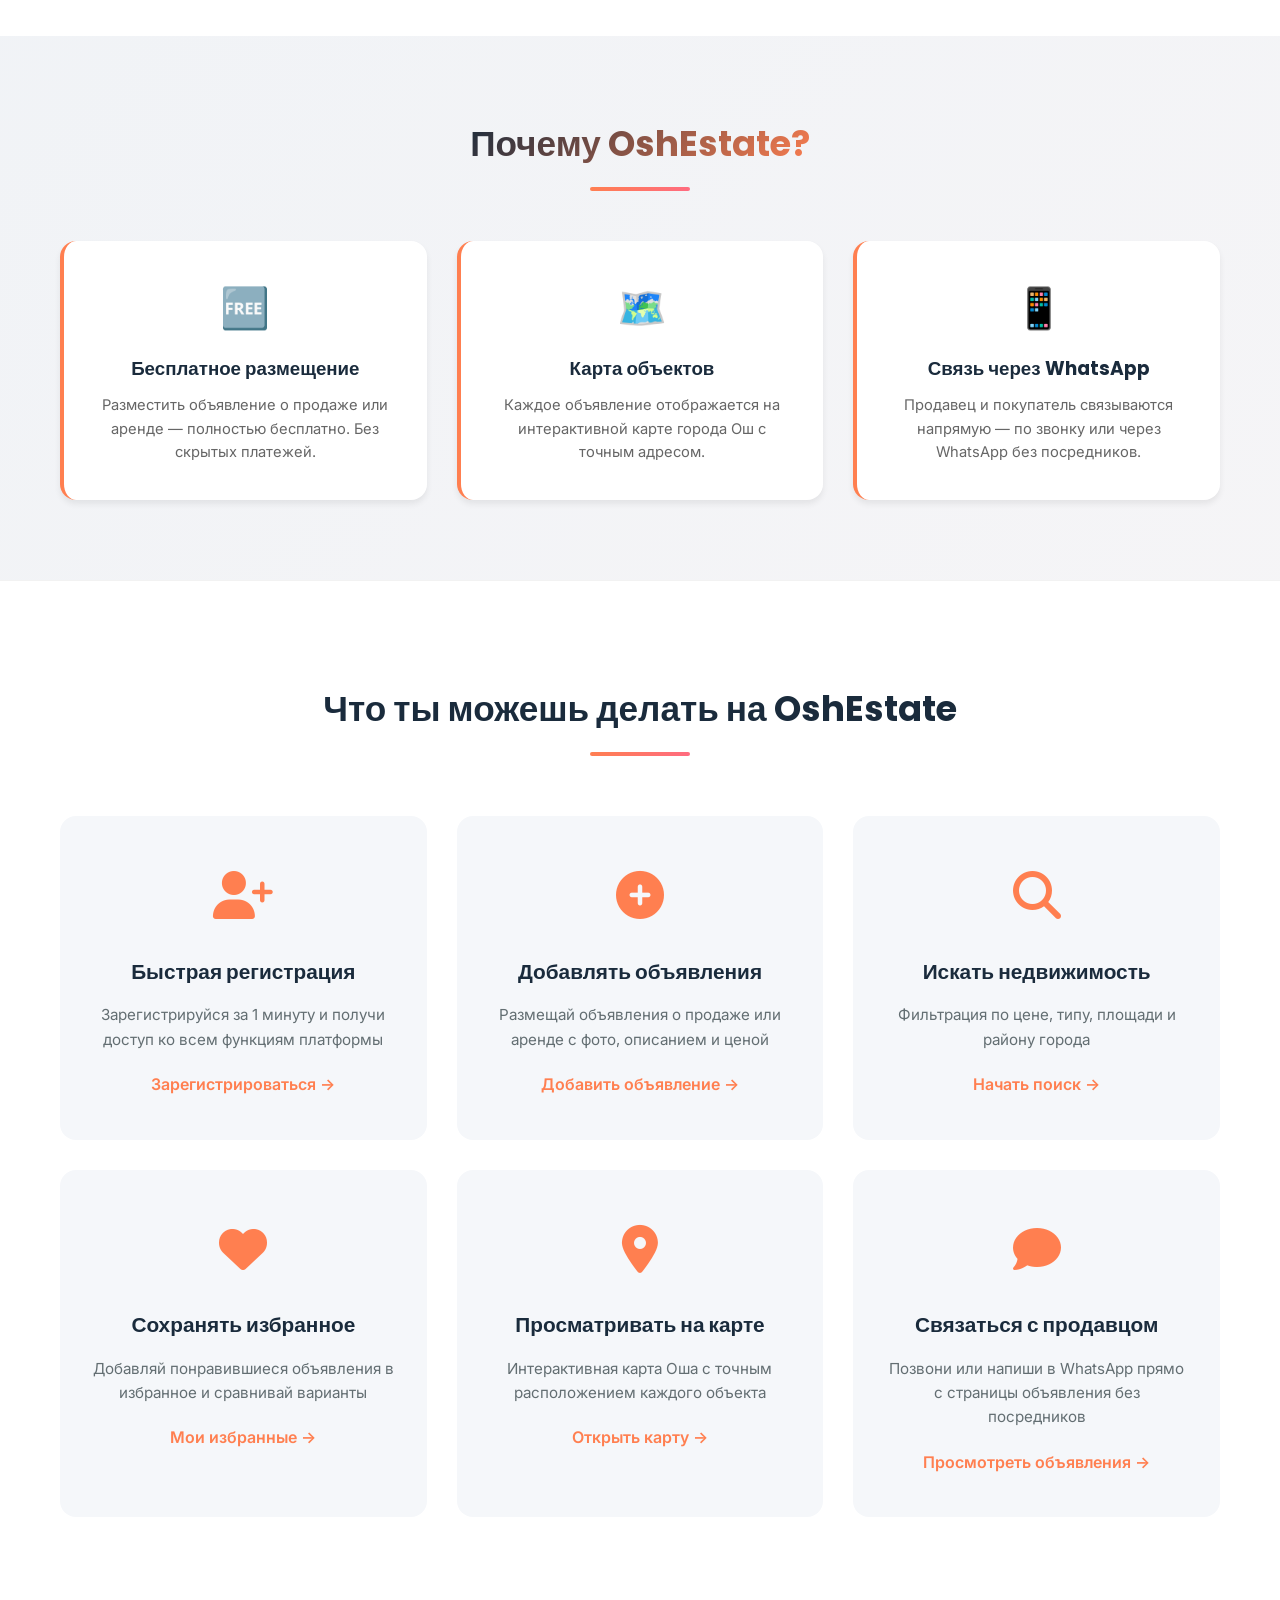
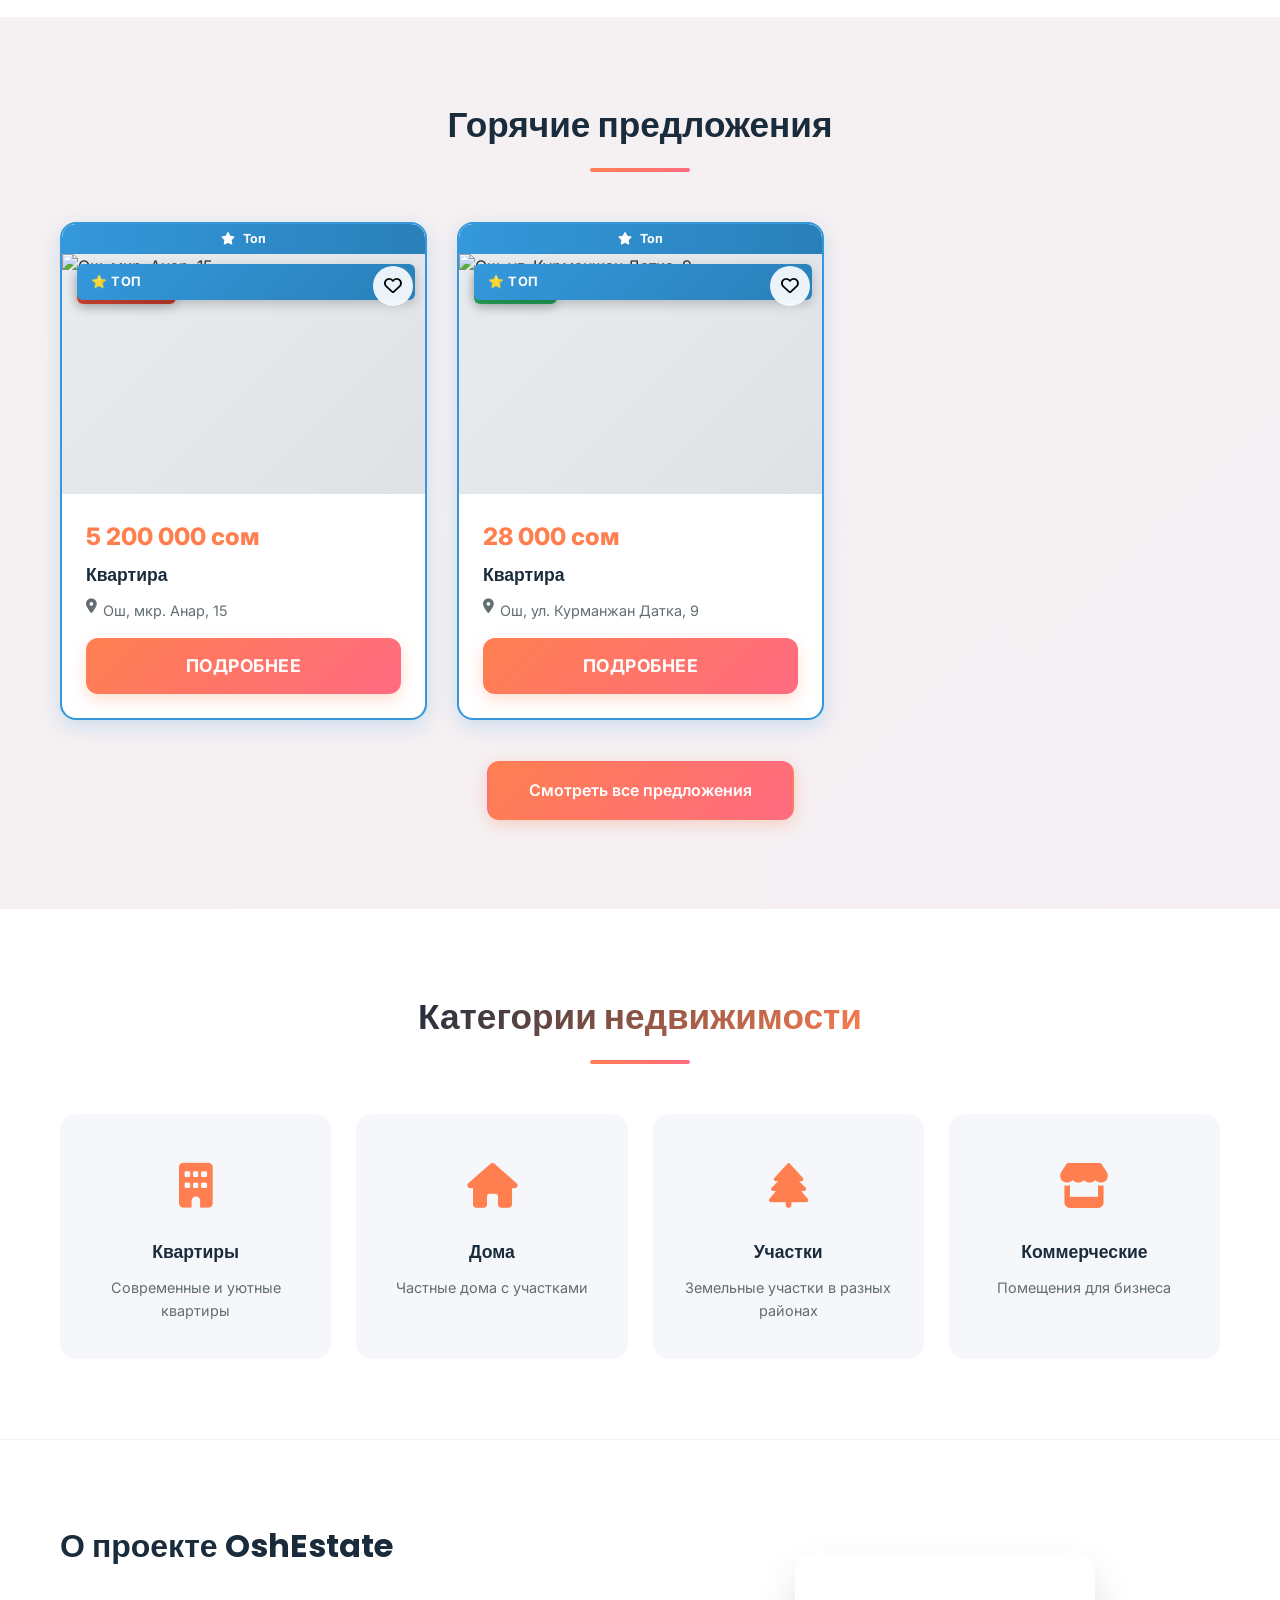
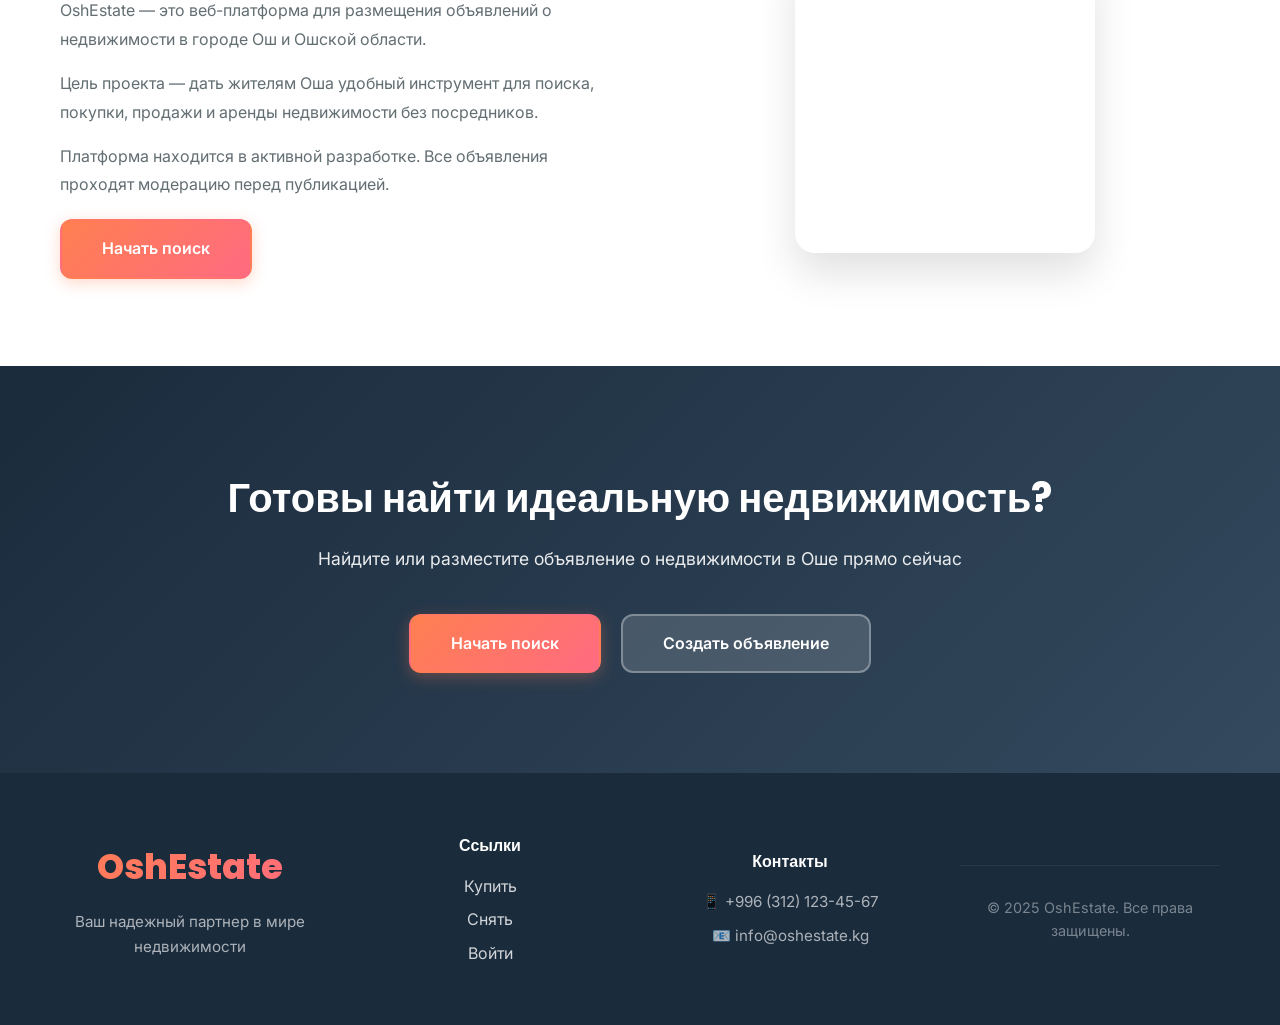
==== commit 7aa96cdf: "Add files via upload" ====
--- a/index.html
+++ b/index.html
@@ -269,9 +269,7 @@
                 </div>
             </div>
             <div class="about-image fade-in-up">
-                <div class="about-icon-large">
-                    <img src="https://images.unsplash.com/photo-1545324418-cc1a3fa10c00?w=600&h=400&fit=crop" alt="Квартира" style="width: 100%; height: 100%; object-fit: cover; border-radius: 16px;">
-                </div>
+                <div class="about-icon-large"><i class="fas fa-building"></i></div>
             </div>
         </div>
     </section>
--- a/style_main.css
+++ b/style_main.css
@@ -839,50 +839,6 @@
 }
 .fbar-search input::placeholder { color: #aab; }
 
-.search-dropdown {
-    position: absolute;
-    top: 100%;
-    left: 0;
-    right: 0;
-    background: white;
-    border: 1px solid #e8eaed;
-    border-radius: 8px;
-    box-shadow: 0 4px 20px rgba(0,0,0,0.15);
-    max-height: 300px;
-    overflow-y: auto;
-    z-index: 1000;
-    margin-top: 4px;
-}
-.search-dropdown-item {
-    padding: 10px 14px;
-    cursor: pointer;
-    border-bottom: 1px solid #f0f0f0;
-    transition: background 0.15s;
-}
-.search-dropdown-item:last-child { border-bottom: none; }
-.search-dropdown-item:hover { background: #f8f9fa; }
-.search-dropdown-item .type {
-    font-size: 0.75rem;
-    color: #999;
-    text-transform: uppercase;
-    margin-bottom: 2px;
-}
-.search-dropdown-item .name {
-    font-size: 0.9rem;
-    color: #333;
-    font-weight: 500;
-}
-[data-theme="dark"] .search-dropdown {
-    background: #21262d;
-    border-color: #30363d;
-}
-[data-theme="dark"] .search-dropdown-item {
-    border-bottom-color: #30363d;
-}
-[data-theme="dark"] .search-dropdown-item:hover { background: #2d333b; }
-[data-theme="dark"] .search-dropdown-item .name { color: #c9d1d9; }
-[data-theme="dark"] .search-dropdown-item .type { color: #8b949e; }
-
 .fbar-sort {
     border: 2px solid #e8eaed;
     border-radius: 10px;
@@ -3709,10 +3665,9 @@
     .search-box { padding: 14px !important; }
 
     /* === FOOTER === */
-    footer { padding: 15px 0 10px; }
-    .footer-content { display: none !important; } /* Скрываем весь контент футера на мобильных */
-    .footer-bottom { padding-top: 0; border-top: none; text-align: center; }
-    .footer-bottom p { font-size: 0.75rem; opacity: 0.6; margin: 0; }
+    footer { padding: 36px 0 16px; }
+    .footer-content { grid-template-columns: 1fr !important; gap: 18px; text-align: center; }
+    .footer-col a { display: inline !important; margin: 0 6px; }
 
     /* === МОДАЛЬНЫЕ === */
     .modal-content { padding: 22px 16px !important; border-radius: 20px !important; }
@@ -4572,1284 +4527,3 @@
     0%   { background-position: 200% 0; }
     100% { background-position: -200% 0; }
 }
-
-/* =========================================
-   АУТЕНТИФИКАЦИЯ: Google-кнопка, разделитель, верификация
-   ========================================= */
-.btn-google {
-    width: 100%;
-    padding: 12px 16px;
-    background: #fff;
-    color: #3c4043;
-    border: 1.5px solid #dadce0;
-    border-radius: 12px;
-    font-size: 0.95rem;
-    font-weight: 600;
-    cursor: pointer;
-    display: flex;
-    align-items: center;
-    justify-content: center;
-    gap: 12px;
-    transition: background .15s, box-shadow .2s, border-color .15s, transform .1s;
-    font-family: inherit;
-}
-.btn-google:hover { background: #f8f9fa; border-color: #c8ccd0; box-shadow: 0 2px 8px rgba(0,0,0,.08); }
-.btn-google:active { transform: translateY(1px); }
-.btn-google:disabled { cursor: not-allowed; }
-.btn-google svg { flex-shrink: 0; }
-[data-theme="dark"] .btn-google {
-    background: #21262d; color: #e6edf3; border-color: #30363d;
-}
-[data-theme="dark"] .btn-google:hover { background: #2d333b; border-color: #444c56; }
-
-.auth-divider {
-    text-align: center;
-    margin: 18px 0;
-    position: relative;
-    color: #9ca3af;
-    font-size: .82rem;
-}
-.auth-divider::before {
-    content: '';
-    position: absolute;
-    left: 0; right: 0; top: 50%;
-    height: 1px;
-    background: #e5e7eb;
-    z-index: 0;
-}
-.auth-divider span {
-    background: #fff;
-    padding: 0 14px;
-    position: relative;
-    z-index: 1;
-}
-[data-theme="dark"] .auth-divider::before { background: #30363d; }
-[data-theme="dark"] .auth-divider span { background: #161b22; color: #8b949e; }
-
-.spam-warning {
-    display: flex;
-    gap: 12px;
-    background: linear-gradient(135deg, #fff7ed, #ffedd5);
-    border: 1.5px solid #fdba74;
-    border-radius: 12px;
-    padding: 14px 16px;
-    margin: 16px 0;
-}
-.sw-icon {
-    flex-shrink: 0;
-    width: 36px; height: 36px;
-    background: #fb923c;
-    color: #fff;
-    border-radius: 50%;
-    display: flex; align-items: center; justify-content: center;
-    font-size: 1.1rem;
-}
-.sw-body { flex: 1; min-width: 0; }
-.sw-title {
-    font-weight: 700;
-    color: #9a3412;
-    font-size: .92rem;
-    margin-bottom: 4px;
-}
-.sw-text {
-    font-size: .82rem;
-    color: #7c2d12;
-    line-height: 1.5;
-}
-.sw-text b { color: #c2410c; }
-[data-theme="dark"] .spam-warning {
-    background: rgba(251, 146, 60, 0.12);
-    border-color: rgba(251, 146, 60, 0.5);
-}
-[data-theme="dark"] .sw-title { color: #fdba74; }
-[data-theme="dark"] .sw-text { color: #fed7aa; }
-[data-theme="dark"] .sw-text b { color: #fdba74; }
-
-.confirm-actions {
-    display: grid;
-    grid-template-columns: 1fr 1fr;
-    gap: 10px;
-    margin: 16px 0;
-}
-@media (max-width: 480px) {
-    .confirm-actions { grid-template-columns: 1fr; }
-}
-.btn-go-outline {
-    background: transparent !important;
-    color: #ff6b35 !important;
-    border: 1.5px solid #ff6b35 !important;
-    box-shadow: none !important;
-}
-.btn-go-outline:hover {
-    background: rgba(255, 107, 53, 0.08) !important;
-    box-shadow: none !important;
-    transform: translateY(-1px);
-}
-
-.resend-row {
-    text-align: center;
-    margin-top: 14px;
-    font-size: .88rem;
-    color: #6b7280;
-}
-.resend-row a {
-    color: #ff6b35;
-    font-weight: 600;
-    text-decoration: none;
-    margin-left: 4px;
-}
-.resend-row a:hover { text-decoration: underline; }
-[data-theme="dark"] .resend-row { color: #8b949e; }
-
-/* =========================================
-   ПАКЕТЫ ПРОДВИЖЕНИЯ (лалафо-стиль)
-   ========================================= */
-.pkg-modal {
-    position: fixed; inset: 0; z-index: 3000;
-    display: flex; align-items: flex-start; justify-content: center;
-    padding: 30px 16px; overflow-y: auto;
-}
-.pkg-modal .pkg-backdrop {
-    position: fixed; inset: 0;
-    background: rgba(15, 23, 42, 0.7);
-    backdrop-filter: blur(6px); -webkit-backdrop-filter: blur(6px);
-    opacity: 0; transition: opacity .25s ease;
-}
-.pkg-modal.is-open .pkg-backdrop { opacity: 1; }
-.pkg-sheet {
-    position: relative;
-    background: #fff;
-    border-radius: 24px;
-    width: 100%;
-    max-width: 920px;
-    margin: auto;
-    padding: 32px 28px 24px;
-    box-shadow: 0 30px 80px rgba(0, 0, 0, .35);
-    transform: translateY(30px) scale(.96);
-    opacity: 0;
-    transition: transform .3s cubic-bezier(.2,.7,.2,1), opacity .25s;
-}
-.pkg-modal.is-open .pkg-sheet { transform: translateY(0) scale(1); opacity: 1; }
-[data-theme="dark"] .pkg-sheet { background: #161b22; color: #e6edf3; }
-
-.pkg-x {
-    position: absolute; top: 16px; right: 18px;
-    background: rgba(0,0,0,.06); border: none; color: #555;
-    width: 38px; height: 38px; border-radius: 50%;
-    font-size: 1.5rem; cursor: pointer; line-height: 1;
-    transition: background .15s, transform .15s;
-}
-.pkg-x:hover { background: rgba(0,0,0,.12); transform: rotate(90deg); }
-[data-theme="dark"] .pkg-x { background: rgba(255,255,255,.08); color: #c9d1d9; }
-
-.pkg-head { text-align: center; margin: 0 0 28px; }
-.pkg-head-icon {
-    font-size: 2.5rem; margin-bottom: 8px;
-    display: inline-block;
-    animation: pkg-bounce 1.2s ease-in-out infinite alternate;
-}
-@keyframes pkg-bounce {
-    from { transform: translateY(0); }
-    to { transform: translateY(-6px); }
-}
-.pkg-head h3 {
-    font-size: 1.6rem; margin: 4px 0 6px;
-    color: #1a202c; font-weight: 800; letter-spacing: -.5px;
-}
-[data-theme="dark"] .pkg-head h3 { color: #f0f6fc; }
-.pkg-head p { margin: 0; color: #6b7280; font-size: .98rem; }
-.pkg-head p b { color: #ff6b35; }
-
-.pkg-tiers {
-    display: grid;
-    grid-template-columns: repeat(auto-fit, minmax(200px, 1fr));
-    gap: 16px;
-}
-
-.pkg-tier {
-    position: relative;
-    border: 2px solid #e5e7eb;
-    border-radius: 18px;
-    padding: 22px 18px 18px;
-    background: #fff;
-    display: flex; flex-direction: column;
-    transition: transform .2s, box-shadow .2s, border-color .2s;
-}
-.pkg-tier::before {
-    content: ''; position: absolute; inset: 0;
-    border-radius: 18px;
-    background: var(--pkg-grad);
-    opacity: .04; pointer-events: none;
-    transition: opacity .2s;
-}
-.pkg-tier:hover {
-    transform: translateY(-4px);
-    box-shadow: 0 14px 40px rgba(0,0,0,.12);
-    border-color: transparent;
-}
-.pkg-tier:hover::before { opacity: .08; }
-[data-theme="dark"] .pkg-tier { background: #21262d; border-color: #30363d; }
-
-.pkg-tier--free { background: #f9fafb; }
-[data-theme="dark"] .pkg-tier--free { background: #1c2128; }
-
-.pkg-badge {
-    position: absolute; top: -10px; left: 50%;
-    transform: translateX(-50%);
-    background: var(--pkg-grad);
-    color: #fff; font-size: .7rem; font-weight: 800;
-    padding: 4px 12px; border-radius: 20px;
-    letter-spacing: .8px;
-    box-shadow: 0 4px 12px rgba(0,0,0,.2);
-}
-
-.pkg-tier-head {
-    display: flex; align-items: center; gap: 12px;
-    margin-bottom: 14px;
-}
-.pkg-tier-icon {
-    font-size: 2rem;
-    width: 50px; height: 50px;
-    border-radius: 14px;
-    display: flex; align-items: center; justify-content: center;
-    background: var(--pkg-grad);
-    flex-shrink: 0;
-}
-.pkg-tier-name {
-    font-size: 1.2rem; font-weight: 800; color: #1a202c;
-}
-[data-theme="dark"] .pkg-tier-name { color: #f0f6fc; }
-.pkg-tier-tagline {
-    font-size: .82rem; color: #6b7280; margin-top: 2px;
-}
-
-.pkg-features {
-    list-style: none; padding: 0; margin: 0 0 16px;
-    flex: 1;
-}
-.pkg-features li {
-    font-size: .85rem; color: #4b5563;
-    padding: 5px 0; display: flex; align-items: center; gap: 8px;
-}
-.pkg-features li i {
-    color: #10b981; font-size: .75rem;
-    flex-shrink: 0;
-}
-[data-theme="dark"] .pkg-features li { color: #c9d1d9; }
-
-.pkg-durations {
-    display: flex; gap: 6px;
-    margin-bottom: 14px;
-    flex-wrap: wrap;
-}
-.pkg-dur {
-    flex: 1; min-width: 0;
-    background: #f3f4f6; border: 2px solid transparent;
-    border-radius: 10px; padding: 8px 6px;
-    cursor: pointer;
-    display: flex; flex-direction: column; align-items: center; gap: 2px;
-    position: relative;
-    transition: background .15s, border-color .15s, color .15s;
-    font-family: inherit;
-}
-[data-theme="dark"] .pkg-dur { background: #30363d; }
-.pkg-dur:hover { background: #e5e7eb; }
-[data-theme="dark"] .pkg-dur:hover { background: #3d444d; }
-.pkg-dur.active {
-    border-color: #ff6b35;
-    background: rgba(255,107,53,.1);
-}
-.pkg-dur-label { font-size: .72rem; color: #6b7280; font-weight: 600; }
-.pkg-dur-price { font-size: .9rem; color: #1a202c; }
-.pkg-dur-price s { color: #9ca3af; font-size: .7rem; margin-right: 4px; }
-.pkg-dur-price b { font-weight: 800; }
-[data-theme="dark"] .pkg-dur-price { color: #f0f6fc; }
-.pkg-dur.active .pkg-dur-price b { color: #ff6b35; }
-.pkg-dur-discount {
-    position: absolute; top: -7px; right: -4px;
-    background: #ef4444; color: #fff;
-    font-size: .62rem; font-weight: 800;
-    padding: 2px 5px; border-radius: 6px;
-    letter-spacing: .3px;
-}
-
-.pkg-cta {
-    border: none; border-radius: 12px;
-    padding: 13px 14px;
-    background: var(--pkg-grad);
-    color: #fff; font-weight: 700; font-size: .95rem;
-    cursor: pointer;
-    display: flex; align-items: center; justify-content: space-between; gap: 8px;
-    width: 100%;
-    transition: transform .15s, box-shadow .2s;
-    font-family: inherit;
-}
-.pkg-cta:hover {
-    transform: translateY(-1px);
-    box-shadow: 0 8px 20px rgba(0,0,0,.15);
-}
-.pkg-tier--free .pkg-cta { background: #1a202c; }
-[data-theme="dark"] .pkg-tier--free .pkg-cta { background: #f0f6fc; color: #1a202c; }
-.pkg-cta-price { font-weight: 800; opacity: .95; font-size: .85rem; }
-
-.pkg-foot {
-    text-align: center; margin-top: 22px;
-    color: #9ca3af; font-size: .82rem;
-}
-.pkg-foot i { color: #10b981; margin-right: 4px; }
-
-@media (max-width: 600px) {
-    .pkg-modal { padding: 0; align-items: flex-end; }
-    .pkg-sheet {
-        border-radius: 22px 22px 0 0;
-        padding: 24px 18px 18px;
-        max-height: 92vh; overflow-y: auto;
-    }
-    .pkg-tiers { grid-template-columns: 1fr; }
-    .pkg-head h3 { font-size: 1.3rem; }
-}
-
-/* =========================================
-   ОПЛАТА (лалафо-стиль)
-   ========================================= */
-.pay-modal {
-    position: fixed; inset: 0; z-index: 3100;
-    display: flex; align-items: center; justify-content: center;
-    padding: 20px;
-}
-.pay-backdrop {
-    position: fixed; inset: 0;
-    background: rgba(15, 23, 42, 0.75);
-    backdrop-filter: blur(8px); -webkit-backdrop-filter: blur(8px);
-    opacity: 0; transition: opacity .25s;
-}
-.pay-modal.is-open .pay-backdrop { opacity: 1; }
-.pay-sheet {
-    position: relative; z-index: 1;
-    background: #fff;
-    border-radius: 22px;
-    width: 100%; max-width: 440px;
-    padding: 28px 26px 22px;
-    box-shadow: 0 24px 60px rgba(0,0,0,.35);
-    transform: translateY(20px) scale(.95);
-    opacity: 0;
-    transition: transform .3s cubic-bezier(.2,.7,.2,1), opacity .25s;
-}
-.pay-modal.is-open .pay-sheet { transform: translateY(0) scale(1); opacity: 1; }
-[data-theme="dark"] .pay-sheet { background: #161b22; color: #e6edf3; }
-
-.pay-x {
-    position: absolute; top: 14px; right: 16px;
-    background: rgba(0,0,0,.06); border: none;
-    width: 34px; height: 34px; border-radius: 50%;
-    font-size: 1.4rem; cursor: pointer; line-height: 1; color: #555;
-    transition: background .15s, transform .2s;
-}
-.pay-x:hover { background: rgba(0,0,0,.12); transform: rotate(90deg); }
-[data-theme="dark"] .pay-x { background: rgba(255,255,255,.08); color: #c9d1d9; }
-
-.pay-summary {
-    display: flex; align-items: center; gap: 14px;
-    padding: 14px 16px;
-    border-radius: 14px;
-    background: var(--pkg-grad);
-    color: #fff; margin-bottom: 18px;
-    box-shadow: 0 8px 24px rgba(0,0,0,.15);
-}
-.pay-summary > div:nth-child(2) { flex: 1; min-width: 0; }
-.pay-summary-icon {
-    font-size: 1.8rem;
-    width: 44px; height: 44px;
-    background: rgba(255,255,255,.2);
-    border-radius: 12px;
-    display: flex; align-items: center; justify-content: center;
-    flex-shrink: 0;
-}
-.pay-summary-name { font-weight: 800; font-size: 1rem; }
-.pay-summary-tagline { font-size: .78rem; opacity: .9; margin-top: 2px; }
-.pay-summary-price { font-weight: 800; font-size: 1.4rem; white-space: nowrap; }
-.pay-summary-price span { font-size: .75rem; font-weight: 600; opacity: .85; }
-
-.pay-methods { display: flex; flex-direction: column; gap: 8px; margin-bottom: 18px; }
-.pay-method {
-    display: flex; align-items: center; gap: 12px;
-    padding: 11px 14px;
-    border: 2px solid #e5e7eb;
-    border-radius: 12px; cursor: pointer;
-    transition: border-color .15s, background .15s;
-    position: relative;
-}
-[data-theme="dark"] .pay-method { border-color: #30363d; }
-.pay-method input { display: none; }
-.pay-method:hover { border-color: #ff6b35; }
-.pay-method.active {
-    border-color: #ff6b35;
-    background: rgba(255,107,53,.06);
-}
-.pay-method-icon {
-    font-size: 1.4rem; flex-shrink: 0;
-    width: 40px; height: 40px;
-    background: #f3f4f6; border-radius: 10px;
-    display: flex; align-items: center; justify-content: center;
-}
-[data-theme="dark"] .pay-method-icon { background: #21262d; }
-.pay-method-info { flex: 1; min-width: 0; }
-.pay-method-name { font-weight: 700; font-size: .92rem; color: #1a202c; }
-[data-theme="dark"] .pay-method-name { color: #f0f6fc; }
-.pay-method-desc { font-size: .76rem; color: #6b7280; margin-top: 1px; }
-.pay-method-check {
-    color: #ff6b35; font-size: .9rem;
-    opacity: 0; transform: scale(.5);
-    transition: opacity .2s, transform .2s;
-}
-.pay-method.active .pay-method-check { opacity: 1; transform: scale(1); }
-
-.pay-form { margin-bottom: 16px; }
-.pay-row { display: grid; grid-template-columns: 1fr 1fr; gap: 10px; }
-.pay-field { margin-bottom: 12px; }
-.pay-field label {
-    display: block; font-size: .75rem; color: #6b7280;
-    font-weight: 600; margin-bottom: 5px;
-    text-transform: uppercase; letter-spacing: .3px;
-}
-.pay-field input {
-    width: 100%; box-sizing: border-box;
-    padding: 12px 14px;
-    border: 2px solid #e5e7eb; border-radius: 10px;
-    font-size: 1rem; font-family: inherit;
-    background: #fff; color: #1a202c; outline: none;
-    transition: border-color .15s, box-shadow .15s;
-}
-.pay-field input:focus {
-    border-color: #ff6b35;
-    box-shadow: 0 0 0 3px rgba(255,107,53,.15);
-}
-.pay-field input.pay-err { border-color: #ef4444; animation: pay-shake .35s; }
-@keyframes pay-shake {
-    0%,100% { transform: translateX(0); }
-    25% { transform: translateX(-4px); }
-    75% { transform: translateX(4px); }
-}
-[data-theme="dark"] .pay-field input { background: #21262d; border-color: #30363d; color: #e6edf3; }
-[data-theme="dark"] .pay-field input:focus { background: #1c2128; }
-
-.pay-card-input { position: relative; }
-.pay-card-input input { padding-right: 50px; letter-spacing: 1.5px; }
-.pay-card-brand {
-    position: absolute; right: 14px; top: 50%;
-    transform: translateY(-50%);
-    font-size: 1.5rem; color: #9ca3af;
-    transition: color .2s;
-}
-.fa-cc-visa.pay-card-brand { color: #1a1f71; }
-.fa-cc-mastercard.pay-card-brand { color: #eb001b; }
-.fa-cc-amex.pay-card-brand { color: #006fcf; }
-
-.pay-hint {
-    font-size: .82rem; color: #6b7280;
-    margin: 8px 0 0; text-align: center;
-}
-.pay-hint i { color: #3b82f6; margin-right: 4px; }
-
-.pay-submit {
-    width: 100%; box-sizing: border-box;
-    padding: 14px;
-    background: linear-gradient(135deg, #ff6b35, #ff4500);
-    color: #fff; border: none;
-    border-radius: 12px; font-weight: 700; font-size: 1rem;
-    cursor: pointer;
-    display: flex; align-items: center; justify-content: center; gap: 8px;
-    box-shadow: 0 8px 24px rgba(255,107,53,.35);
-    transition: transform .15s, box-shadow .2s;
-    font-family: inherit;
-}
-.pay-submit:hover {
-    transform: translateY(-1px);
-    box-shadow: 0 12px 32px rgba(255,107,53,.45);
-}
-.pay-submit:active { transform: translateY(0); }
-
-.pay-secure {
-    text-align: center; font-size: .73rem; color: #9ca3af;
-    margin: 10px 0 0;
-}
-
-.pay-step[data-step="2"], .pay-step[data-step="3"] {
-    text-align: center; padding: 30px 0 10px;
-}
-.pay-step h4 { margin: 14px 0 4px; color: #1a202c; font-size: 1.15rem; }
-[data-theme="dark"] .pay-step h4 { color: #f0f6fc; }
-.pay-step p { margin: 0; color: #6b7280; font-size: .92rem; }
-
-.pay-spinner {
-    width: 56px; height: 56px;
-    border: 4px solid rgba(255,107,53,.15);
-    border-top-color: #ff6b35;
-    border-radius: 50%;
-    margin: 0 auto;
-    animation: pay-spin 0.8s linear infinite;
-}
-@keyframes pay-spin { to { transform: rotate(360deg); } }
-
-.pay-success-icon {
-    width: 72px; height: 72px;
-    margin: 0 auto;
-    background: linear-gradient(135deg, #10b981, #059669);
-    border-radius: 50%;
-    display: flex; align-items: center; justify-content: center;
-    color: #fff; font-size: 2rem;
-    box-shadow: 0 12px 32px rgba(16,185,129,.4);
-    animation: pay-pop .4s cubic-bezier(.2,1.4,.4,1);
-}
-@keyframes pay-pop {
-    from { transform: scale(0); }
-    to { transform: scale(1); }
-}
-
-@media (max-width: 480px) {
-    .pay-modal { padding: 0; align-items: flex-end; }
-    .pay-sheet {
-        border-radius: 22px 22px 0 0;
-        max-width: none;
-        max-height: 92vh; overflow-y: auto;
-    }
-}
-
-/* =========================================
-   Чекбокс-пилюли (документы, коммуникации)
-   ========================================= */
-.check-grid {
-    display: flex;
-    flex-wrap: wrap;
-    gap: 8px;
-}
-.check-pill {
-    display: inline-flex;
-    align-items: center;
-    gap: 6px;
-    padding: 8px 14px;
-    border: 1px solid #dde1e7;
-    border-radius: 20px;
-    background: #fafbfc;
-    cursor: pointer;
-    font-size: .9rem;
-    color: #444;
-    user-select: none;
-    transition: border-color .15s, background .15s, color .15s, box-shadow .15s;
-}
-.check-pill:hover { border-color: #ff6b35; color: #ff6b35; }
-.check-pill input[type="checkbox"] {
-    appearance: none;
-    width: 14px;
-    height: 14px;
-    border: 2px solid #bbb;
-    border-radius: 4px;
-    margin: 0;
-    cursor: pointer;
-    position: relative;
-    transition: background .12s, border-color .12s;
-}
-.check-pill input[type="checkbox"]:checked {
-    background: #ff6b35;
-    border-color: #ff6b35;
-}
-.check-pill input[type="checkbox"]:checked::after {
-    content: '';
-    position: absolute;
-    left: 3px;
-    top: 0px;
-    width: 3px;
-    height: 7px;
-    border: solid #fff;
-    border-width: 0 2px 2px 0;
-    transform: rotate(45deg);
-}
-.check-pill:has(input[type="checkbox"]:checked) {
-    background: rgba(255,107,53,.12);
-    border-color: #ff6b35;
-    color: #ff6b35;
-    font-weight: 600;
-}
-[data-theme="dark"] .check-pill {
-    background: #21262d;
-    border-color: #30363d;
-    color: #c9d1d9;
-}
-[data-theme="dark"] .check-pill:has(input[type="checkbox"]:checked) {
-    background: rgba(255,107,53,.18);
-}
-
-/* =========================================
-   Segmented control (комнаты)
-   ========================================= */
-.fbar-segmented {
-    display: flex;
-    gap: 0;
-    width: 100%;
-    border: 1px solid #dde1e7;
-    border-radius: 10px;
-    overflow: hidden;
-    background: #fff;
-}
-[data-theme="dark"] .fbar-segmented {
-    background: #21262d;
-    border-color: #30363d;
-}
-.fbar-seg-btn {
-    flex: 1;
-    padding: 9px 6px;
-    font-size: .9rem;
-    background: transparent;
-    border: none;
-    border-right: 1px solid #eef0f3;
-    color: #555;
-    cursor: pointer;
-    transition: background .15s, color .15s;
-    font-weight: 500;
-}
-.fbar-seg-btn:last-child { border-right: none; }
-[data-theme="dark"] .fbar-seg-btn {
-    color: #c9d1d9;
-    border-right-color: #30363d;
-}
-.fbar-seg-btn:hover { background: rgba(255,107,53,.08); color: #ff6b35; }
-.fbar-seg-btn.active {
-    background: linear-gradient(135deg, #ff6b35, #ff4500);
-    color: #fff;
-    font-weight: 600;
-}
-
-/* =========================================
-   Переключатель валюты KGS / USD
-   ========================================= */
-.fbar-label-row {
-    display: flex;
-    align-items: center;
-    justify-content: space-between;
-    gap: 10px;
-    margin-bottom: 6px;
-}
-.fbar-label-row .fbar-label {
-    margin-bottom: 0;
-}
-.fbar-currency-toggle {
-    display: inline-flex;
-    border: 1px solid #dde1e7;
-    border-radius: 8px;
-    overflow: hidden;
-    background: #fff;
-}
-[data-theme="dark"] .fbar-currency-toggle {
-    background: #21262d;
-    border-color: #30363d;
-}
-.fbar-cur-btn {
-    padding: 4px 12px;
-    font-size: .8rem;
-    background: transparent;
-    border: none;
-    color: #777;
-    cursor: pointer;
-    font-weight: 600;
-    transition: background .15s, color .15s;
-}
-[data-theme="dark"] .fbar-cur-btn { color: #8b949e; }
-.fbar-cur-btn:hover { color: #ff6b35; }
-.fbar-cur-btn.active {
-    background: linear-gradient(135deg, #ff6b35, #ff4500);
-    color: #fff;
-}
-
-/* =========================================
-   Фильтр "Регион и район" (лалафо-стиль)
-   ========================================= */
-.region-filter-btn {
-    background: var(--ap-input-bg, #fff);
-    color: var(--ap-text, #1a202c);
-    border: 1px solid var(--ap-input-bd, #dde1e7);
-    padding: 10px 14px;
-    border-radius: 10px;
-    font: inherit;
-    width: 100%;
-    transition: border-color .15s, box-shadow .15s;
-}
-.region-filter-btn:hover {
-    border-color: #ff6b35;
-    box-shadow: 0 0 0 3px rgba(255,107,53,.12);
-}
-[data-theme="dark"] .region-filter-btn {
-    background: #21262d;
-    color: #e6edf3;
-    border-color: #30363d;
-}
-
-.rd-modal {
-    display: none;
-    position: fixed;
-    inset: 0;
-    z-index: 10000;
-}
-.rd-modal.is-open { display: block; }
-.rd-modal-backdrop {
-    position: absolute; inset: 0;
-    background: rgba(0,0,0,.55);
-    backdrop-filter: blur(2px);
-}
-.rd-modal-box {
-    position: relative;
-    margin: 5vh auto;
-    max-width: 900px;
-    width: calc(100% - 32px);
-    max-height: 85vh;
-    background: #fff;
-    border-radius: 16px;
-    box-shadow: 0 30px 80px rgba(0,0,0,.35);
-    overflow: hidden;
-    display: flex;
-    flex-direction: column;
-    animation: rdFadeIn .2s ease-out;
-}
-@keyframes rdFadeIn {
-    from { opacity: 0; transform: translateY(10px); }
-    to   { opacity: 1; transform: translateY(0); }
-}
-[data-theme="dark"] .rd-modal-box {
-    background: #161b22;
-    color: #e6edf3;
-}
-.rd-modal-head {
-    padding: 18px 22px;
-    border-bottom: 1px solid #eef0f3;
-    display: flex;
-    align-items: center;
-    justify-content: space-between;
-    background: linear-gradient(90deg, rgba(255,107,53,.08), rgba(255,127,80,.04));
-}
-[data-theme="dark"] .rd-modal-head {
-    border-color: #30363d;
-    background: linear-gradient(90deg, rgba(255,107,53,.14), rgba(255,127,80,.06));
-}
-.rd-modal-head h3 {
-    margin: 0;
-    font-size: 1.05rem;
-    color: #ff6b35;
-    display: flex;
-    align-items: center;
-    gap: 8px;
-}
-.rd-close {
-    background: none;
-    border: none;
-    font-size: 28px;
-    line-height: 1;
-    cursor: pointer;
-    color: #777;
-    padding: 0 4px;
-}
-.rd-close:hover { color: #ff6b35; }
-.rd-modal-body {
-    display: grid;
-    grid-template-columns: 1fr 1fr 1fr;
-    gap: 0;
-    flex: 1;
-    min-height: 0;
-    overflow: hidden;
-}
-.rd-col {
-    display: flex;
-    flex-direction: column;
-    min-height: 0;
-    border-right: 1px solid #eef0f3;
-}
-[data-theme="dark"] .rd-col { border-color: #30363d; }
-.rd-col:last-child { border-right: none; }
-.rd-col-title {
-    padding: 12px 18px;
-    font-weight: 600;
-    font-size: .85rem;
-    text-transform: uppercase;
-    color: #7f8c8d;
-    letter-spacing: .4px;
-    border-bottom: 1px solid #eef0f3;
-    background: #fafbfc;
-}
-[data-theme="dark"] .rd-col-title {
-    background: #1c2128;
-    border-color: #30363d;
-    color: #8b949e;
-}
-.rd-search {
-    padding: 10px 14px;
-    border-bottom: 1px solid #eef0f3;
-    background: #fff;
-}
-[data-theme="dark"] .rd-search {
-    background: #161b22;
-    border-color: #30363d;
-}
-.rd-search input {
-    width: 100%;
-    padding: 8px 12px;
-    border: 1px solid #dde1e7;
-    border-radius: 8px;
-    font-size: .9rem;
-    outline: none;
-    background: #fafbfc;
-    color: inherit;
-}
-.rd-search input:focus {
-    border-color: #ff6b35;
-    background: #fff;
-    box-shadow: 0 0 0 3px rgba(255,107,53,.1);
-}
-[data-theme="dark"] .rd-search input {
-    background: #21262d;
-    border-color: #30363d;
-    color: #e6edf3;
-}
-[data-theme="dark"] .rd-search input:focus {
-    background: #1c2128;
-}
-
-.rd-list {
-    overflow-y: auto;
-    flex: 1;
-    padding: 6px 0;
-    min-height: 260px;
-    max-height: 55vh;
-}
-.rd-item {
-    padding: 11px 18px;
-    cursor: pointer;
-    transition: background .12s, color .12s;
-    border-left: 3px solid transparent;
-    font-size: .95rem;
-}
-.rd-item:hover {
-    background: rgba(255,107,53,.08);
-}
-.rd-item.active {
-    background: rgba(255,107,53,.14);
-    border-left-color: #ff6b35;
-    color: #ff6b35;
-    font-weight: 600;
-}
-.rd-item-all {
-    font-weight: 600;
-    color: #ff6b35;
-}
-.rd-empty {
-    padding: 30px 18px;
-    color: #999;
-    text-align: center;
-    font-size: .9rem;
-}
-.rd-modal-foot {
-    padding: 14px 22px;
-    border-top: 1px solid #eef0f3;
-    display: flex;
-    gap: 10px;
-    justify-content: flex-end;
-    background: #fafbfc;
-}
-[data-theme="dark"] .rd-modal-foot {
-    border-color: #30363d;
-    background: #1c2128;
-}
-.rd-btn-reset, .rd-btn-apply {
-    padding: 10px 22px;
-    border-radius: 10px;
-    font-weight: 600;
-    cursor: pointer;
-    border: 1px solid transparent;
-    font-size: .95rem;
-    transition: transform .1s, box-shadow .15s;
-}
-.rd-btn-reset {
-    background: transparent;
-    border-color: #dde1e7;
-    color: #555;
-}
-.rd-btn-reset:hover { background: #f1f3f5; }
-[data-theme="dark"] .rd-btn-reset {
-    border-color: #30363d;
-    color: #c9d1d9;
-}
-[data-theme="dark"] .rd-btn-reset:hover { background: #30363d; }
-.rd-btn-apply {
-    background: linear-gradient(135deg, #ff6b35, #ff4500);
-    color: #fff;
-    box-shadow: 0 4px 14px rgba(255,107,53,.3);
-}
-.rd-btn-apply:hover { transform: translateY(-1px); box-shadow: 0 6px 18px rgba(255,107,53,.4); }
-
-@media (max-width: 640px) {
-    .rd-modal-box { margin: 0; width: 100%; height: 100vh; max-height: 100vh; border-radius: 0; }
-    .rd-modal-body { grid-template-columns: 1fr; }
-    .rd-col { border-right: none; border-bottom: 1px solid #eef0f3; }
-    [data-theme="dark"] .rd-col { border-color: #30363d; }
-    .rd-list { max-height: 35vh; min-height: 180px; }
-}
-
-/* ============================================================================
-   MASTER MOBILE POLISH — ОБЩАЯ АДАПТИВНОСТЬ ДЛЯ ВСЕХ СТРАНИЦ
-   Этот блок идёт ПОСЛЕДНИМ, чтобы перекрывать предыдущие правила.
-   Покрывает все известные проблемы на узких экранах (320–768px).
-   ============================================================================ */
-
-/* Базовые правила для всех мобильных — предотвращаем горизонтальный скролл */
-html, body {
-    max-width: 100%;
-    overflow-x: hidden;
-}
-img, video, iframe, svg { max-width: 100%; height: auto; }
-
-/* Удобный tap-target для всех ссылок/кнопок */
-@media (hover: none) and (pointer: coarse) {
-    button, .btn-submit, .btn-go, .nav-links a, .mobile-bottom-nav a {
-        min-height: 44px;
-    }
-}
-
-/* ====== ПЛАНШЕТ И НИЖЕ (≤ 768px) ====== */
-@media (max-width: 768px) {
-    .container { padding: 0 14px !important; }
-
-    /* Заголовки страниц */
-    h1 { font-size: 1.6rem !important; line-height: 1.25 !important; }
-    h2 { font-size: 1.35rem !important; line-height: 1.3 !important; }
-    h3 { font-size: 1.1rem !important; }
-    .section-title, .centered-title { font-size: 1.4rem !important; }
-    .centered-subtitle { font-size: 0.92rem !important; }
-
-    /* Page header (заголовок раздела buy/rent/...) — компактнее */
-    .page-header {
-        padding: 22px 0 30px !important;
-        margin-bottom: 0 !important;
-    }
-    .page-header h1 { font-size: 1.5rem !important; margin-bottom: 6px !important; }
-    .page-header p { font-size: 0.88rem !important; }
-    .page-header .search-box,
-    .search-box.compact {
-        margin: 18px 0 0 0 !important;
-        padding: 14px !important;
-        max-width: 100% !important;
-    }
-
-    /* Универсальная сетка карточек объявлений */
-    .listings-grid,
-    .featured-grid,
-    .properties-grid {
-        grid-template-columns: repeat(2, 1fr) !important;
-        gap: 10px !important;
-    }
-    .card-image { height: 140px !important; }
-    .card-details { padding: 10px !important; }
-    .card-title { font-size: 0.92rem !important; line-height: 1.3 !important; }
-    .card-price { font-size: 1.05rem !important; }
-    .card-meta { font-size: 0.78rem !important; gap: 8px !important; }
-
-    /* Формы — все поля становятся полной ширины */
-    .form-row {
-        flex-direction: column !important;
-        gap: 0 !important;
-    }
-    .form-row > .form-group { flex: 1 1 100% !important; width: 100% !important; }
-    .form-group { margin-bottom: 14px !important; }
-    .form-group input,
-    .form-group select,
-    .form-group textarea {
-        font-size: 16px !important; /* iOS не зумит при focus, если ≥16px */
-        padding: 11px 13px !important;
-    }
-    label { font-size: 0.85rem !important; }
-
-    /* Большие CTA-кнопки */
-    .btn-submit, .btn-go {
-        width: 100% !important;
-        padding: 13px !important;
-        font-size: 0.98rem !important;
-    }
-
-    /* Карточки-формы (add.html, profile.html) */
-    .card-style, .add-ad-card {
-        padding: 18px 16px !important;
-        border-radius: 14px !important;
-        margin: 10px 0 !important;
-    }
-    .tips-block { padding: 14px !important; border-radius: 12px !important; margin-bottom: 14px !important; }
-    .tips-title { font-size: 0.95rem !important; }
-    .tips-item { font-size: 0.83rem !important; line-height: 1.45 !important; }
-
-    /* Sections */
-    .section { padding: 24px 0 !important; }
-    .hero { padding: 40px 0 50px !important; min-height: auto !important; }
-    .hero h1 { font-size: 1.8rem !important; }
-    .hero p { font-size: 0.95rem !important; }
-    .stats-section { padding: 26px 0 !important; }
-    .stat-number { font-size: 1.8rem !important; }
-    .stat-label { font-size: 0.78rem !important; }
-
-    /* Профиль */
-    .profile-header,
-    .profile-info-card { padding: 18px 16px !important; }
-    .profile-avatar { width: 70px !important; height: 70px !important; font-size: 1.6rem !important; }
-    .profile-name { font-size: 1.2rem !important; }
-    .profile-tabs {
-        overflow-x: auto !important;
-        -webkit-overflow-scrolling: touch !important;
-        scrollbar-width: none !important;
-        flex-wrap: nowrap !important;
-        white-space: nowrap !important;
-    }
-    .profile-tabs::-webkit-scrollbar { display: none !important; }
-    .profile-tab { flex-shrink: 0 !important; padding: 10px 14px !important; font-size: 0.85rem !important; }
-    .my-ad-item, .ad-card-profile { flex-direction: column !important; }
-    .my-ad-item img { width: 100% !important; height: 160px !important; object-fit: cover !important; }
-
-    /* Чат — в полный экран */
-    .chat-page-wrapper,
-    .chat-container {
-        flex-direction: column !important;
-        height: calc(100vh - 60px) !important;
-        max-height: none !important;
-    }
-    .chat-sidebar,
-    .chat-main {
-        width: 100% !important;
-        max-width: 100% !important;
-    }
-    .chat-message { max-width: 85% !important; font-size: 0.92rem !important; }
-
-    /* Детали объявления */
-    .property-grid { grid-template-columns: 1fr !important; gap: 16px !important; }
-    .property-header h1 { font-size: 1.3rem !important; }
-    .property-price { font-size: 1.5rem !important; }
-    .property-gallery .main-image { height: 240px !important; }
-    .property-gallery .thumbnails { gap: 6px !important; }
-    .property-gallery .thumbnails img { width: 60px !important; height: 60px !important; }
-    .property-features { grid-template-columns: 1fr 1fr !important; gap: 10px !important; }
-    .property-feature { padding: 10px !important; font-size: 0.85rem !important; }
-    .seller-card { padding: 16px !important; }
-    .seller-card .btn-submit { font-size: 0.9rem !important; padding: 11px !important; }
-
-    /* Карта */
-    #map-view, #map-picker { height: 280px !important; }
-
-    /* Footer */
-    .footer { padding: 15px 0 10px !important; }
-    .footer-grid { display: none !important; } /* Скрываем весь контент футера */
-    .footer h3 { display: none !important; }
-    .footer-bottom { font-size: 0.75rem !important; padding-top: 0 !important; border-top: none !important; }
-
-    /* Авторизация (login/register) — одно колонка */
-    .ap-card { grid-template-columns: 1fr !important; }
-    .ap-panel { display: none !important; }
-    .ap-form-side { padding: 26px 20px 32px !important; }
-    .fhead h2 { font-size: 1.5rem !important; }
-    .fhead { margin-bottom: 18px !important; }
-    .field { margin-bottom: 14px !important; }
-
-    /* Админка */
-    .admin-actions { flex-wrap: wrap !important; gap: 4px !important; }
-    .admin-ad-item { flex-direction: column !important; align-items: stretch !important; gap: 10px !important; }
-    .admin-ad-item img { width: 100% !important; height: 160px !important; }
-
-    /* Калькулятор */
-    .calc-card { padding: 20px 16px !important; }
-    .calc-result-main .value { font-size: 1.6rem !important; }
-
-    /* Отзывы */
-    .review-card { padding: 14px !important; }
-    .review-author { font-size: 0.95rem !important; }
-
-    /* Избранное */
-    .favorites-empty { padding: 40px 16px !important; }
-    .favorites-empty .icon { font-size: 3rem !important; }
-
-    /* Уменьшаем плавающие кнопки/виджеты */
-    .scroll-top-btn { right: 14px !important; bottom: 80px !important; width: 44px !important; height: 44px !important; }
-
-    /* === 4 БЛОКА «Купить / Снять / Участки / Коммерция» — адаптивная сетка 2×2 === */
-    .category-choice {
-        display: grid !important;
-        grid-template-columns: repeat(2, 1fr) !important;
-        gap: 12px !important;
-        width: 100% !important;
-        max-width: 100% !important;
-        padding: 0 !important;
-        overflow: visible !important;
-        flex-direction: unset !important;
-        flex-wrap: unset !important;
-        justify-content: unset !important;
-        scroll-snap-type: none !important;
-    }
-    .choice-card {
-        width: auto !important;
-        min-width: 0 !important;
-        max-width: none !important;
-        flex-shrink: 1 !important;
-        padding: 22px 14px !important;
-        margin: 0 !important;
-    }
-    .choice-card h3 { font-size: 1.15rem !important; margin-bottom: 6px !important; }
-    .choice-card p { font-size: 0.82rem !important; margin-bottom: 14px !important; }
-    .choice-card .btn-link { font-size: 0.78rem !important; padding: 8px 14px !important; }
-    .choice-card .icon-box { font-size: 1.7rem !important; width: 50px !important; height: 50px !important; margin-bottom: 12px !important; }
-}
-
-/* ====== УЗКИЙ ТЕЛЕФОН (≤ 480px) ====== */
-@media (max-width: 480px) {
-    .container { padding: 0 12px !important; }
-
-    /* Карточки в один столбец */
-    .listings-grid,
-    .featured-grid,
-    .properties-grid {
-        grid-template-columns: 1fr !important;
-        gap: 12px !important;
-    }
-    .card-image { height: 180px !important; }
-    .card-details { padding: 12px !important; }
-
-    /* Заголовки ещё меньше */
-    h1 { font-size: 1.4rem !important; }
-    h2 { font-size: 1.2rem !important; }
-    .hero h1 { font-size: 1.55rem !important; }
-
-    /* Таблицы → карточки */
-    table { font-size: 0.82rem !important; }
-    table td, table th { padding: 8px 6px !important; }
-
-    /* Modal'ки на полный экран */
-    .modal-content,
-    .pkg-sheet,
-    .pay-sheet {
-        width: 100% !important;
-        max-width: 100% !important;
-        margin: 0 !important;
-        max-height: 92vh !important;
-    }
-
-    /* Toast — короче */
-    .toast { left: 12px !important; right: 12px !important; bottom: 80px !important; max-width: none !important; font-size: 0.88rem !important; }
-
-    /* Свойства — 1 колонка */
-    .property-features { grid-template-columns: 1fr !important; }
-
-    /* Filter bar */
-    .fbar-top { gap: 6px !important; }
-    .fbar-segmented { width: 100% !important; }
-
-    /* Регион-кнопка */
-    .region-filter-btn { font-size: 0.88rem !important; padding: 10px 12px !important; }
-}
-
-/* ====== МАЛЕНЬКИЕ ТЕЛЕФОНЫ (≤ 360px) — iPhone SE, старые Android ====== */
-@media (max-width: 360px) {
-    .container { padding: 0 10px !important; }
-    h1 { font-size: 1.25rem !important; }
-    .card-price { font-size: 0.98rem !important; }
-    .card-image { height: 160px !important; }
-    .btn-submit, .btn-go { font-size: 0.92rem !important; padding: 12px !important; }
-    .profile-avatar { width: 60px !important; height: 60px !important; }
-    .stat-number { font-size: 1.5rem !important; }
-    .property-price { font-size: 1.3rem !important; }
-}
-
-/* ====== PROFILE TABS DROPDOWN (мобильные) ====== */
-@media (max-width: 600px) {
-    .tabs-container {
-        flex-direction: column;
-        position: relative;
-    }
-    .tab-btn {
-        display: none;
-    }
-    .tabs-dropdown-btn {
-        display: block;
-        width: 100%;
-        padding: 14px 16px;
-        background: white;
-        border: 1px solid #e9ecef;
-        border-radius: 12px;
-        font-size: 1rem;
-        font-weight: 600;
-        color: #2c3e50;
-        cursor: pointer;
-        text-align: left;
-        position: relative;
-        box-shadow: 0 2px 10px rgba(0,0,0,0.02);
-    }
-    .tabs-dropdown-btn::after {
-        content: '▼';
-        position: absolute;
-        right: 16px;
-        top: 50%;
-        transform: translateY(-50%);
-        font-size: 0.7rem;
-        opacity: 0.5;
-    }
-    .tabs-dropdown-menu {
-        display: none;
-        position: absolute;
-        top: calc(100% + 5px);
-        left: 0;
-        right: 0;
-        background: white;
-        border-radius: 12px;
-        box-shadow: 0 10px 30px rgba(0,0,0,0.15);
-        z-index: 100;
-        overflow: hidden;
-    }
-    .tabs-dropdown-menu.show {
-        display: block;
-        animation: slideDown 0.2s ease;
-    }
-    @keyframes slideDown {
-        from { opacity: 0; transform: translateY(-10px); }
-        to { opacity: 1; transform: translateY(0); }
-    }
-    .tabs-dropdown-item {
-        padding: 14px 16px;
-        border: none;
-        background: none;
-        width: 100%;
-        text-align: left;
-        font-size: 1rem;
-        font-weight: 600;
-        color: #95a5a6;
-        cursor: pointer;
-        transition: 0.2s;
-        border-bottom: 1px solid #f5f5f5;
-    }
-    .tabs-dropdown-item:last-child {
-        border-bottom: none;
-    }
-    .tabs-dropdown-item:hover {
-        background: #f8f9fa;
-        color: #e74c3c;
-    }
-    .tabs-dropdown-item.active {
-        background: #fdf2f2;
-        color: #e74c3c;
-    }
-}
-
-/* ====== LANDSCAPE (горизонтальная ориентация телефонов) ====== */
-@media (max-width: 900px) and (orientation: landscape) {
-    .hero { padding: 30px 0 !important; min-height: auto !important; }
-    #map-view, #map-picker { height: 200px !important; }
-    .property-gallery .main-image { height: 200px !important; }
-}
-
-/* ====== iOS SAFE AREA (нотч и home indicator) ====== */
-@supports (padding: max(0px)) {
-    body {
-        padding-left: env(safe-area-inset-left);
-        padding-right: env(safe-area-inset-right);
-    }
-    .mobile-bottom-nav {
-        padding-bottom: env(safe-area-inset-bottom) !important;
-    }
-}
